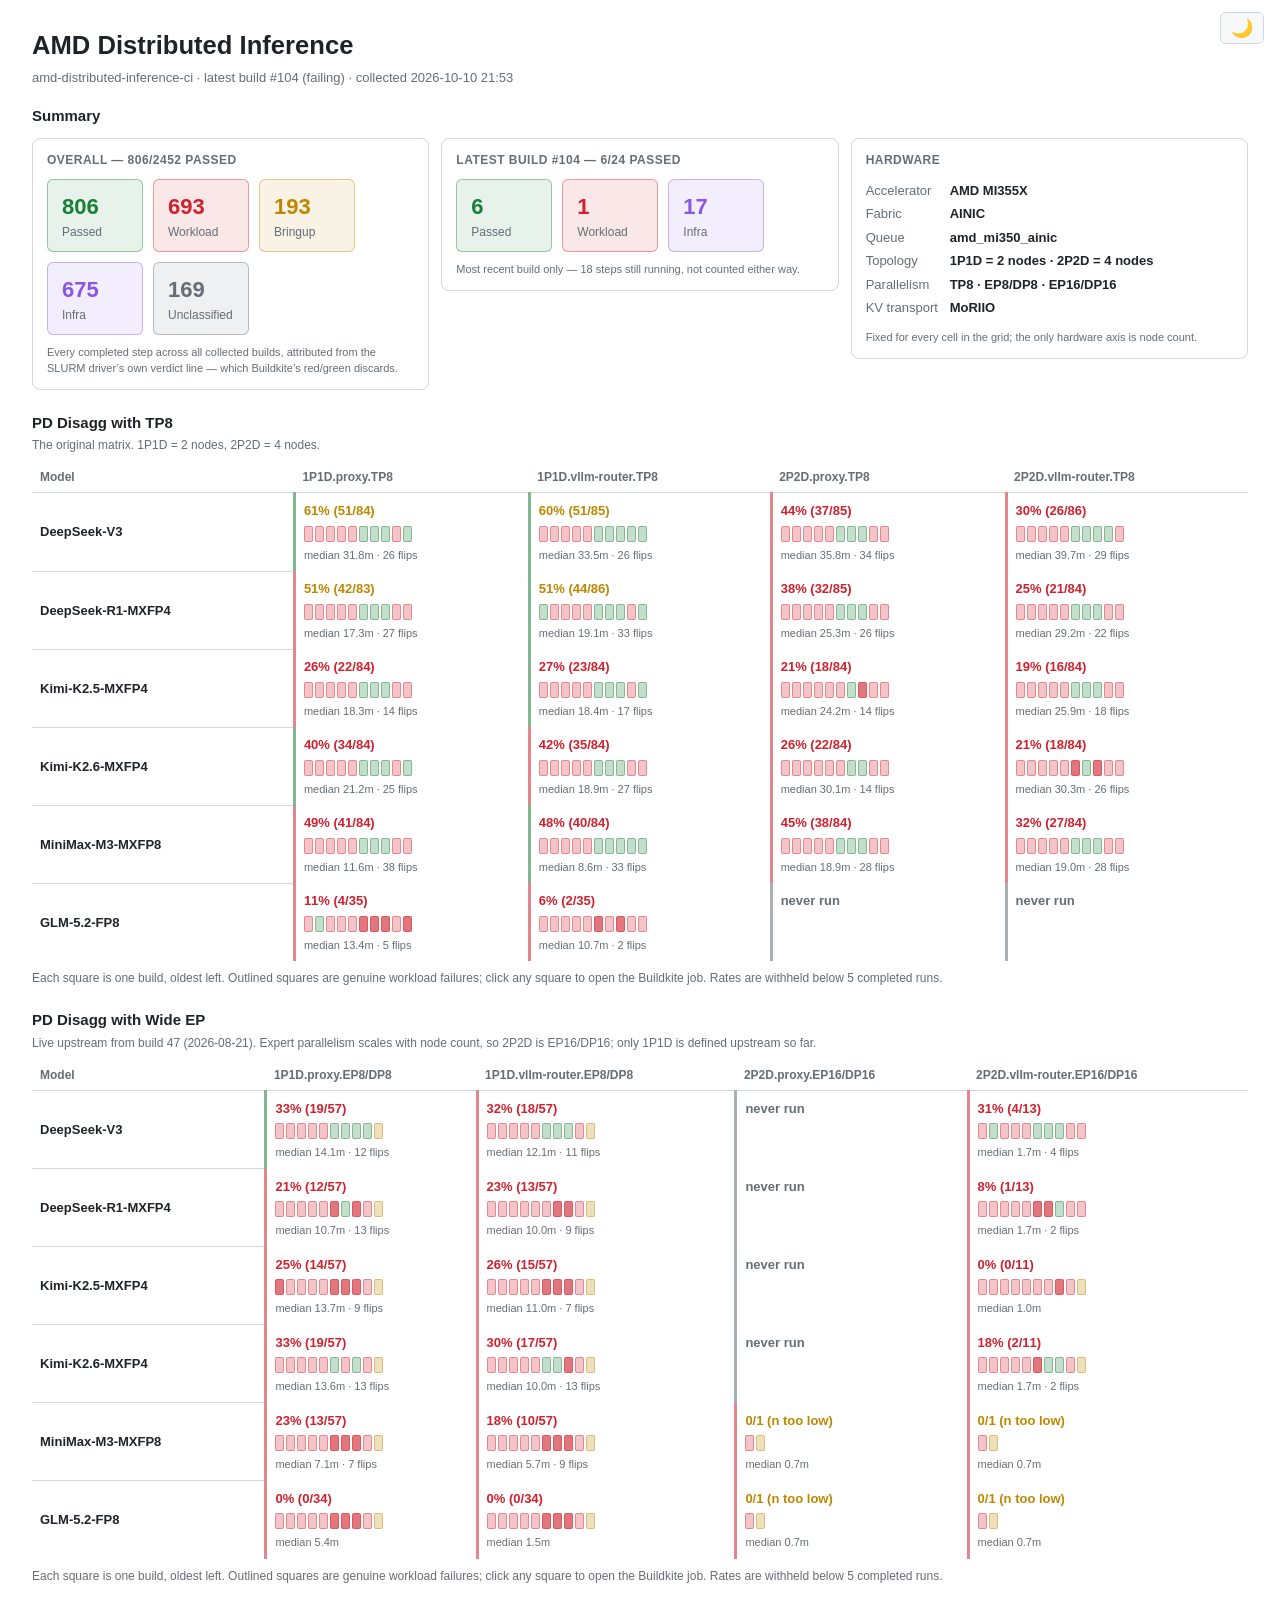
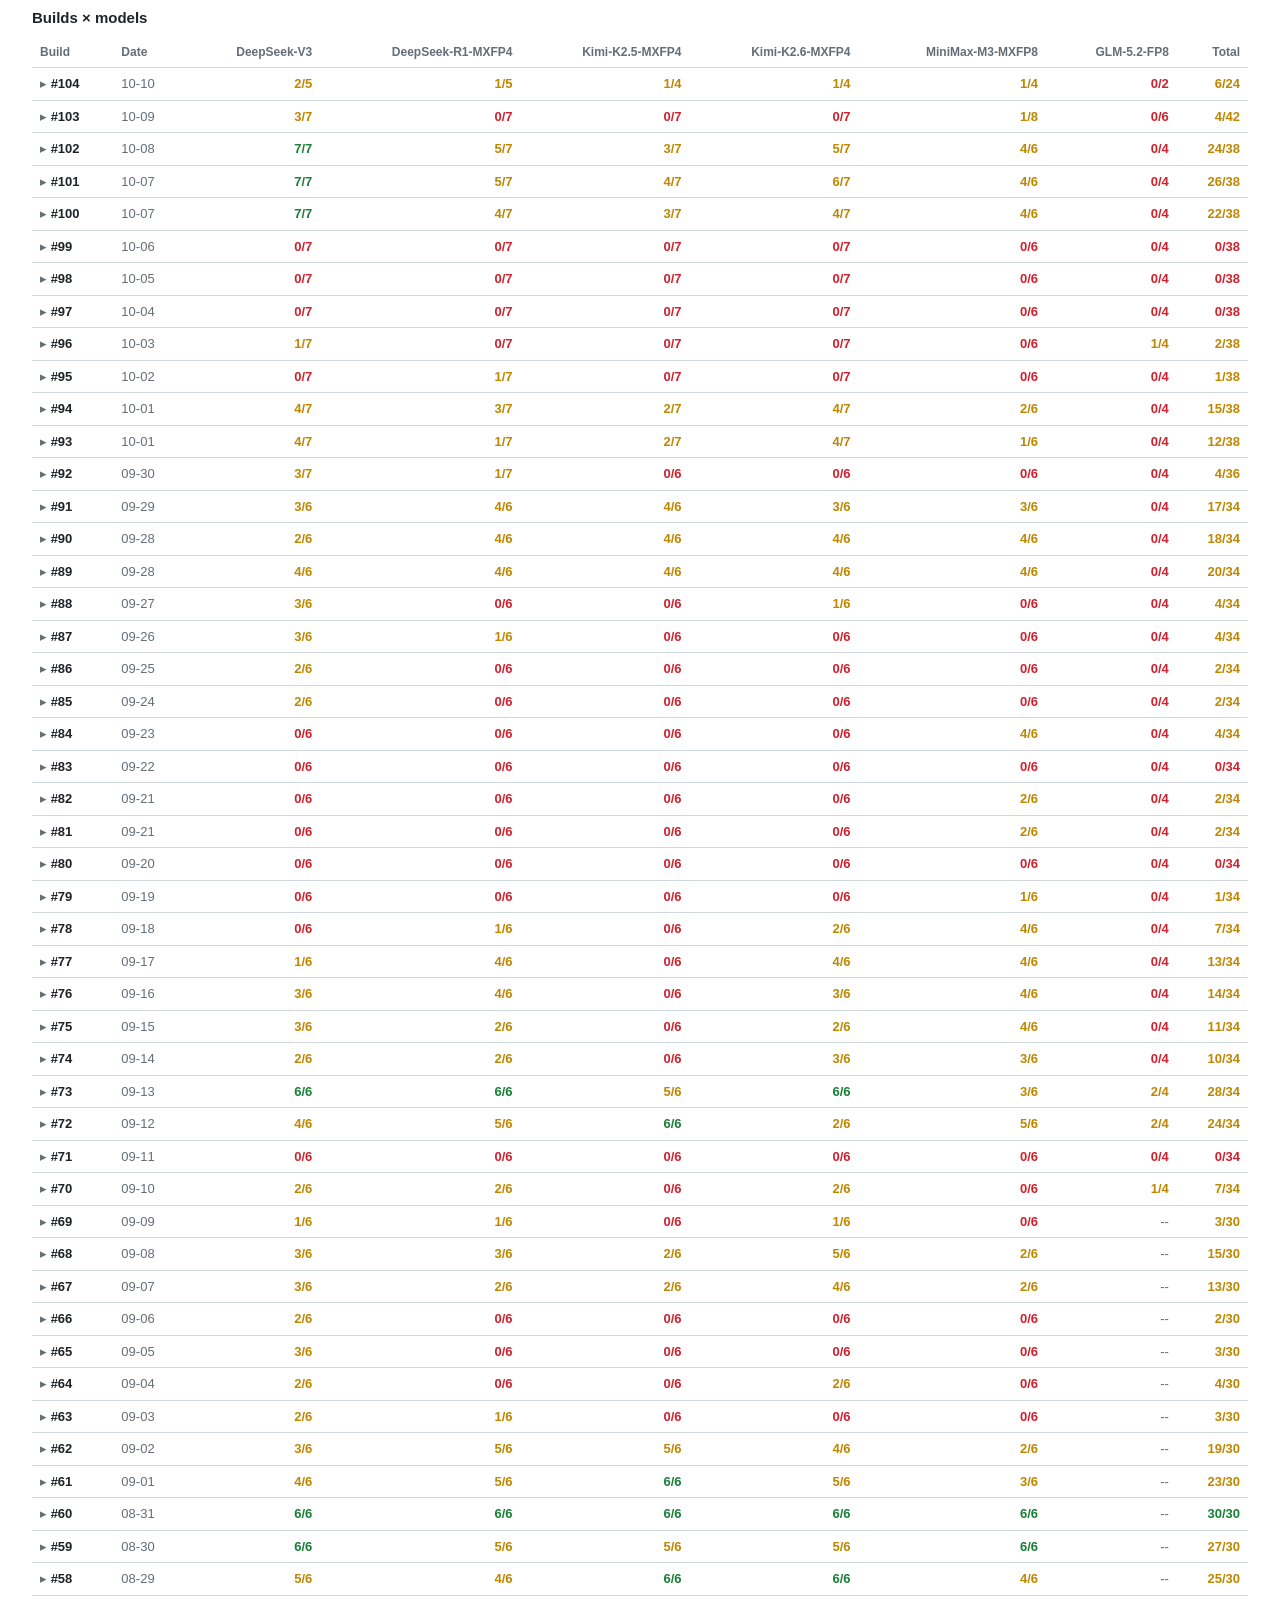
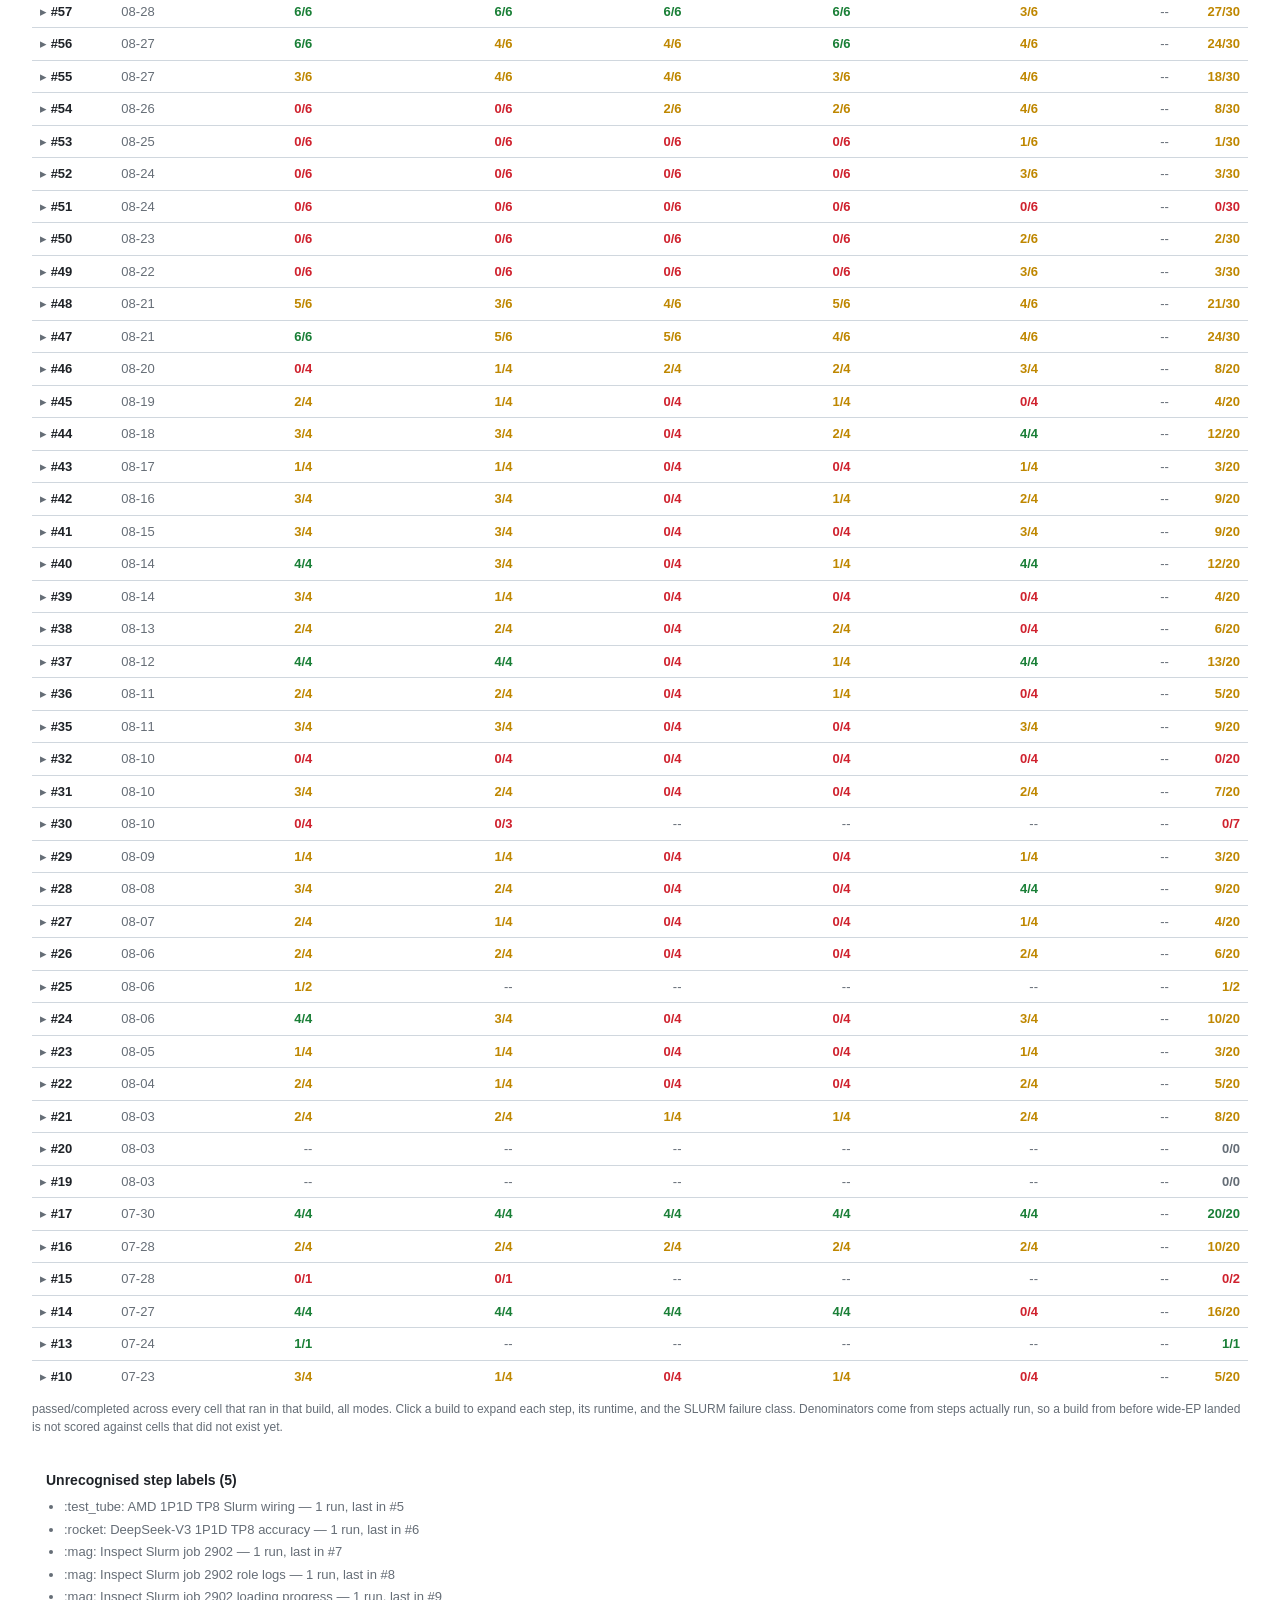
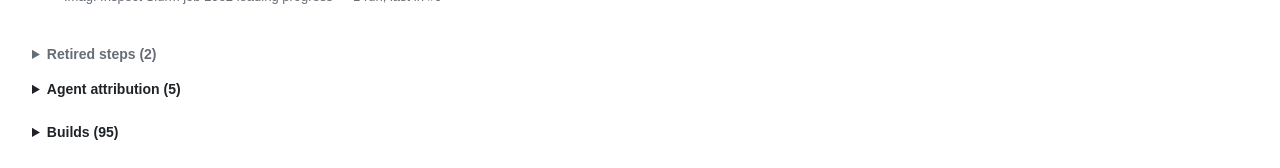
==== index.html @ 2185eb86 "deploy: b1a60593a9b54cf64a3bbcbd672cbff0cd4fc60c" ====
<!DOCTYPE html>
<html lang="en">
<head>
  <meta charset="UTF-8">
  <meta name="viewport" content="width=device-width, initial-scale=1.0">
  <title>AMD Distributed Inference CI</title>

  <!--
    Standalone page for the DI grid alone.

    index.html is the full operations dashboard and needs the whole
    data/vllm/ci/** corpus. This page needs exactly one file, grid.json, so it
    can be published on its own from a workflow that holds only a Buildkite
    token. ci-di.js is reused unmodified: it renders into #ci-di-view inside an
    active #tab-ci-di, which the markup below provides directly instead of
    having registerCISection() build it.

    connect-src is narrower than index.html's on purpose — this page makes no
    authenticated API calls, so it needs no token-bearing origin at all.
  -->
  <meta http-equiv="Content-Security-Policy" content="default-src 'self'; script-src 'self' 'unsafe-inline'; style-src 'self' 'unsafe-inline'; img-src 'self' data:; font-src 'self' data:; connect-src 'self'; base-uri 'self'; form-action 'self'">
  <meta http-equiv="Referrer-Policy" content="strict-origin-when-cross-origin">

  <link rel="stylesheet" href="assets/css/dashboard.css?v=1791669205">
  <style>
    /* No sidebar on this page, so reclaim the gutter it would occupy. */
    #main-content { margin-left: 0; }
  </style>
  <script>
    (function () {
      var saved = localStorage.getItem('theme');
      var theme = saved || (window.matchMedia('(prefers-color-scheme: light)').matches ? 'light' : 'dark');
      document.documentElement.setAttribute('data-theme', theme);
    })();
  </script>
</head>
<body>
  <button id="theme-toggle" title="Toggle light/dark mode" aria-label="Toggle theme"></button>

  <div id="main-content">
    <div id="tab-ci-di" class="tab-panel active">
      <section id="ci-di-view"></section>
    </div>
  </div>

  <script src="assets/js/utils.js?v=1791669205"></script>
  <script src="assets/js/ci-di.js?v=1791669205"></script>
  <script>
    (function () {
      var btn = document.getElementById('theme-toggle');
      function updateIcon() {
        btn.textContent = document.documentElement.getAttribute('data-theme') === 'dark' ? '☀️' : '🌙';
      }
      updateIcon();
      btn.onclick = function () {
        var next = document.documentElement.getAttribute('data-theme') === 'dark' ? 'light' : 'dark';
        localStorage.setItem('theme', next);
        location.reload();
      };
    })();
  </script>
</body>
</html>
---- assets/css/dashboard.css ----
/* Theme variables */
:root {
  --sidebar-width: 220px;
  --transition-speed: 0.25s;
}

/* Dark theme (default) */
[data-theme="dark"] {
  --bg: #0d1117;
  --card-bg: #161b22;
  --border: #30363d;
  --text: #e6edf3;
  --text-muted: #8b949e;
  --link: #58a6ff;
  --badge-open: #238636;
  --badge-merged: #8957e5;
  --badge-closed: #da3633;
  --badge-draft: #8b949e;
  --hover: #1c2128;
  --accent-green: #238636;
  --accent-purple: #8957e5;
  --accent-blue: #1f6feb;
  --accent-orange: #d29922;
}

/* Light theme */
[data-theme="light"] {
  --bg: #ffffff;
  --card-bg: #f6f8fa;
  --border: #d0d7de;
  --text: #1f2328;
  --text-muted: #656d76;
  --link: #0969da;
  --badge-open: #1a7f37;
  --badge-merged: #8250df;
  --badge-closed: #cf222e;
  --badge-draft: #656d76;
  --hover: #eaeef2;
  --accent-green: #1a7f37;
  --accent-purple: #8250df;
  --accent-blue: #0969da;
  --accent-orange: #bf8700;
}

* {
  margin: 0;
  padding: 0;
  box-sizing: border-box;
}

body {
  background: var(--bg);
  color: var(--text);
  font-family: -apple-system, BlinkMacSystemFont, "Segoe UI", Helvetica, Arial, sans-serif;
  line-height: 1.5;
  display: flex;
  min-height: 100vh;
}

a {
  color: var(--link);
  text-decoration: none;
}

a:hover {
  text-decoration: underline;
}

/* ═══════════════════════════════════════════════════════════
   SIDEBAR
   ═══════════════════════════════════════════════════════════ */

#sidebar {
  width: var(--sidebar-width);
  min-height: 100vh;
  background: var(--card-bg);
  border-right: 1px solid var(--border);
  position: fixed;
  top: 0;
  left: 0;
  z-index: 100;
  display: flex;
  flex-direction: column;
  overflow-y: auto;
  transition: transform var(--transition-speed) ease;
}

.sidebar-header {
  padding: 20px 16px 12px;
  border-bottom: 1px solid var(--border);
}

.sidebar-header h1 {
  font-size: 18px;
  font-weight: 700;
  letter-spacing: -0.2px;
}

#last-updated {
  color: var(--text-muted);
  font-size: 13px;
  margin-top: 4px;
}

#theme-toggle {
  position: fixed;
  top: 12px;
  right: 16px;
  z-index: 200;
  background: var(--card-bg);
  border: 1px solid var(--border);
  border-radius: 6px;
  color: var(--text);
  cursor: pointer;
  padding: 6px 10px;
  font-size: 18px;
  line-height: 1;
  transition: background var(--transition-speed), border-color var(--transition-speed);
}
#theme-toggle:hover {
  background: var(--hover);
}

#sidebar-nav {
  padding: 8px 8px 16px;
  display: flex;
  flex-direction: column;
  gap: 2px;
}

.nav-section-label {
  font-size: 12px;
  font-weight: 700;
  text-transform: uppercase;
  letter-spacing: 0.8px;
  color: var(--text-muted);
  padding: 16px 10px 4px;
  opacity: 0.7;
}

/* CI framework accordion headers */
.ci-framework-header {
  display: flex;
  align-items: center;
  justify-content: space-between;
  padding: 8px 10px;
  margin-top: 8px;
  cursor: pointer;
  border-radius: 6px;
  transition: all 0.2s ease;
  user-select: none;
}
.ci-framework-header:hover {
  background: var(--hover);
}
.ci-fw-name {
  font-size: 12px;
  font-weight: 700;
  text-transform: uppercase;
  letter-spacing: 0.8px;
  color: var(--text-muted);
  transition: color 0.2s ease;
}
.ci-framework-header:hover .ci-fw-name {
  color: var(--text);
}
.ci-fw-expanded .ci-fw-name {
  color: var(--accent-blue, #1f6feb);
}
.ci-fw-arrow {
  font-size: 12px;
  color: var(--text-muted);
  transition: transform 0.3s ease, color 0.2s ease;
  display: inline-block;
}
.ci-fw-expanded .ci-fw-arrow {
  transform: rotate(90deg);
  color: var(--accent-blue, #1f6feb);
}
.ci-fw-empty {
  font-size: 12px;
  color: var(--text-muted);
  opacity: 0.4;
}
.ci-tab-group {
  padding-left: 8px;
  border-left: 2px solid transparent;
  transition: border-color 0.3s ease;
  margin-left: 6px;
}
.ci-fw-expanded + .ci-tab-group {
  border-left-color: var(--accent-blue, #1f6feb);
}
.ci-sub-btn {
  font-size: 14px !important;
  padding: 7px 10px !important;
}

.nav-btn {
  display: flex;
  align-items: center;
  gap: 8px;
  width: 100%;
  background: none;
  border: none;
  border-radius: 6px;
  color: var(--text-muted);
  font-size: 15px;
  font-weight: 500;
  padding: 9px 10px;
  cursor: pointer;
  font-family: inherit;
  text-align: left;
  transition: all var(--transition-speed) ease;
  position: relative;
  overflow: hidden;
}

.nav-btn::before {
  content: '';
  position: absolute;
  left: 0;
  top: 0;
  bottom: 0;
  width: 3px;
  background: var(--accent-blue);
  border-radius: 0 3px 3px 0;
  transform: scaleY(0);
  transition: transform var(--transition-speed) ease;
}

.nav-btn:hover {
  color: var(--text);
  background: var(--hover);
}

.nav-btn.active {
  color: var(--text);
  background: rgba(31, 111, 235, 0.1);
  font-weight: 600;
}

.nav-btn.active::before {
  transform: scaleY(1);
}

.nav-btn svg {
  flex-shrink: 0;
  opacity: 0.6;
  transition: opacity var(--transition-speed) ease;
}

.nav-btn.active svg,
.nav-btn:hover svg {
  opacity: 1;
}

.nav-btn-protected {
  position: relative;
}

.nav-btn.__gate-locked {
  color: #c9d1d9;
  border: 1px dashed rgba(48, 54, 61, 0.9);
}

.nav-btn.__gate-locked:hover {
  background: rgba(31, 111, 235, 0.08);
}

.nav-lock-chip {
  display: none;
  margin-left: auto;
  align-items: center;
  justify-content: center;
  padding: 1px 6px;
  border-radius: 999px;
  border: 1px solid rgba(48, 54, 61, 0.9);
  font-size: 10px;
  letter-spacing: 0.04em;
  color: var(--text-muted);
  background: rgba(13, 17, 23, 0.8);
}

[data-theme="light"] .nav-lock-chip {
  background: rgba(255, 255, 255, 0.85);
}

.nav-btn.__gate-locked .nav-lock-chip {
  display: inline-flex;
}

/* ═══════════════════════════════════════════════════════════
   MAIN CONTENT
   ═══════════════════════════════════════════════════════════ */

#main-content {
  margin-left: var(--sidebar-width);
  flex: 1;
  padding: 2vw 2.5vw;
  min-height: 100vh;
  font-size: clamp(15px, 1.1vw, 20px);
}

#main-content h2 {
  font-size: clamp(22px, 2vw, 36px);
  margin-bottom: 10px;
}

#main-content h3 {
  font-size: clamp(17px, 1.4vw, 28px);
}

#main-content h4 {
  font-size: clamp(15px, 1.1vw, 22px);
}

#main-content table {
  font-size: clamp(14px, 1vw, 18px);
}

#main-content summary {
  font-size: clamp(15px, 1.1vw, 20px);
}

#main-content .pass-rate-row {
  font-size: clamp(14px, 1vw, 18px);
}

#main-content .pass-rate-label {
  font-size: clamp(14px, 1vw, 18px);
  width: clamp(140px, 12vw, 220px);
}

/* ═══════════════════════════════════════════════════════════
   OVERLAY / MODAL
   ═══════════════════════════════════════════════════════════ */

.overlay-backdrop {
  position: fixed;
  top: 0;
  left: 0;
  right: 0;
  bottom: 0;
  background: rgba(0, 0, 0, 0.7);
  z-index: 1000;
  display: flex;
  align-items: center;
  justify-content: center;
  animation: fadeIn 0.2s ease-out;
  backdrop-filter: blur(4px);
}

.overlay-panel {
  background: var(--card-bg);
  border: 1px solid var(--border);
  border-radius: 12px;
  width: 90%;
  max-width: clamp(700px, 60vw, 1200px);
  max-height: 80vh;
  display: flex;
  flex-direction: column;
  animation: scaleIn 0.2s ease-out;
  box-shadow: 0 20px 60px rgba(0, 0, 0, 0.5);
  font-size: clamp(14px, 1vw, 18px);
}

.overlay-header {
  display: flex;
  align-items: center;
  justify-content: space-between;
  padding: clamp(14px, 1.2vw, 24px) clamp(16px, 1.5vw, 30px);
  border-bottom: 1px solid var(--border);
  flex-shrink: 0;
}

.overlay-header h3 {
  font-size: clamp(18px, 1.4vw, 28px);
  font-weight: 700;
}

.overlay-close {
  background: none;
  border: none;
  color: var(--text-muted);
  font-size: clamp(24px, 2vw, 36px);
  cursor: pointer;
  width: clamp(32px, 2.5vw, 48px);
  height: clamp(32px, 2.5vw, 48px);
  display: flex;
  align-items: center;
  justify-content: center;
  border-radius: 6px;
  transition: all 0.15s;
  font-family: inherit;
  line-height: 1;
}

.overlay-close:hover {
  background: var(--hover);
  color: var(--text);
}

.overlay-body {
  padding: clamp(14px, 1.2vw, 24px) clamp(16px, 1.5vw, 30px);
  overflow-y: auto;
  flex: 1;
}

.overlay-body table {
  font-size: clamp(14px, 1vw, 18px);
}

.overlay-body td, .overlay-body th {
  padding: clamp(5px, 0.5vw, 10px) clamp(8px, 0.8vw, 16px);
}

.overlay-row-missing {
  opacity: 0.6;
}

.overlay-row-missing td:first-child {
  font-style: italic;
}

/* Tab panels with fade animation */
.tab-panel {
  display: none;
  animation: fadeIn 0.3s ease-out;
}

.tab-panel.active {
  display: block;
}

@keyframes fadeIn {
  from { opacity: 0; transform: translateY(8px); }
  to { opacity: 1; transform: translateY(0); }
}

@keyframes slideUp {
  from { opacity: 0; transform: translateY(16px); }
  to { opacity: 1; transform: translateY(0); }
}

@keyframes scaleIn {
  from { opacity: 0; transform: scale(0.95); }
  to { opacity: 1; transform: scale(1); }
}

/* ═══════════════════════════════════════════════════════════
   PARITY VIEW
   ═══════════════════════════════════════════════════════════ */

.parity-section-heading {
  margin: 24px 0 14px;
  padding-top: 18px;
  border-top: 1px solid var(--border);
}

.parity-section-heading h2 {
  margin: 0;
  color: var(--text);
  font-size: 20px;
  font-weight: 700;
}

.parity-section-heading p {
  margin: 4px 0 0;
  color: var(--text-muted);
  font-size: 13px;
}

.parity-grid {
  display: grid;
  grid-template-columns: 1fr;
  gap: 16px;
}

.parity-card {
  background: var(--card-bg);
  border: 1px solid var(--border);
  border-radius: 8px;
  padding: 16px;
  animation: slideUp 0.4s ease-out;
}

.parity-card-header {
  display: flex;
  align-items: center;
  justify-content: space-between;
  margin-bottom: 12px;
}

.parity-card-header a {
  font-size: 16px;
  font-weight: 600;
}

.parity-card-header .parity-conclusion {
  font-size: 14px;
}

.parity-bars {
  margin-bottom: 8px;
}

.parity-stats {
  display: flex;
  gap: 24px;
  font-size: 15px;
  color: var(--text-muted);
  margin-bottom: 8px;
}

.parity-stats span {
  white-space: nowrap;
}

.parity-stats .stat-num {
  color: var(--text);
  font-weight: 600;
}

.parity-no-data {
  color: var(--text-muted);
  font-style: italic;
  font-size: 14px;
  padding: 24px 0;
  text-align: center;
}

/* Weekly Summary Bar */
#weekly-summary {
  margin-bottom: 24px;
}

#weekly-summary h2 {
  font-size: 16px;
  font-weight: 600;
  margin-bottom: 12px;
  color: var(--text-muted);
}

.weekly-boxes {
  display: flex;
  gap: 12px;
}

.weekly-box {
  flex: 1;
  background: var(--card-bg);
  border: 1px solid var(--border);
  border-top: 3px solid var(--border);
  border-radius: 8px;
  padding: 12px 16px;
  text-align: center;
  transition: transform var(--transition-speed) ease, box-shadow var(--transition-speed) ease;
}

.weekly-box:hover {
  transform: translateY(-2px);
  box-shadow: 0 4px 12px rgba(0,0,0,0.3);
}

.weekly-box-opened {
  border-top-color: var(--accent-green);
}

.weekly-box-merged {
  border-top-color: var(--accent-purple);
}

.weekly-box-issues {
  border-top-color: var(--accent-blue);
}

.weekly-box-rocm {
  border-top-color: var(--badge-closed);
}

.weekly-box-releases {
  border-top-color: var(--accent-orange);
}

.weekly-num {
  font-size: 28px;
  font-weight: 700;
  line-height: 1.2;
}

.weekly-label {
  font-size: 13px;
  color: var(--text-muted);
  margin-top: 2px;
}

@media (max-width: 768px) {
  .weekly-boxes {
    flex-wrap: wrap;
  }
  .weekly-box {
    flex: 1 1 45%;
  }
}

/* Contributor ranking (inside cards) */
.contrib-rank {
  color: var(--text-muted);
  font-weight: 600;
  width: 30px;
}

.contrib-count {
  font-weight: 600;
  width: 60px;
  text-align: center;
}

/* Dashboard grid.
 * Single card currently (vllm). Span full width so we get the horizontal
 * real estate for the internal 2-column layout instead of wasting half the
 * viewport. If we ever track >1 project again, bump back to
 * ``repeat(auto-fit, minmax(640px, 1fr))``. */
#dashboard {
  display: grid;
  grid-template-columns: 1fr;
  gap: 16px;
}

.home-workbench {
  display: grid;
  grid-template-columns: 1fr;
  gap: 16px;
  margin-top: 8px;
}

/* Header stats inline on the right (replaces the old Issues/Release row) */
.card-header-stats {
  font-size: 13px;
  color: var(--text-muted);
  font-weight: 400;
}

/* Section count (N) next to the <summary> label */
.section-count {
  color: var(--text-muted);
  font-weight: 400;
  margin-left: 4px;
}

.muted {
  color: var(--text-muted);
}

/* "Fixes #NNN" cell in the linked-PR table */
.td-fixes {
  white-space: nowrap;
  font-size: 13px;
}

.td-title-wide {
  max-width: 460px;
}

.table-sort {
  display: inline-flex;
  align-items: center;
  gap: 4px;
  border: 0;
  padding: 0;
  background: transparent;
  color: inherit;
  font: inherit;
  cursor: pointer;
}

.table-sort:hover {
  color: var(--text);
}

.workbench-section {
  border-top: 1px solid var(--border);
}

.workbench-controls {
  display: grid;
  grid-template-columns: minmax(0, 1.3fr) minmax(220px, 0.7fr) minmax(0, 1fr);
  gap: 10px;
  align-items: center;
  margin: 8px 0 10px;
}

.control-group {
  display: flex;
  flex-wrap: wrap;
  align-items: center;
  gap: 6px;
  min-width: 0;
}

.sort-group {
  justify-content: flex-end;
  color: var(--text-muted);
  font-size: 13px;
}

.control-chip {
  display: inline-flex;
  align-items: center;
  gap: 5px;
  min-height: 28px;
  border: 1px solid var(--border);
  background: var(--bg);
  color: var(--text-muted);
  border-radius: 6px;
  padding: 4px 9px;
  font-size: 13px;
  font-weight: 600;
  cursor: pointer;
  white-space: nowrap;
}

.control-chip:hover,
.control-chip.active {
  color: var(--text);
  border-color: var(--accent-blue);
  background: rgba(31,111,235,0.12);
}

.control-chip span {
  color: var(--text-muted);
  font-weight: 500;
}

.control-search input,
.page-size-label select {
  width: 100%;
  border: 1px solid var(--border);
  background: var(--bg);
  color: var(--text);
  border-radius: 6px;
  padding: 6px 9px;
  font: inherit;
  font-size: 13px;
}

.page-size-label {
  display: inline-flex;
  align-items: center;
  gap: 6px;
  color: var(--text-muted);
  font-size: 13px;
  white-space: nowrap;
}

.page-size-label select {
  width: auto;
  padding: 4px 24px 4px 7px;
}

.table-pager {
  display: flex;
  align-items: center;
  justify-content: flex-end;
  gap: 8px;
  margin: 8px 0;
  color: var(--text-muted);
  font-size: 13px;
}

.table-pager button {
  border: 1px solid var(--border);
  background: var(--bg);
  color: var(--text);
  border-radius: 6px;
  padding: 4px 10px;
  cursor: pointer;
}

.table-pager button:disabled {
  opacity: 0.45;
  cursor: default;
}

.tag-cell {
  min-width: 150px;
}

.workbench-list {
  display: grid;
  gap: 8px;
}

.workbench-row {
  display: grid;
  grid-template-columns: minmax(0, 1fr) minmax(180px, auto);
  gap: 12px;
  align-items: center;
  padding: 10px 12px;
  border: 1px solid var(--border);
  border-radius: 8px;
  background: var(--bg);
}

.workbench-row:hover {
  background: var(--hover);
}

.row-main {
  min-width: 0;
}

.row-title-line {
  display: flex;
  align-items: baseline;
  gap: 10px;
  min-width: 0;
}

.row-number {
  flex: 0 0 auto;
  font-weight: 600;
}

.row-title {
  min-width: 0;
  overflow: hidden;
  color: var(--text);
  font-weight: 600;
  text-overflow: ellipsis;
  white-space: nowrap;
}

.row-meta {
  display: flex;
  flex-wrap: wrap;
  gap: 6px 12px;
  margin-top: 5px;
  color: var(--text-muted);
  font-size: 13px;
}

.row-tags {
  display: flex;
  flex-wrap: wrap;
  justify-content: flex-end;
  gap: 4px;
}

.tag-chip {
  display: inline-block;
  margin: 1px 3px 1px 0;
  padding: 2px 7px;
  border-radius: 10px;
  border: 1px solid var(--border);
  font-size: 12px;
  font-weight: 600;
  white-space: nowrap;
}

.row-tags .tag-chip,
.row-tags .col-chip,
.row-tags .streak-chip,
.row-tags .breaks-chip {
  margin: 0;
}

@media (max-width: 900px) {
  #main-content {
    max-width: 100vw;
    overflow-x: hidden;
  }

  .weekly-boxes {
    display: grid;
    grid-template-columns: repeat(2, minmax(0, 1fr));
  }

  .weekly-box {
    min-width: 0;
  }

  .card {
    min-width: 0;
    padding: 12px;
    overflow: hidden;
  }

  .card-header {
    flex-direction: column;
    align-items: flex-start;
    gap: 4px;
  }

  .card-header-stats {
    overflow-wrap: anywhere;
  }

  .workbench-controls {
    grid-template-columns: 1fr;
  }

  .sort-group {
    justify-content: flex-start;
  }

  .table-pager {
    justify-content: flex-start;
    flex-wrap: wrap;
  }

  .workbench-row {
    grid-template-columns: 1fr;
  }

  .row-title-line {
    align-items: flex-start;
  }

  .row-title {
    white-space: normal;
  }

  .row-meta span {
    overflow-wrap: anywhere;
  }

  .row-tags {
    justify-content: flex-start;
  }
}

.tag-ci {
  background: rgba(137,87,229,0.22);
  color: #d2a8ff;
  border-color: rgba(137,87,229,0.35);
}

.tag-rocm {
  background: rgba(218,54,51,0.18);
  color: #ff7b72;
  border-color: rgba(218,54,51,0.32);
}

.tag-label {
  background: rgba(139,148,158,0.14);
  color: var(--text-muted);
}

/* Streak / break-frequency chips for CI-issue rows */
.streak-chip,
.breaks-chip {
  display: inline-block;
  padding: 2px 8px;
  border-radius: 10px;
  font-size: 12px;
  font-weight: 600;
}

.streak-fresh { background: rgba(35,134,54,0.18); color: #56d364; }
.streak-warm  { background: rgba(210,153,34,0.18); color: #e3b341; }
.streak-hot   { background: rgba(218,54,51,0.18); color: #ff7b72; }

.breaks-chip {
  background: rgba(139,148,158,0.18);
  color: var(--text-muted);
}

/* Project #39 column chip — mirrors the board's column colors so the
   reader can tell at a glance which items are in Backlog vs In Progress
   vs Done. Rendered as an anchor so the chip itself links to the board. */
.col-chip {
  display: inline-block;
  padding: 2px 8px;
  border-radius: 10px;
  font-size: 12px;
  font-weight: 600;
  text-decoration: none;
}
.col-chip:hover { text-decoration: none; filter: brightness(1.15); }
.col-backlog     { background: rgba(139,148,158,0.22); color: #c9d1d9; }
.col-ready       { background: rgba(31,111,235,0.22);  color: #79c0ff; }
.col-in-progress { background: rgba(210,153,34,0.22);  color: #e3b341; }
.col-in-review   { background: rgba(137,87,229,0.22);  color: #d2a8ff; }
.col-done        { background: rgba(35,134,54,0.22);   color: #56d364; }
.col-unknown     { background: rgba(139,148,158,0.14); color: var(--text-muted); }

.clickable-row {
  cursor: pointer;
}

.num-good {
  color: var(--accent-green);
  font-weight: 600;
}

.num-bad {
  color: var(--badge-closed);
  font-weight: 600;
}

.mini-bar {
  display: inline-block;
  width: 90px;
  height: 7px;
  margin-right: 8px;
  overflow: hidden;
  vertical-align: middle;
  background: var(--border);
  border-radius: 4px;
}

.mini-bar-wide {
  width: clamp(220px, 34vw, 560px);
}

.mini-bar span {
  display: block;
  height: 100%;
  border-radius: 4px;
}

.parity-hw-breakdown {
  margin-top: 14px;
}

.parity-hw-overall {
  display: block;
  padding: 10px 0 16px;
  color: var(--text-muted);
  font-size: 13px;
}

.parity-hw-overall-head {
  display: flex;
  align-items: baseline;
  gap: 10px;
  margin-bottom: 9px;
}

.parity-hw-overall strong {
  font-size: 20px;
  line-height: 1;
}

.parity-score-bar {
  display: block;
  width: 100%;
  height: 11px;
  overflow: hidden;
  background: var(--border);
  border-radius: 999px;
}

.parity-score-bar span {
  display: block;
  height: 100%;
  border-radius: inherit;
}

.parity-hw-table {
  table-layout: fixed;
}

.parity-hw-table th:nth-child(2),
.parity-hw-table td:nth-child(2) {
  width: 58%;
}

.parity-hw-table td:nth-child(2) {
  padding-right: 18px;
}

.parity-rate-wrap {
  display: flex;
  align-items: center;
  gap: 10px;
  white-space: nowrap;
  width: 100%;
}

.parity-hw-table .mini-bar-wide {
  flex: 1 1 280px;
  width: auto;
  max-width: 760px;
  height: 8px;
  margin-right: 0;
}

.parity-rate-wrap strong {
  flex: 0 0 52px;
}

.parity-hw-table th,
.parity-hw-table td {
  text-align: left;
}

/* Project cards */
.card {
  background: var(--card-bg);
  border: 1px solid var(--border);
  border-radius: 8px;
  padding: 16px;
  transition: transform var(--transition-speed) ease, box-shadow var(--transition-speed) ease;
  animation: slideUp 0.4s ease-out both;
}

.card:hover {
  transform: translateY(-2px);
  box-shadow: 0 4px 16px rgba(0,0,0,0.3);
}

.card:nth-child(1) { animation-delay: 0.05s; }
.card:nth-child(2) { animation-delay: 0.1s; }
.card:nth-child(3) { animation-delay: 0.15s; }
.card:nth-child(4) { animation-delay: 0.2s; }
.card:nth-child(5) { animation-delay: 0.25s; }
.card:nth-child(6) { animation-delay: 0.3s; }

.card-header {
  display: flex;
  align-items: center;
  justify-content: space-between;
  margin-bottom: 12px;
}

.card-header a {
  font-size: 18px;
  font-weight: 600;
}

/* Badges */
.badge {
  display: inline-block;
  padding: 3px 10px;
  border-radius: 12px;
  font-size: 13px;
  font-weight: 500;
  color: #fff;
}

.badge-open {
  background: var(--badge-open);
}

.badge-merged {
  background: var(--badge-merged);
}

.badge-closed {
  background: var(--badge-closed);
}

.badge-draft {
  background: var(--badge-draft);
}

/* Stats row */
.stats {
  display: flex;
  gap: 16px;
  margin-bottom: 12px;
  font-size: 14px;
  color: var(--text-muted);
}

.stat-value {
  color: var(--text);
  font-weight: 600;
}

/* Week Activity section inside cards */
.week-activity {
  border-top: 1px solid var(--border);
}

.week-activity summary {
  padding: 8px 0;
  cursor: pointer;
  font-size: 14px;
  font-weight: 500;
  color: var(--text-muted);
  list-style: none;
  transition: color 0.15s;
}

.week-activity summary::before {
  content: "\25B6 ";
  font-size: 12px;
  margin-right: 6px;
  transition: transform 0.2s ease;
  display: inline-block;
}

.week-activity[open] summary::before {
  transform: rotate(90deg);
}

.week-activity summary:hover {
  color: var(--text);
}

.week-summary-inline {
  font-weight: 400;
  font-size: 14px;
  color: var(--text-muted);
  margin-left: 8px;
}

/* Expandable details sections */
.card details,
.parity-card details {
  margin-top: 8px;
  border-top: 1px solid var(--border);
}

.card details summary,
.parity-card details summary {
  padding: 8px 0;
  cursor: pointer;
  font-size: 14px;
  font-weight: 500;
  color: var(--text-muted);
  list-style: none;
  transition: color 0.15s;
}

.card details summary::before,
.parity-card details summary::before {
  content: "\25B6 ";
  font-size: 12px;
  margin-right: 6px;
  transition: transform 0.2s ease;
  display: inline-block;
}

.card details[open] summary::before,
.parity-card details[open] summary::before {
  transform: rotate(90deg);
}

.card details summary:hover,
.parity-card details summary:hover {
  color: var(--text);
}

/* Tables inside details */
.card table,
.parity-card table {
  width: 100%;
  border-collapse: collapse;
  font-size: 14px;
  margin-top: 4px;
}

.card th,
.parity-card th {
  text-align: left;
  padding: 6px 8px;
  border-bottom: 1px solid var(--border);
  color: var(--text-muted);
  font-weight: 500;
  font-size: 13px;
}

.card td,
.parity-card td {
  padding: 6px 8px;
  border-bottom: 1px solid var(--border);
  vertical-align: top;
}

.card tr:last-child td,
.parity-card tr:last-child td {
  border-bottom: none;
}

.card tr:hover td,
.parity-card tr:hover td {
  background: var(--hover);
}

.td-title {
  max-width: 300px;
  overflow: hidden;
  text-overflow: ellipsis;
  white-space: nowrap;
}

/* Footer */
body > footer {
  position: fixed;
  bottom: 0;
  left: 0;
  width: var(--sidebar-width);
  padding: 12px 16px;
  border-top: 1px solid var(--border);
  text-align: center;
  color: var(--text-muted);
  font-size: 13px;
  background: var(--card-bg);
  z-index: 100;
}

/* Test Results: Pass Rate Bars */
.pass-rate-row {
  display: flex;
  align-items: center;
  gap: 8px;
  margin: 6px 0;
  font-size: 15px;
}

.pass-rate-label {
  width: 160px;
  font-weight: 600;
  flex-shrink: 0;
  font-size: 15px;
}

.pass-rate-bar-bg {
  flex: 1;
  height: 20px;
  background: var(--border);
  border-radius: 4px;
  overflow: hidden;
  position: relative;
  display: flex;
}

.pass-rate-bar-fill {
  height: 100%;
  border-radius: 4px;
  transition: width 0.6s cubic-bezier(0.4, 0, 0.2, 1);
}

.pass-rate-pct {
  width: 64px;
  text-align: right;
  font-weight: 600;
  flex-shrink: 0;
}

.parity-detail {
  font-size: 13px;
  color: var(--text-muted);
  margin-left: 4px;
  flex-shrink: 0;
}

.rate-good {
  background: var(--accent-green);
}

.rate-warn {
  background: var(--accent-orange);
}

.rate-bad {
  background: var(--badge-closed);
}

/* Test Results: Suite Table */
.suite-table {
  margin-top: 8px;
}

.suite-platform-header {
  font-weight: 600;
  color: var(--text-muted);
  font-size: 13px;
  text-transform: uppercase;
  letter-spacing: 0.5px;
  padding-top: 8px;
}

.suite-conclusion {
  display: inline-block;
  padding: 2px 8px;
  border-radius: 8px;
  font-size: 13px;
  font-weight: 500;
  color: #fff;
}

.suite-conclusion-success {
  background: var(--accent-green);
}

.suite-conclusion-failure {
  background: var(--badge-closed);
}

.suite-conclusion-skipped {
  background: var(--badge-draft);
}

/* Test Results: Metadata */
.test-meta {
  font-size: 14px;
  color: var(--text-muted);
  margin-top: 6px;
}

.test-summary-inline {
  font-weight: 400;
  font-size: 14px;
  color: var(--text-muted);
  margin-left: 8px;
}

/* ---------------------------------------------------------------------------
   Activity View
   --------------------------------------------------------------------------- */

#activity-view h2 {
  font-size: 16px;
  font-weight: 600;
  margin-bottom: 16px;
  color: var(--text-muted);
}

/* Activity summary boxes */
.activity-boxes {
  display: flex;
  gap: 12px;
  margin-bottom: 24px;
  flex-wrap: wrap;
}

.activity-box {
  flex: 1;
  min-width: 140px;
  background: var(--card-bg);
  border: 1px solid var(--border);
  border-top: 3px solid var(--border);
  border-radius: 8px;
  padding: 12px 16px;
  text-align: center;
  transition: transform var(--transition-speed) ease, box-shadow var(--transition-speed) ease;
}

.activity-box:hover {
  transform: translateY(-2px);
  box-shadow: 0 4px 12px rgba(0,0,0,0.3);
}

.activity-box-opened { border-top-color: var(--accent-green); }
.activity-box-merged { border-top-color: var(--accent-purple); }
.activity-box-ttm { border-top-color: var(--accent-blue); }
.activity-box-contributors { border-top-color: var(--accent-orange); }
.activity-box-stale { border-top-color: var(--badge-closed); }

.activity-num {
  font-size: 28px;
  font-weight: 700;
  line-height: 1.2;
}

.activity-label {
  font-size: 14px;
  color: var(--text-muted);
  margin-top: 2px;
}

/* Activity sections */
.activity-sections {
  display: flex;
  flex-direction: column;
  gap: 24px;
}

.activity-section {
  background: var(--card-bg);
  border: 1px solid var(--border);
  border-radius: 8px;
  padding: 16px;
  animation: slideUp 0.3s ease-out both;
}

.activity-section h3 {
  font-size: 15px;
  font-weight: 600;
  margin-bottom: 12px;
}

.section-desc {
  font-size: 14px;
  color: var(--text-muted);
  margin-bottom: 12px;
}

/* Activity tables */
.activity-table {
  width: 100%;
  border-collapse: collapse;
  font-size: 14px;
}

.activity-table th {
  text-align: left;
  padding: 6px 10px;
  border-bottom: 1px solid var(--border);
  color: var(--text-muted);
  font-weight: 500;
  font-size: 13px;
  white-space: nowrap;
}

.activity-table td {
  padding: 6px 10px;
  border-bottom: 1px solid var(--border);
  vertical-align: middle;
}

.activity-table tr:last-child td {
  border-bottom: none;
}

.activity-table tr:hover td {
  background: var(--hover);
}

.project-name {
  font-weight: 600;
  white-space: nowrap;
}

/* Delta arrows */
.delta {
  font-size: 13px;
  font-weight: 500;
  margin-left: 2px;
}

.delta-up { color: var(--accent-green); }
.delta-down { color: var(--badge-closed); }
.delta-flat { color: var(--text-muted); }

/* Stale / unanswered counts */
.stale-count,
.unanswered-count {
  color: var(--badge-closed);
  font-weight: 600;
}

/* Platform labels */
.platform-label {
  display: inline-block;
  padding: 2px 8px;
  border-radius: 8px;
  font-size: 13px;
  font-weight: 500;
  color: #fff;
}

.platform-rocm { background: #1f6feb; }
.platform-cuda { background: #76b900; }

/* CI health badges */
.ci-badge {
  display: inline-block;
  padding: 3px 10px;
  border-radius: 12px;
  font-size: 13px;
  font-weight: 600;
  color: #fff;
}

.ci-badge-good { background: var(--accent-green); }
.ci-badge-warn { background: var(--accent-orange); }
.ci-badge-bad { background: var(--badge-closed); }
.ci-badge-unknown { background: var(--badge-draft); }

.ci-detail {
  font-size: 14px;
  color: var(--text-muted);
}

/* CI Signal time bars */
.ci-signal-val {
  font-weight: 600;
  font-size: 14px;
}

.ci-signal-bar-cell {
  width: 120px;
}

.ci-signal-bar-bg {
  height: 14px;
  background: var(--border);
  border-radius: 3px;
  overflow: hidden;
}

.ci-signal-bar-fill {
  height: 100%;
  border-radius: 3px;
}

/* Bus factor */
.bus-factor {
  font-weight: 600;
}

.bus-factor-warn {
  color: var(--badge-closed);
}

/* Release cadence */
.release-stale {
  color: var(--badge-closed);
  font-weight: 600;
}

.release-aging {
  color: var(--accent-orange);
  font-weight: 600;
}

.text-muted {
  color: var(--text-muted);
}

/* ---------------------------------------------------------------------------
   Trends View
   --------------------------------------------------------------------------- */

#trends-view h2 {
  font-size: 16px;
  font-weight: 600;
  margin-bottom: 8px;
  color: var(--text-muted);
}

#trends-view .section-desc {
  margin-bottom: 20px;
}

.trends-grid {
  display: grid;
  grid-template-columns: repeat(2, 1fr);
  gap: 16px;
}

@media (max-width: 768px) {
  .trends-grid {
    grid-template-columns: 1fr;
  }
}

.trend-card {
  background: var(--card-bg);
  border: 1px solid var(--border);
  border-radius: 8px;
  padding: 16px;
  transition: transform var(--transition-speed) ease;
}

.trend-card:hover {
  transform: translateY(-1px);
}

.trend-card h4 {
  font-size: 15px;
  font-weight: 600;
  color: var(--text-muted);
  margin-bottom: 12px;
}

.trend-card canvas {
  width: 100% !important;
}

/* Mini bar (used in various places) */
.mini-bar-bg {
  height: 8px;
  background: var(--border);
  border-radius: 2px;
  overflow: hidden;
  width: 60px;
  display: inline-block;
  vertical-align: middle;
}

.mini-bar-fill {
  height: 100%;
  border-radius: 2px;
}

/* ---------------------------------------------------------------------------
   PyTorch Enhanced Parity Card
   --------------------------------------------------------------------------- */
.parity-arch-badge { padding: 3px 10px; border-radius: 12px; font-size: 13px; font-weight: 600; color: #fff; background: #1f6feb; }
.parity-primary { text-align: center; margin: 12px 0; }
.parity-big-num { font-size: 48px; font-weight: 700; line-height: 1.1; }
.parity-big-label { font-size: 15px; color: var(--text-muted); margin-top: 4px; }
.rate-good-text { color: var(--accent-green); }
.rate-warn-text { color: var(--accent-orange); }
.rate-bad-text { color: var(--badge-closed); }
.parity-gap-breakdown { display: flex; gap: 16px; justify-content: center; margin: 12px 0; font-size: 15px; color: var(--text-muted); flex-wrap: wrap; }
.gap-item strong { color: var(--text); }
.parity-workflow-table { width: 100%; border-collapse: collapse; font-size: 14px; margin: 12px 0; }
.parity-workflow-table th { text-align: left; padding: 6px 8px; border-bottom: 1px solid var(--border); color: var(--text-muted); font-weight: 500; font-size: 13px; }
.parity-workflow-table td { padding: 6px 8px; border-bottom: 1px solid var(--border); }
.parity-workflow-table tr:last-child td { border-bottom: none; }
.parity-workflow-table tr:hover td { background: var(--hover); }
.skip-reasons-list { display: flex; flex-direction: column; gap: 4px; padding: 8px 0; }
.skip-reason-item { display: flex; justify-content: space-between; font-size: 14px; }
.skip-reason-name { color: var(--text-muted); }
.skip-reason-count { font-weight: 600; }
.parity-trend { margin-top: 12px; border-top: 1px solid var(--border); padding-top: 12px; }
.parity-trend h4 { font-size: 15px; font-weight: 600; color: var(--text-muted); margin-bottom: 8px; }
.parity-meta { font-size: 14px; color: var(--text-muted); margin-top: 8px; }

/* ---------------------------------------------------------------------------
   Builds View
   --------------------------------------------------------------------------- */

#builds-view h2 {
  font-size: 16px;
  font-weight: 600;
  margin-bottom: 16px;
  color: var(--text-muted);
}

/* Dependency Graph */
.dep-graph {
  background: var(--card-bg);
  border: 1px solid var(--border);
  border-radius: 8px;
  padding: 24px;
  margin-bottom: 24px;
}

.dep-graph h3 {
  font-size: 15px;
  font-weight: 600;
  margin-bottom: 16px;
}

.dep-graph-svg-wrap {
  overflow-x: auto;
  display: flex;
  justify-content: center;
}

/* Dagre SVG node styles */
.dep-svg-rect {
  fill: #0d1117;
  stroke: #30363d;
  stroke-width: 1;
}
.dep-svg-core .dep-svg-rect {
  stroke: #1f6feb;
  stroke-width: 1.5;
}
.dep-svg-upstream .dep-svg-rect {
  stroke: #30363d;
}
.dep-svg-name {
  fill: #e6edf3;
  font-size: 14px;
  font-weight: 600;
  font-family: -apple-system, BlinkMacSystemFont, "Segoe UI", Helvetica, Arial, sans-serif;
}
.dep-svg-badge {
  font-size: 12px;
  font-weight: 500;
  font-family: -apple-system, BlinkMacSystemFont, "Segoe UI", Helvetica, Arial, sans-serif;
}
.dep-svg-node:hover .dep-svg-rect {
  stroke: #58a6ff;
  stroke-width: 2;
}

/* Standalone projects (not in the DAG) */
.dep-standalone {
  margin-top: 16px;
  padding-top: 12px;
  border-top: 1px solid var(--border);
  display: flex;
  align-items: center;
  gap: 10px;
  flex-wrap: wrap;
}
.dep-standalone-label {
  font-size: 13px;
  color: var(--text-muted);
  text-transform: uppercase;
  letter-spacing: 0.5px;
  font-weight: 600;
}
.dep-standalone-node {
  display: inline-flex;
  align-items: center;
  gap: 6px;
  padding: 4px 12px;
  border-radius: 6px;
  border: 1px solid var(--border);
  background: var(--bg);
  font-size: 13px;
  font-weight: 600;
  color: var(--text);
  text-decoration: none;
}
.dep-standalone-node:hover {
  border-color: #58a6ff;
}
.dep-standalone-core {
  border-color: #1f6feb;
}
.dep-node-badge {
  font-size: 12px;
  padding: 2px 7px;
  border-radius: 6px;
  font-weight: 500;
  color: #fff;
}
.dep-badge-good { background: var(--accent-green); }
.dep-badge-warn { background: var(--accent-orange); }
.dep-badge-bad { background: var(--badge-closed); }
.dep-badge-none { background: var(--badge-draft); }

/* Build summary boxes */
.build-summary-boxes {
  display: flex;
  gap: 12px;
  margin-bottom: 24px;
  flex-wrap: wrap;
}

.build-summary-box {
  flex: 1;
  min-width: 140px;
  background: var(--card-bg);
  border: 1px solid var(--border);
  border-top: 3px solid var(--border);
  border-radius: 8px;
  padding: 12px 16px;
  text-align: center;
}

.build-summary-box-total { border-top-color: var(--accent-blue); }
.build-summary-box-met { border-top-color: var(--accent-green); }
.build-summary-box-missed { border-top-color: var(--badge-closed); }
.build-summary-box-avg { border-top-color: var(--accent-orange); }

.build-summary-num {
  font-size: 28px;
  font-weight: 700;
  line-height: 1.2;
}

.build-summary-label {
  font-size: 14px;
  color: var(--text-muted);
  margin-top: 2px;
}

/* Build time details */
.build-details {
  background: var(--card-bg);
  border: 1px solid var(--border);
  border-radius: 8px;
  padding: 16px;
  margin-bottom: 24px;
}

.build-details h3 {
  font-size: 15px;
  font-weight: 600;
  margin-bottom: 12px;
}

.build-target-met {
  color: var(--accent-green);
  font-weight: 600;
}

.build-target-warn {
  color: var(--accent-orange);
  font-weight: 600;
}

.build-target-missed {
  color: var(--badge-closed);
  font-weight: 600;
}

.build-bar-cell {
  width: 100px;
}

.build-bar-bg {
  height: 14px;
  background: var(--border);
  border-radius: 3px;
  overflow: hidden;
}

.build-bar-fill {
  height: 100%;
  border-radius: 3px;
}

@media (max-width: 768px) {
  .build-summary-boxes {
    flex-wrap: wrap;
  }
  .build-summary-box {
    flex: 1 1 45%;
  }
  .dep-standalone {
    flex-direction: column;
    align-items: flex-start;
  }
}

/* Empty state */
.empty {
  color: var(--text-muted);
  font-style: italic;
  font-size: 14px;
  padding: 8px 0;
}

/* ---------------------------------------------------------------------------
   Op Coverage View
   --------------------------------------------------------------------------- */

#op-coverage-view h2 {
  font-size: 16px;
  font-weight: 600;
  margin-bottom: 16px;
  color: var(--text-muted);
}

.oc-summary {
  display: flex;
  gap: 12px;
  margin-bottom: 24px;
  flex-wrap: wrap;
}

.oc-summary-box {
  flex: 1;
  min-width: 140px;
  background: var(--card-bg);
  border: 1px solid var(--border);
  border-top: 3px solid var(--accent-blue);
  border-radius: 8px;
  padding: 12px 16px;
  text-align: center;
}

.oc-summary-num {
  font-size: 28px;
  font-weight: 700;
  line-height: 1.2;
}

.oc-summary-label {
  font-size: 14px;
  color: var(--text-muted);
  margin-top: 2px;
}

.oc-categories {
  display: flex;
  flex-direction: column;
  gap: 12px;
}

.oc-category {
  background: var(--card-bg);
  border: 1px solid var(--border);
  border-radius: 8px;
  overflow: hidden;
}

.oc-category summary {
  padding: 14px 16px;
  cursor: pointer;
  font-size: 15px;
  font-weight: 600;
  list-style: none;
  display: flex;
  align-items: center;
  gap: 12px;
  transition: background var(--transition-speed) ease;
}

.oc-category summary::before {
  content: "\25B6";
  font-size: 12px;
  flex-shrink: 0;
  transition: transform 0.2s ease;
}

.oc-category[open] summary::before {
  transform: rotate(90deg);
}

.oc-category summary:hover {
  background: var(--hover);
}

.oc-cat-name {
  flex: 1;
}

.oc-cat-count {
  font-size: 14px;
  font-weight: 400;
  color: var(--text-muted);
}

.oc-cat-badges {
  display: flex;
  gap: 6px;
}

.oc-badge-amd,
.oc-badge-nv {
  display: inline-block;
  padding: 3px 10px;
  border-radius: 12px;
  font-size: 12px;
  font-weight: 500;
  color: #fff;
}

.oc-badge-amd {
  background: #1f6feb;
}

.oc-badge-nv {
  background: #76b900;
}

.oc-table-wrap {
  padding: 0 16px 16px;
}

.oc-table {
  width: 100%;
  border-collapse: collapse;
  font-size: 14px;
}

.oc-table th {
  text-align: center;
  padding: 8px 12px;
  border-bottom: 2px solid var(--border);
  color: var(--text-muted);
  font-weight: 600;
  font-size: 13px;
  white-space: nowrap;
}

.oc-table th:first-child {
  text-align: left;
}

.oc-table th.oc-th-sep {
  border-left: 2px solid var(--border);
}

.oc-table td {
  padding: 8px 12px;
  border-bottom: 1px solid var(--border);
  text-align: center;
}

.oc-table td:first-child {
  text-align: left;
  font-weight: 500;
}

.oc-table td.oc-td-sep {
  border-left: 2px solid var(--border);
}

.oc-table tr:last-child td {
  border-bottom: none;
}

.oc-table tr:hover td {
  background: var(--hover);
}

.oc-yes {
  color: var(--accent-green);
  font-weight: 700;
}

.oc-no {
  color: var(--text-muted);
}

.oc-partial {
  color: var(--accent-orange);
}

/* Backend badges */
.oc-be {
  display: inline-block;
  padding: 3px 8px;
  border-radius: 4px;
  font-size: 13px;
  font-weight: 600;
  color: #fff;
  margin: 1px 2px;
  white-space: nowrap;
}

.oc-be-alt {
  opacity: 0.5;
  font-weight: 400;
}

.oc-be-triton { background: #8957e5; }
.oc-be-ck { background: #1f6feb; }
.oc-be-asm { background: #da3633; }
.oc-be-hip { background: #636e7b; }
.oc-be-flydsl { background: #d29922; }
.oc-be-other { background: #30363d; }

a.oc-be-link { text-decoration: none; }
a.oc-be-link .oc-be { cursor: pointer; }
a.oc-be-link .oc-be:hover { filter: brightness(1.3); }

.oc-link {
  text-decoration: none;
  position: relative;
  cursor: pointer;
}

.oc-link .oc-yes {
  color: #58a6ff;
}

.oc-link::after {
  content: "\2197";
  font-size: 11px;
  position: absolute;
  top: -2px;
  right: -8px;
  color: var(--text-muted);
  opacity: 0.7;
}

.oc-link:hover {
  text-decoration: underline;
}

.oc-link:hover .oc-yes {
  color: #79c0ff;
}

.oc-link:hover::after {
  opacity: 1;
}

.oc-updated {
  font-size: 14px;
  color: var(--text-muted);
  margin-top: 16px;
  text-align: right;
}

/* ---------------------------------------------------------------------------
   Responsive: collapse sidebar on mobile
   --------------------------------------------------------------------------- */

@media (max-width: 900px) {
  body {
    display: block;
  }

  #sidebar {
    transform: translateX(-100%);
    width: 240px;
  }
  #sidebar.open {
    transform: translateX(0);
  }
  #main-content {
    margin-left: 0;
    width: 100%;
    max-width: 100vw;
    overflow-x: hidden;
    padding: 16px;
  }
  .weekly-boxes {
    display: grid;
    grid-template-columns: repeat(2, minmax(0, 1fr));
  }
  .weekly-box {
    min-width: 0;
  }
  .card {
    min-width: 0;
    overflow: hidden;
  }
  .card-header {
    flex-direction: column;
    align-items: flex-start;
    gap: 4px;
  }
  .card-header-stats {
    overflow-wrap: anywhere;
  }
  body > footer {
    display: none;
  }
}

@media (max-width: 520px) {
  .weekly-boxes {
    grid-template-columns: 1fr;
  }
}

/* ═══════════════════════════════════════════════════════════
   OP PERF — Operator Performance (MI355X vs B300)
   ═══════════════════════════════════════════════════════════ */

.op-exec-summary {
  background: var(--card-bg);
  border: 1px solid var(--border);
  border-left: 4px solid var(--accent-blue);
  border-radius: 6px;
  padding: 10px 16px;
  margin-bottom: 16px;
  font-size: 13px;
  color: var(--text);
  font-weight: 500;
}

.op-model-group-header {
  margin: 20px 0 8px 0;
  font-size: 16px;
  padding: 8px 12px;
  border-radius: 6px;
  background: #21262d;
  border-left: 3px solid #8b949e;
}
.op-model-group-header.op-group-amd { border-left-color: #1f6feb; }
.op-model-group-header.op-group-nv { border-left-color: #76b900; }
.op-group-geo {
  font-size: 13px;
  font-weight: normal;
  color: #8b949e;
}

.op-perf-subtitle {
  color: var(--text-muted);
  margin-bottom: 16px;
  font-size: 13px;
}

.op-badge-amd, .op-badge-nv, .op-badge-ratio {
  display: inline-block;
  padding: 2px 8px;
  border-radius: 12px;
  font-size: 11px;
  font-weight: 600;
}
.op-badge-amd { background: rgba(31,111,235,0.2); color: #58a6ff; }
.op-badge-nv { background: rgba(118,185,0,0.2); color: #7ee787; }
.op-badge-ratio { background: rgba(139,148,158,0.15); color: var(--text-muted); }

/* Summary boxes (shared with op-coverage) */
.oc-summary {
  display: grid;
  grid-template-columns: repeat(auto-fit, minmax(130px, 1fr));
  gap: 10px;
  margin-bottom: 20px;
}
.oc-summary-box {
  background: var(--card-bg);
  border: 1px solid var(--border);
  border-top: 3px solid var(--accent-blue);
  border-radius: 8px;
  padding: 10px 12px;
  text-align: center;
}
.oc-summary-num { font-size: 22px; font-weight: 700; line-height: 1.2; }
.oc-summary-label { font-size: 11px; color: var(--text-muted); margin-top: 2px; }

/* Model cards */
.op-perf-models { margin: 16px 0; }
.op-perf-models h3 { font-size: 14px; margin-bottom: 10px; }
/* (op-model-group-header defined above with origin's background style) */
.op-model-grid {
  display: grid;
  grid-template-columns: repeat(auto-fill, minmax(150px, 1fr));
  gap: 8px;
}
.op-model-card {
  background: var(--card-bg);
  border: 1px solid var(--border);
  border-radius: 6px;
  padding: 10px;
  text-align: center;
  border-top: 3px solid var(--border);
  cursor: pointer;
  position: relative;
  transition: border-color 0.15s;
}
.op-model-card:hover { border-color: var(--link); }
.op-model-amd { border-top-color: #1f6feb; }
.op-model-nv { border-top-color: #238636; }
.op-model-tie { border-top-color: #8b949e; }
.op-model-name { font-size: 12px; font-weight: 600; color: var(--text); }
.op-model-type { font-size: 10px; color: var(--text-muted); margin: 2px 0 4px; }
.op-model-geo { font-size: 18px; font-weight: 700; font-family: "SFMono-Regular", Consolas, monospace; }
.op-model-amd .op-model-geo { color: #58a6ff; }
.op-model-nv .op-model-geo { color: #7ee787; }
.op-model-tie .op-model-geo { color: var(--text); }
.op-model-tooltip {
  display: none;
  position: absolute;
  bottom: 100%;
  left: 50%;
  transform: translateX(-50%);
  background: var(--card-bg);
  border: 1px solid var(--border);
  border-radius: 6px;
  padding: 8px 12px;
  font-size: 10px;
  color: var(--text);
  white-space: pre-line;
  z-index: 100;
  box-shadow: 0 4px 16px rgba(0,0,0,0.5);
  min-width: 200px;
  pointer-events: none;
  margin-bottom: 6px;
  font-family: "SFMono-Regular", Consolas, monospace;
  line-height: 1.5;
}
.op-model-card:hover .op-model-tooltip { display: block; }

/* Chart grid */
.op-perf-charts-grid {
  display: grid;
  grid-template-columns: 1fr 1fr;
  gap: 12px;
  margin: 16px 0;
}
.op-chart-card {
  background: var(--card-bg);
  border: 1px solid var(--border);
  border-radius: 6px;
  padding: 14px;
}
.op-chart-card h3 { font-size: 13px; color: var(--text); margin-bottom: 8px; }
.op-chart-full { margin: 12px 0; }
.op-chart-wrap { position: relative; height: 260px; }
.op-chart-tall { height: 420px; }

/* Chart filters */
.op-perf-chart-filters {
  display: flex;
  gap: 10px;
  margin-bottom: 6px;
}
.op-perf-filters {
  display: flex;
  flex-wrap: wrap;
  gap: 10px;
  margin: 10px 0;
  padding: 10px;
  background: var(--card-bg);
  border: 1px solid var(--border);
  border-radius: 6px;
}
.op-perf-filter {
  display: flex;
  align-items: center;
  gap: 4px;
  font-size: 12px;
  color: var(--text-muted);
}
.op-filter-select, .op-chart-filter {
  background: var(--bg);
  color: var(--text);
  border: 1px solid var(--border);
  border-radius: 4px;
  padding: 3px 6px;
  font-size: 12px;
  cursor: pointer;
}
.op-filter-select:hover, .op-chart-filter:hover { border-color: var(--accent-blue); }

/* Notes section */
.op-perf-notes {
  margin-top: 20px;
  padding: 14px;
  background: var(--card-bg);
  border: 1px solid var(--border);
  border-radius: 6px;
  font-size: 12px;
}
.op-perf-notes h3 { font-size: 13px; margin-bottom: 6px; }
.op-perf-notes ul { padding-left: 18px; color: var(--text-muted); }
.op-perf-notes li { margin-bottom: 3px; }
.op-perf-notes code { background: var(--bg); padding: 1px 5px; border-radius: 3px; font-size: 11px; }
.op-perf-links {
  display: flex;
  gap: 8px;
  margin-bottom: 10px;
  flex-wrap: wrap;
}
.op-doc-link {
  display: inline-block;
  padding: 4px 12px;
  background: var(--bg);
  border: 1px solid var(--border);
  border-radius: 6px;
  color: var(--link);
  font-size: 12px;
  text-decoration: none;
  transition: border-color 0.15s;
}
.op-doc-link:hover { border-color: var(--accent-blue); }

.oc-updated { font-size: 11px; color: var(--text-muted); margin-top: 12px; text-align: right; }

/* Heatmap grid (replaces SVG) */
.d3-heatmap-container { padding: 12px 16px; overflow-x: auto; position: relative; }
.hm-grid { display: grid; gap: 2px; width: 100%; min-width: 400px; }
.hm-corner { background: transparent; }
.hm-col-hdr {
  text-align: center; font-size: 12px; font-weight: 600;
  font-family: 'SFMono-Regular', Consolas, monospace;
  color: var(--text-muted); padding: 6px 0;
  border-bottom: 1px solid var(--border);
}
.hm-row-label {
  display: flex; flex-direction: column; justify-content: center;
  padding: 4px 8px 4px 0; min-width: 0;
  border-right: 1px solid var(--border);
  border-bottom: 1px solid rgba(48,54,61,0.5);
}
.hm-label-model {
  font-size: 13px; font-weight: 600; color: var(--text);
  white-space: nowrap; overflow: hidden; text-overflow: ellipsis;
}
.hm-label-detail {
  font-size: 11px; color: var(--text-muted);
  white-space: nowrap; overflow: hidden; text-overflow: ellipsis;
}
.hm-cell {
  display: flex; flex-direction: column; align-items: center; justify-content: center;
  padding: 4px 2px; border-radius: 4px; cursor: pointer;
  transition: outline 0.1s ease; min-height: 38px;
  border-bottom: 1px solid rgba(48,54,61,0.3);
}
.hm-cell:hover { outline: 2px solid var(--accent-blue); outline-offset: -1px; z-index: 1; }
.hm-ratio {
  font-size: 13px; font-weight: 600;
  font-family: 'SFMono-Regular', Consolas, monospace; color: #e6edf3;
}
.hm-abs {
  font-size: 10px; color: rgba(230,237,243,0.6);
  font-family: 'SFMono-Regular', Consolas, monospace; white-space: nowrap;
}
.hm-cell[data-empty="true"] { background: #21262d; cursor: default; }
.hm-cell[data-empty="true"] .hm-ratio { color: var(--text-muted); font-weight: 400; }

/* Tooltip */
.d3-tooltip {
  position: absolute; z-index: 100; background: var(--card-bg);
  border: 1px solid var(--border); border-radius: 8px;
  padding: 10px 14px; font-size: 12px; line-height: 1.5;
  color: var(--text); max-width: 360px;
  box-shadow: 0 8px 24px rgba(0,0,0,0.4); pointer-events: none;
}

/* Compact mode for narrow containers */
.hm-grid--compact .hm-abs { display: none; }
.hm-grid--compact .hm-label-detail { display: none; }
.hm-grid--compact .hm-cell { min-height: 32px; }

@media (max-width: 768px) {
  .op-perf-charts-grid { grid-template-columns: 1fr; }
  .op-model-grid { grid-template-columns: repeat(auto-fill, minmax(120px, 1fr)); }
  .oc-summary { grid-template-columns: repeat(3, 1fr); }
}
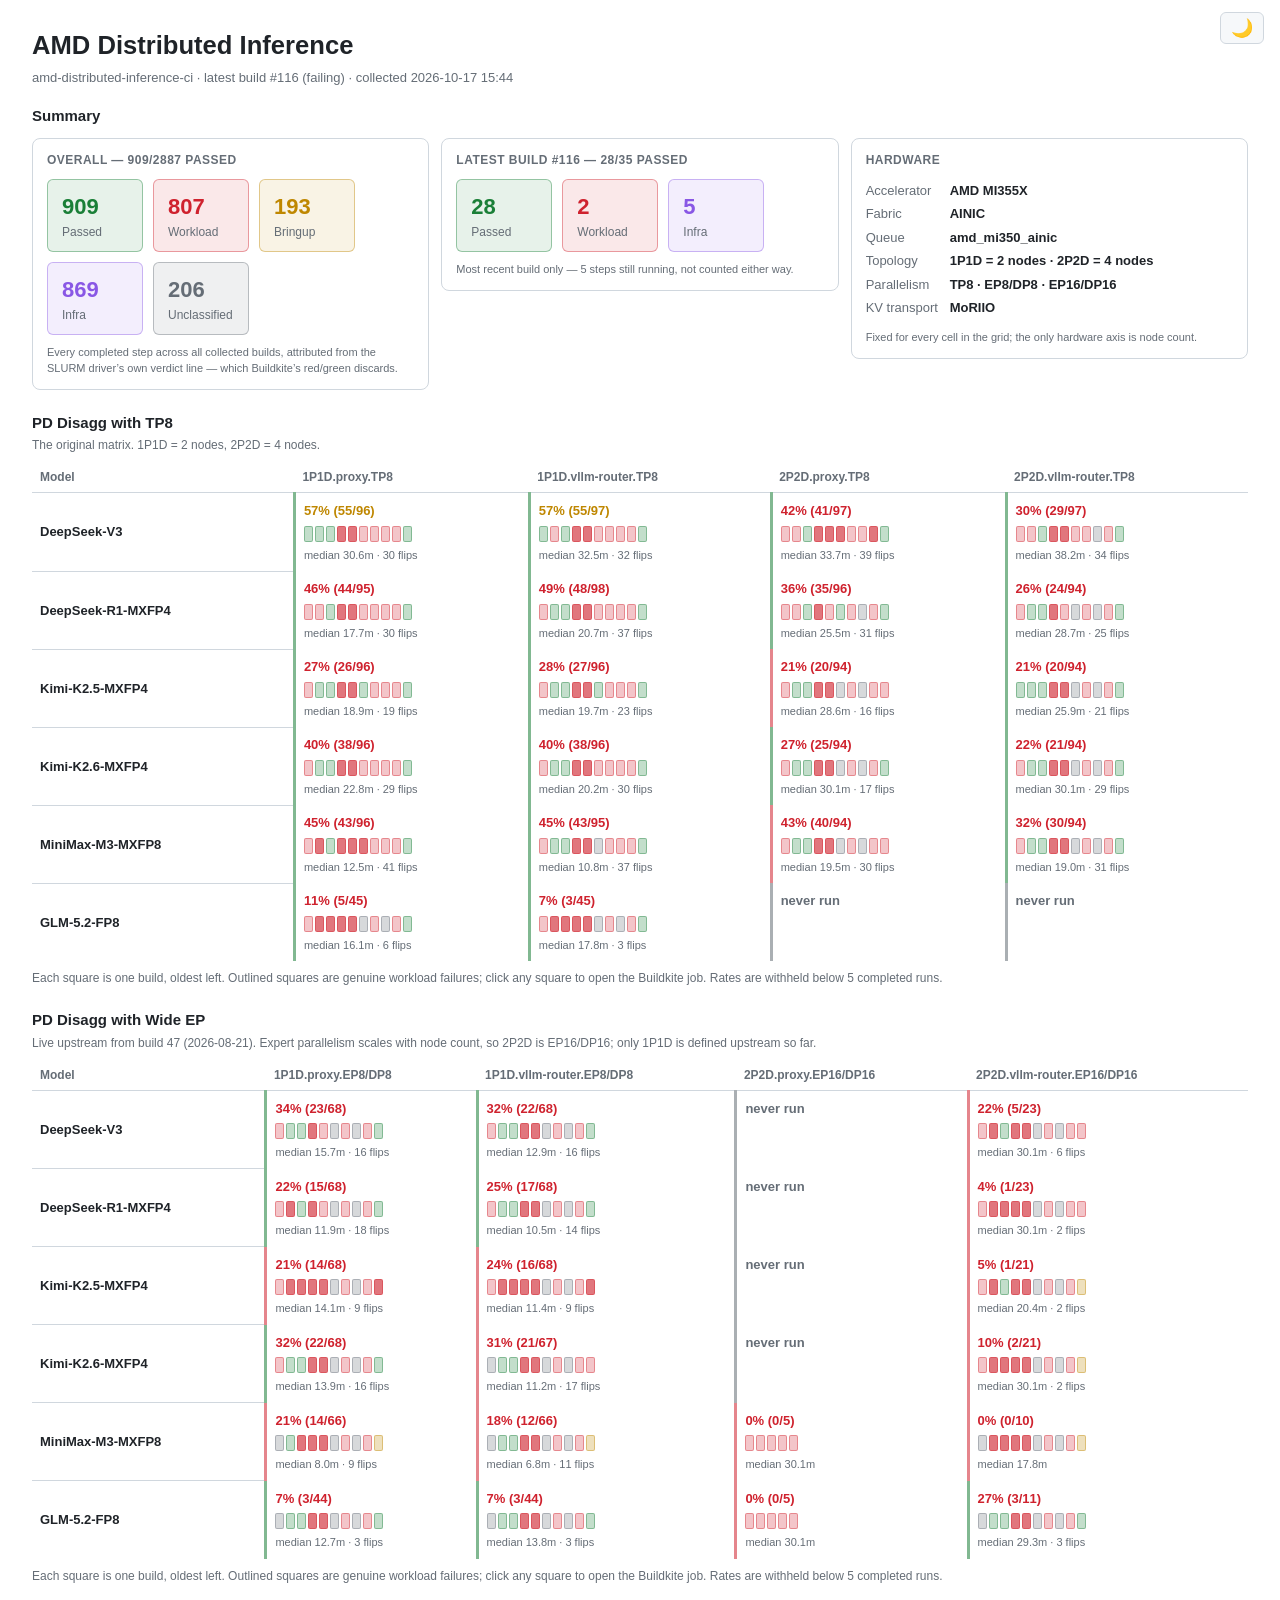
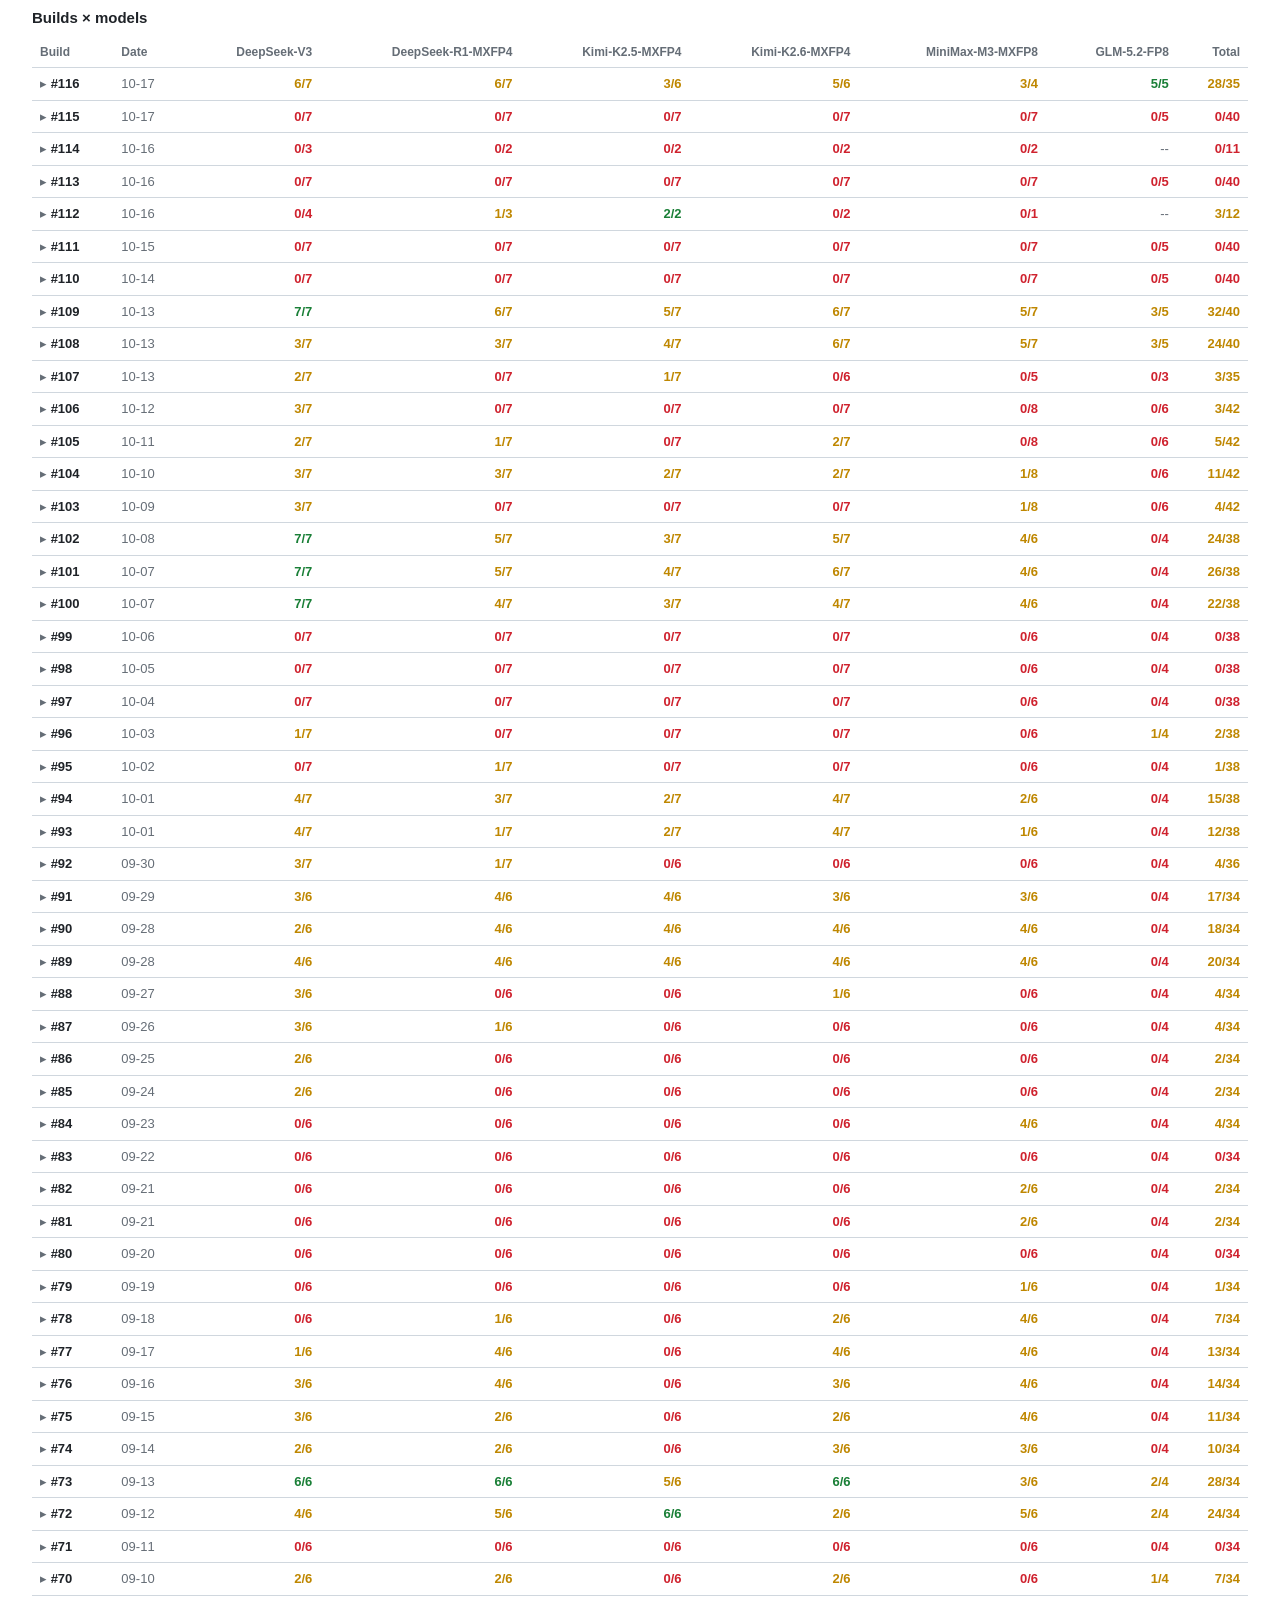
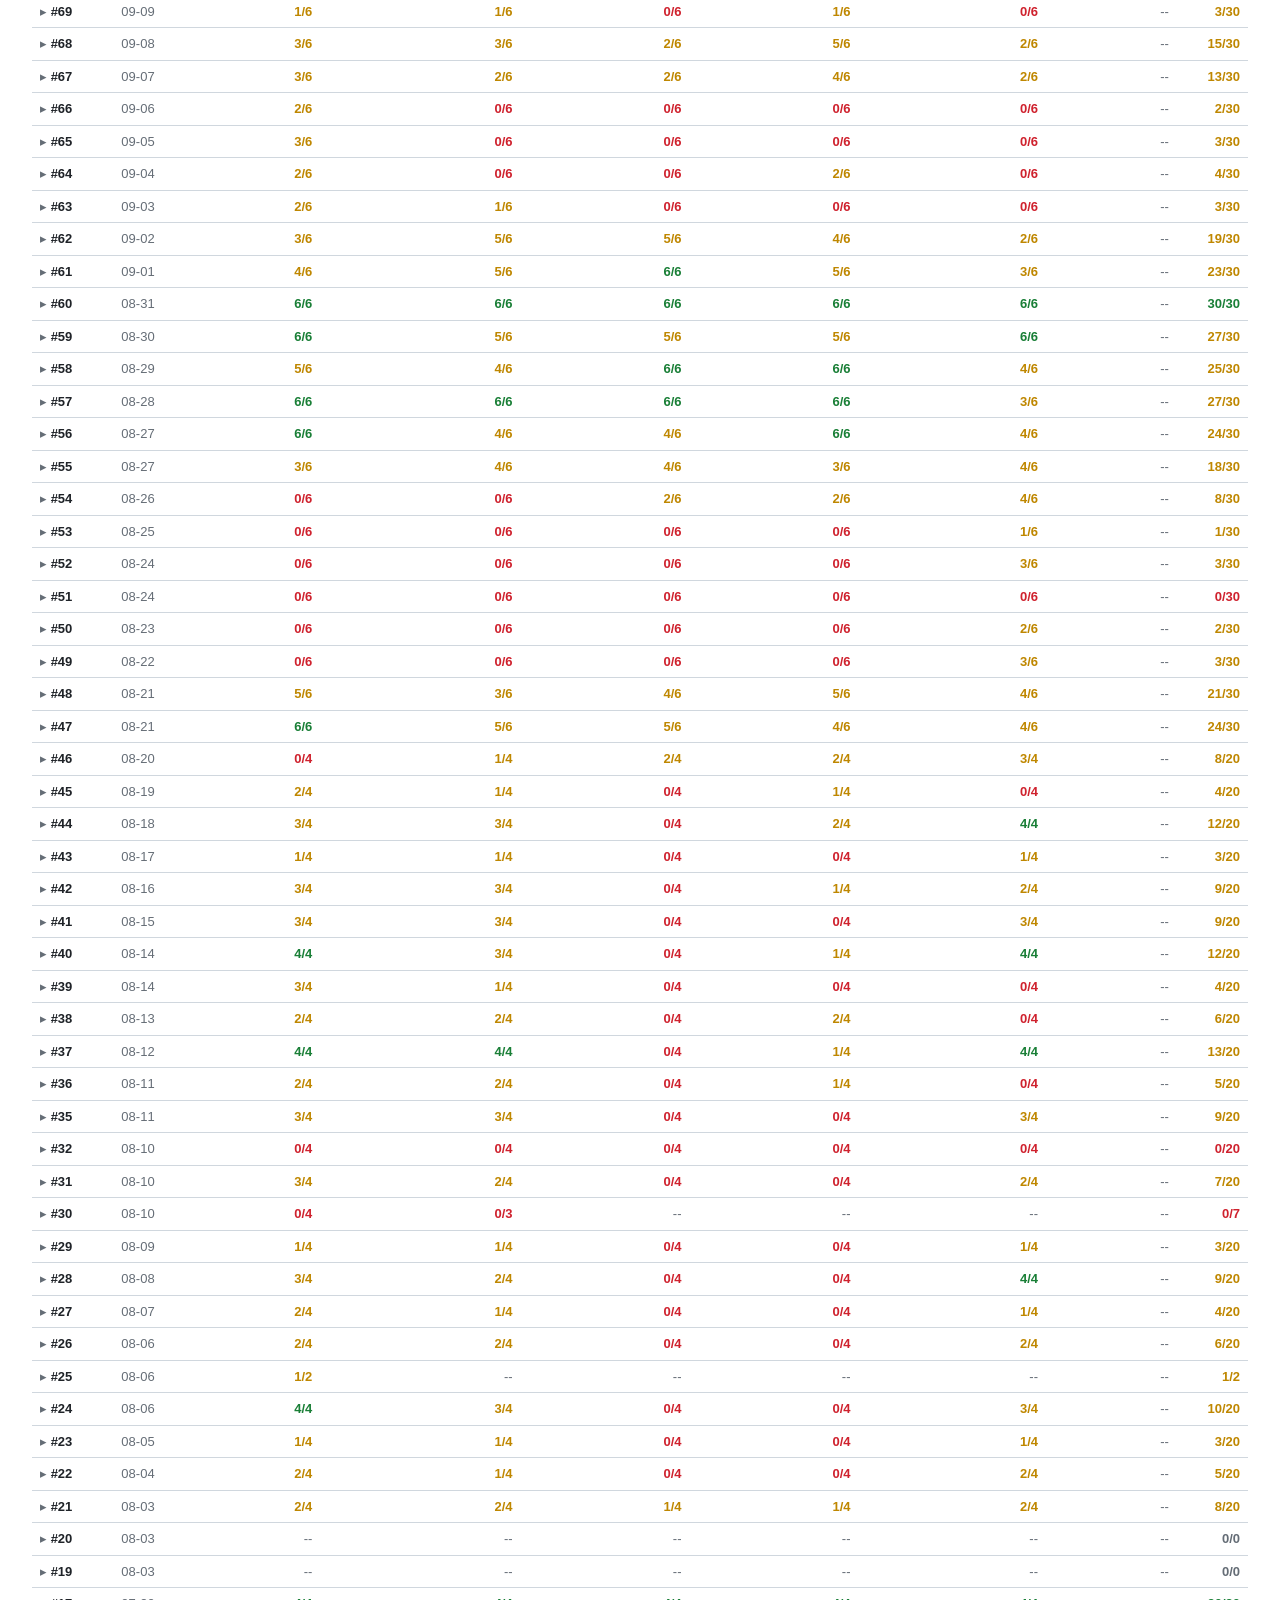
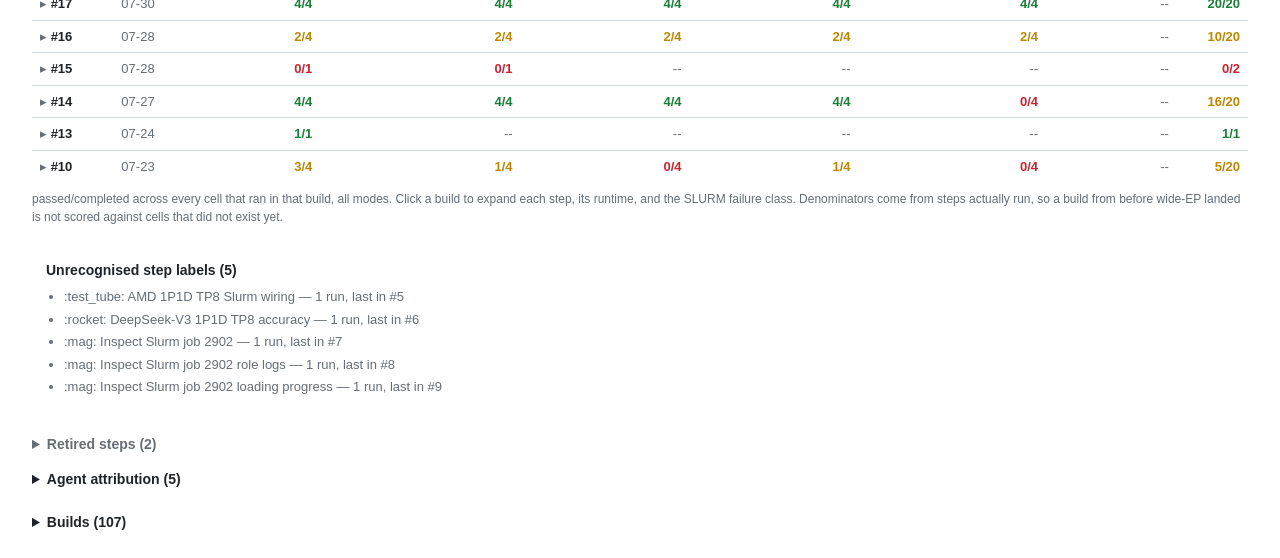
==== commit 7bfc677d: "deploy: 33d1eeffa9a522929cec7783b615caa255ecf54f" ====
--- a/index.html
+++ b/index.html
@@ -21,7 +21,7 @@
   <meta http-equiv="Content-Security-Policy" content="default-src 'self'; script-src 'self' 'unsafe-inline'; style-src 'self' 'unsafe-inline'; img-src 'self' data:; font-src 'self' data:; connect-src 'self'; base-uri 'self'; form-action 'self'">
   <meta http-equiv="Referrer-Policy" content="strict-origin-when-cross-origin">
 
-  <link rel="stylesheet" href="assets/css/dashboard.css?v=1791669205">
+  <link rel="stylesheet" href="assets/css/dashboard.css?v=1792251853">
   <style>
     /* No sidebar on this page, so reclaim the gutter it would occupy. */
     #main-content { margin-left: 0; }
@@ -43,8 +43,8 @@
     </div>
   </div>
 
-  <script src="assets/js/utils.js?v=1791669205"></script>
-  <script src="assets/js/ci-di.js?v=1791669205"></script>
+  <script src="assets/js/utils.js?v=1792251853"></script>
+  <script src="assets/js/ci-di.js?v=1792251853"></script>
   <script>
     (function () {
       var btn = document.getElementById('theme-toggle');
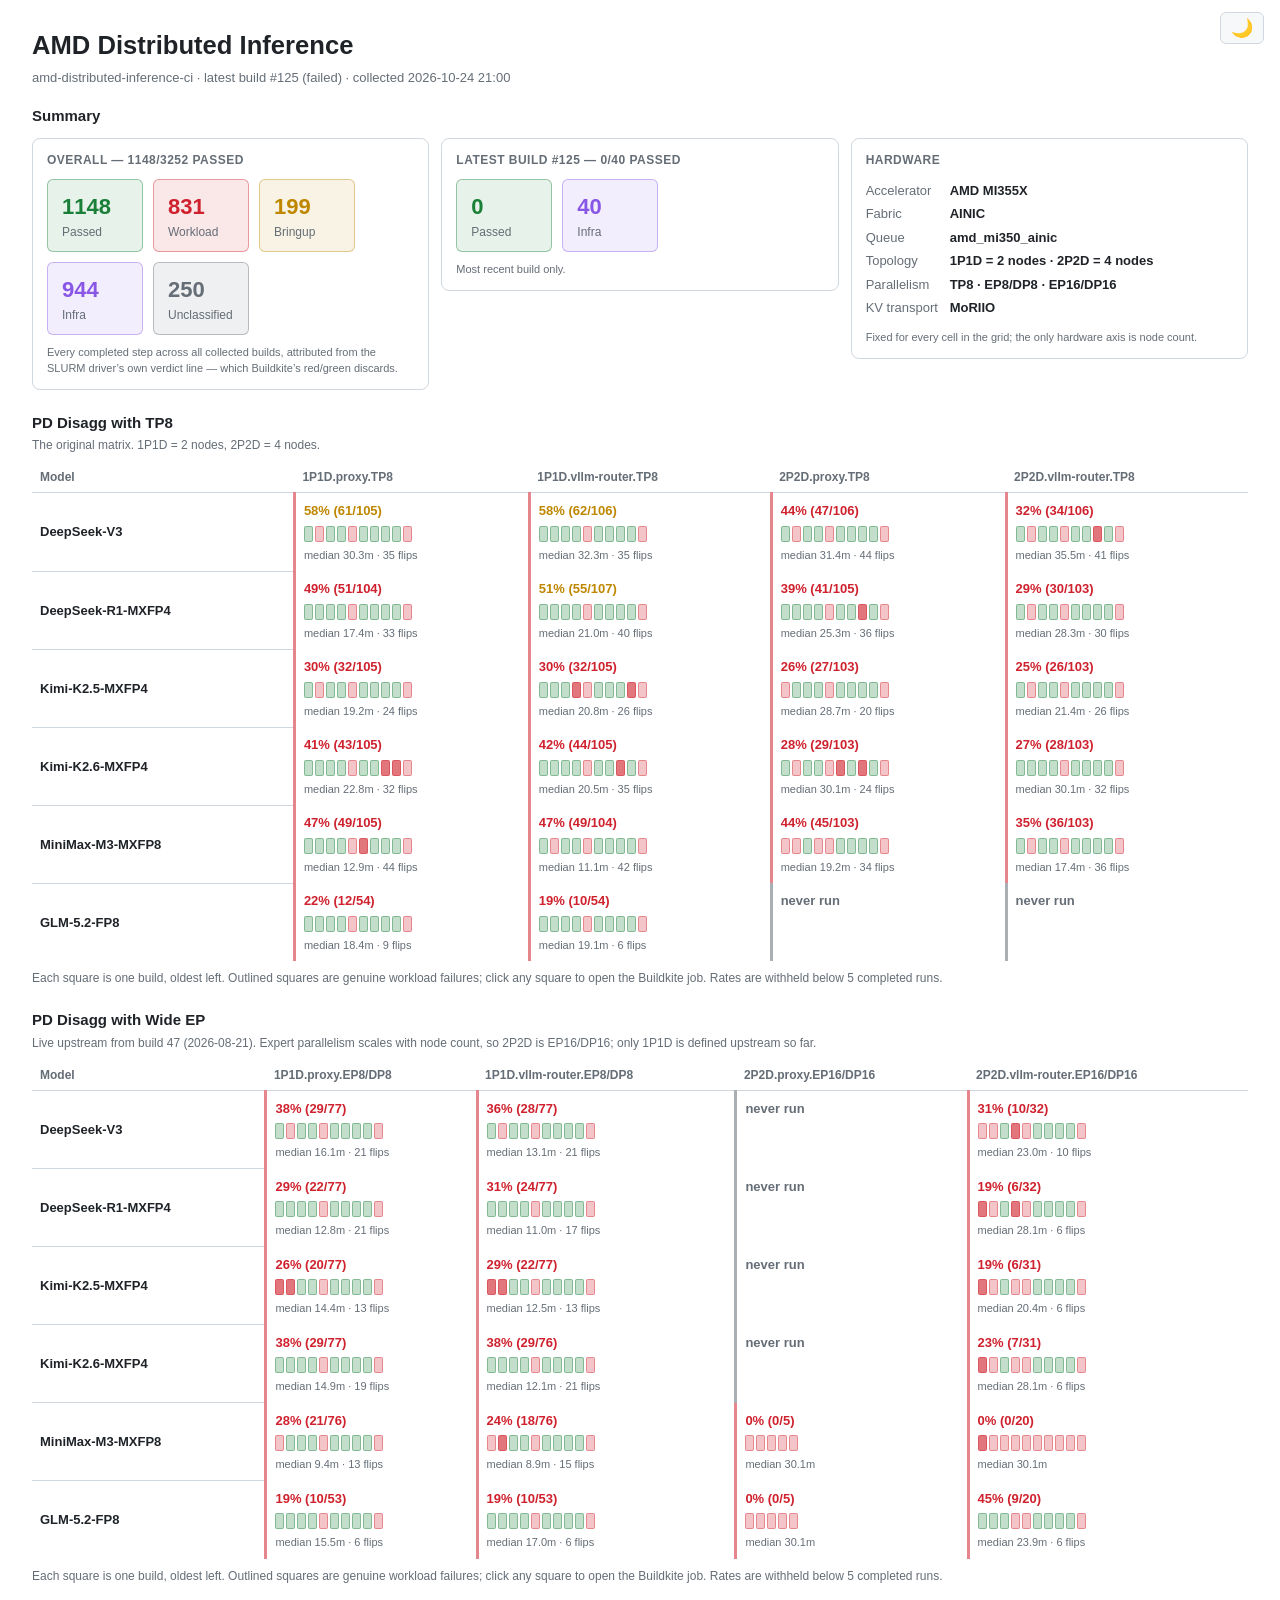
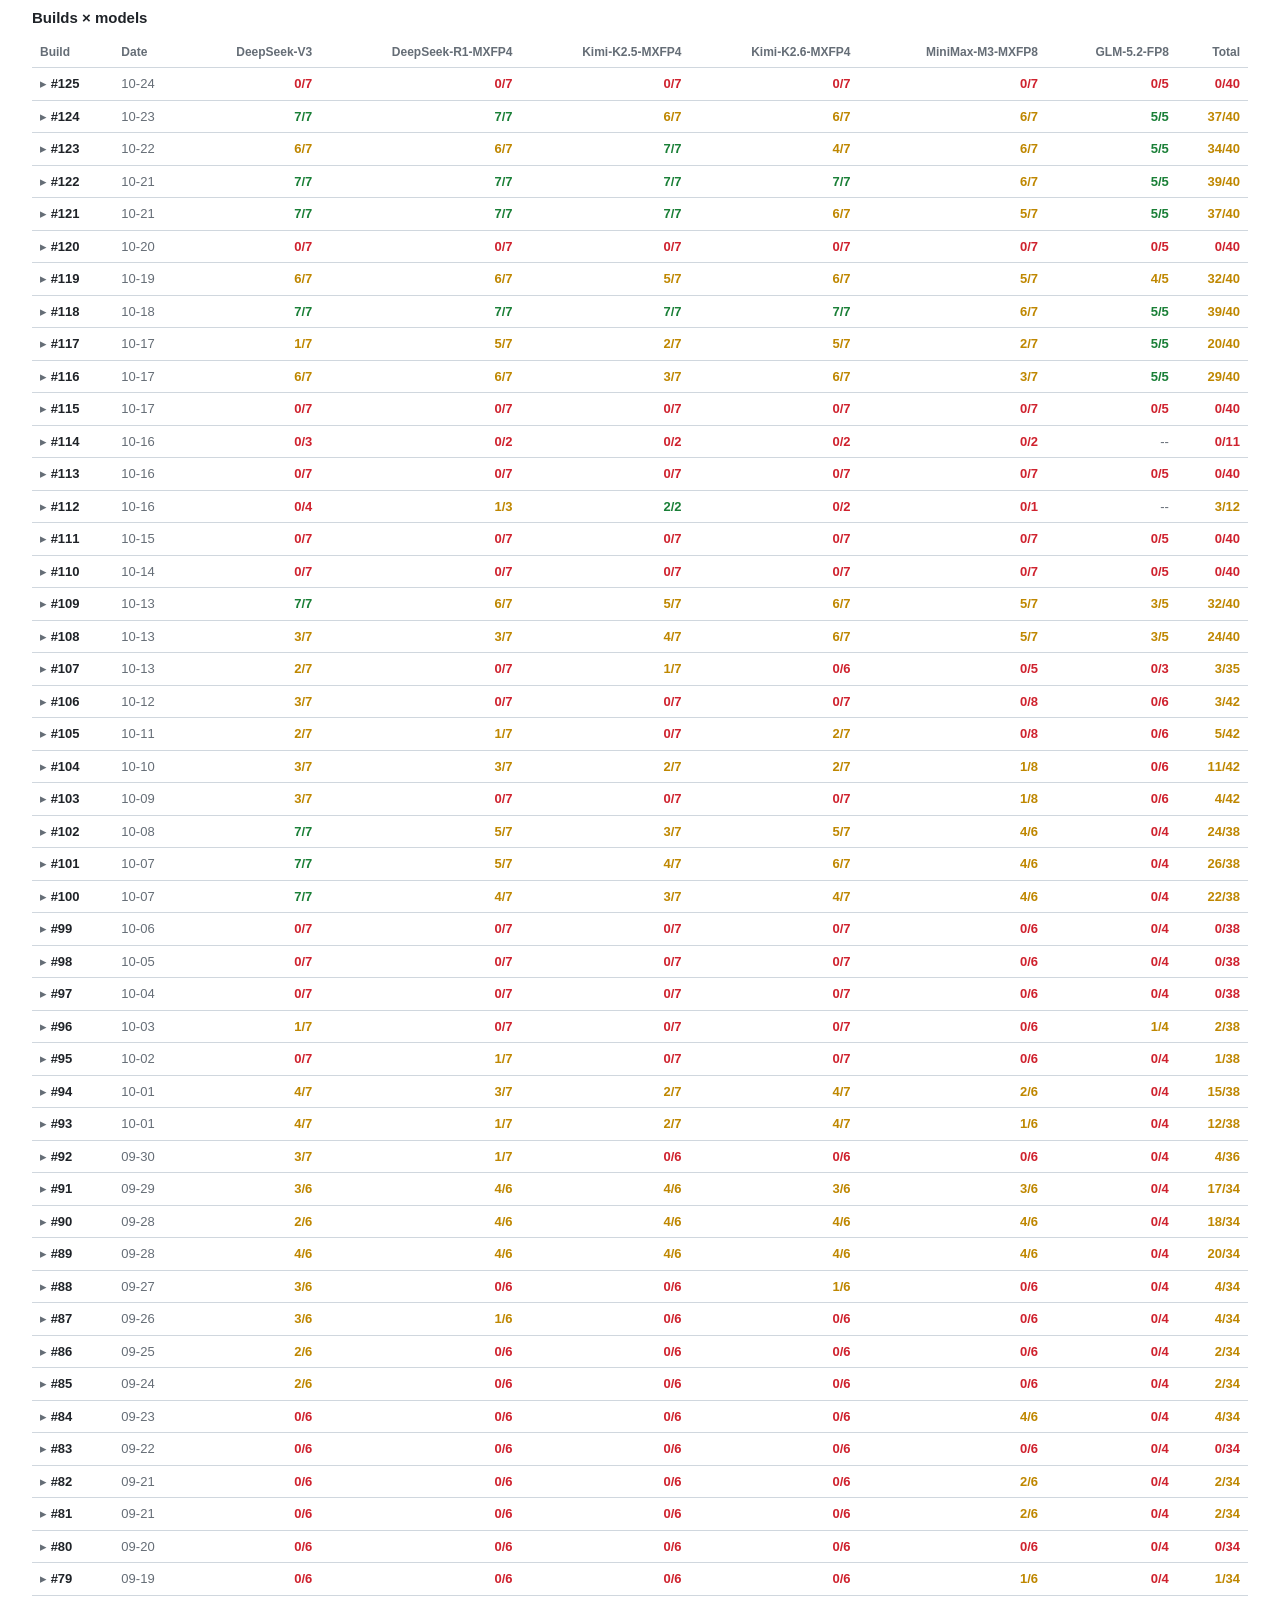
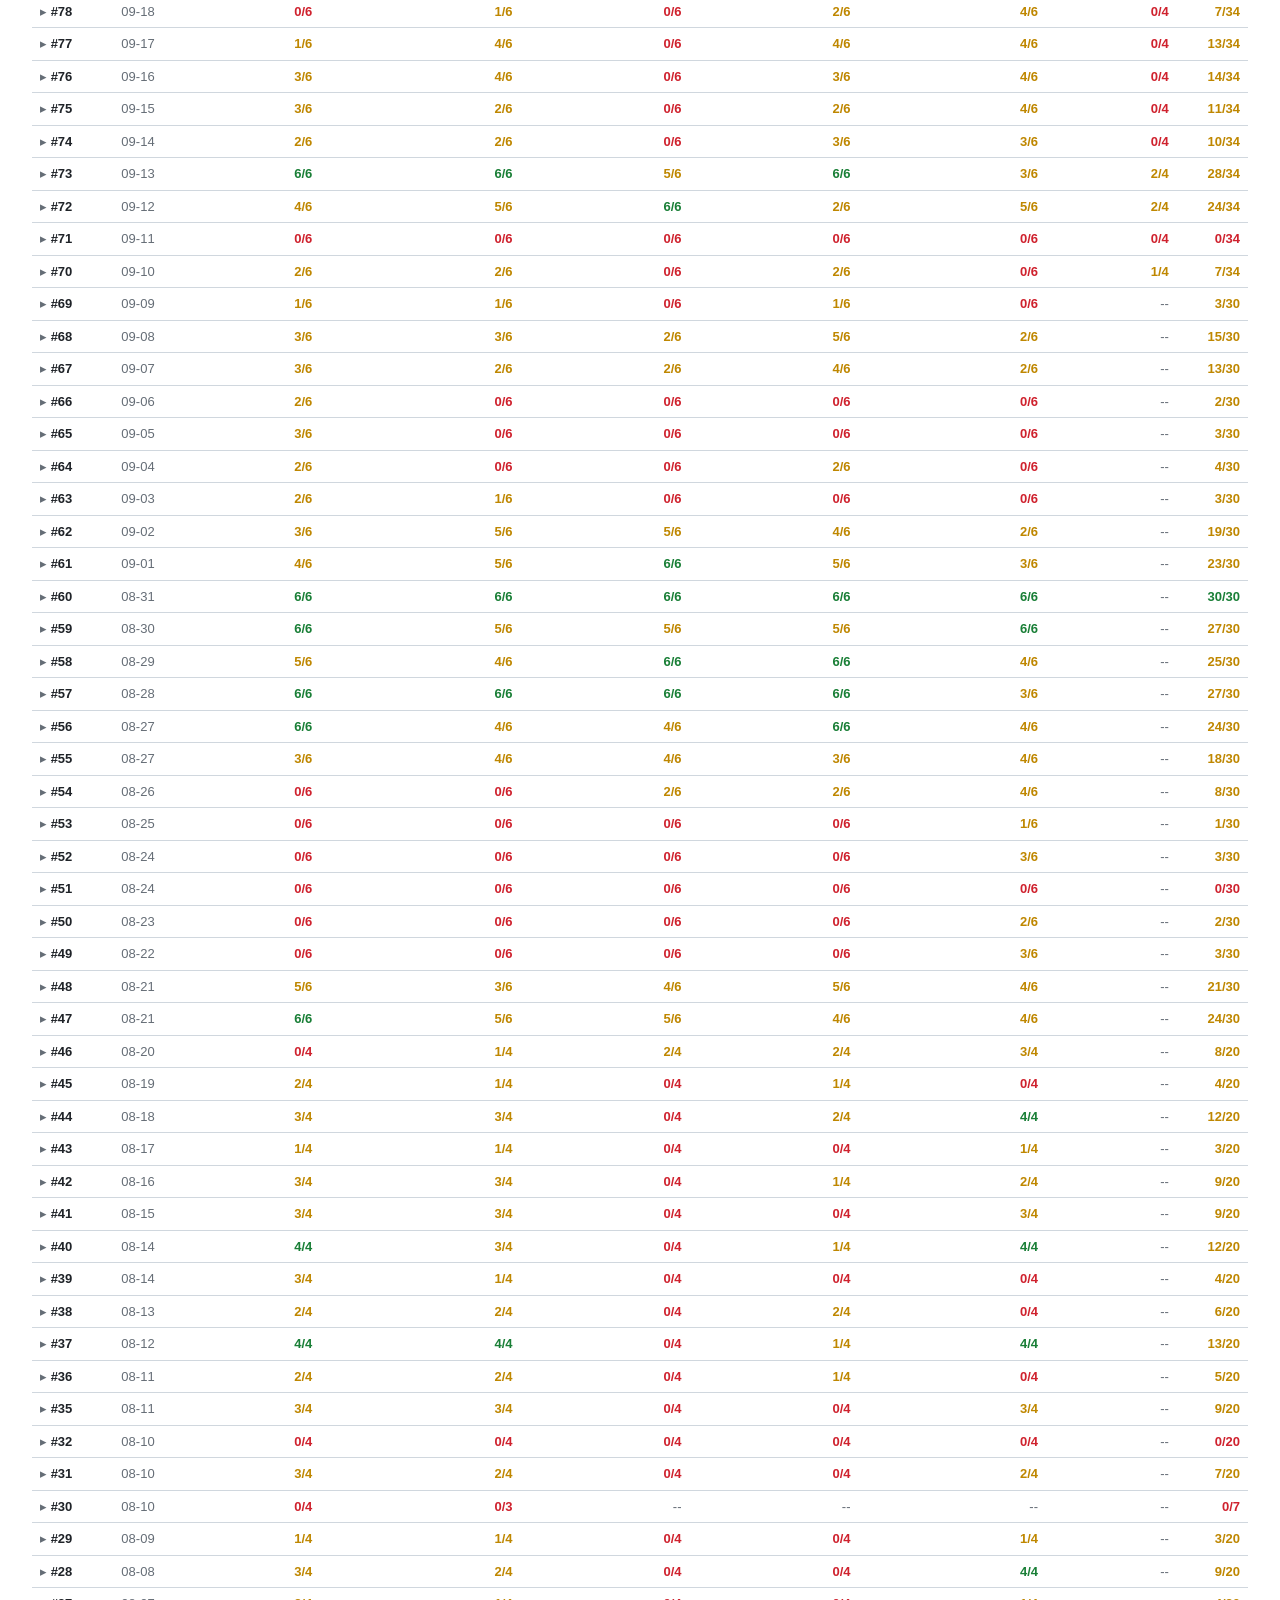
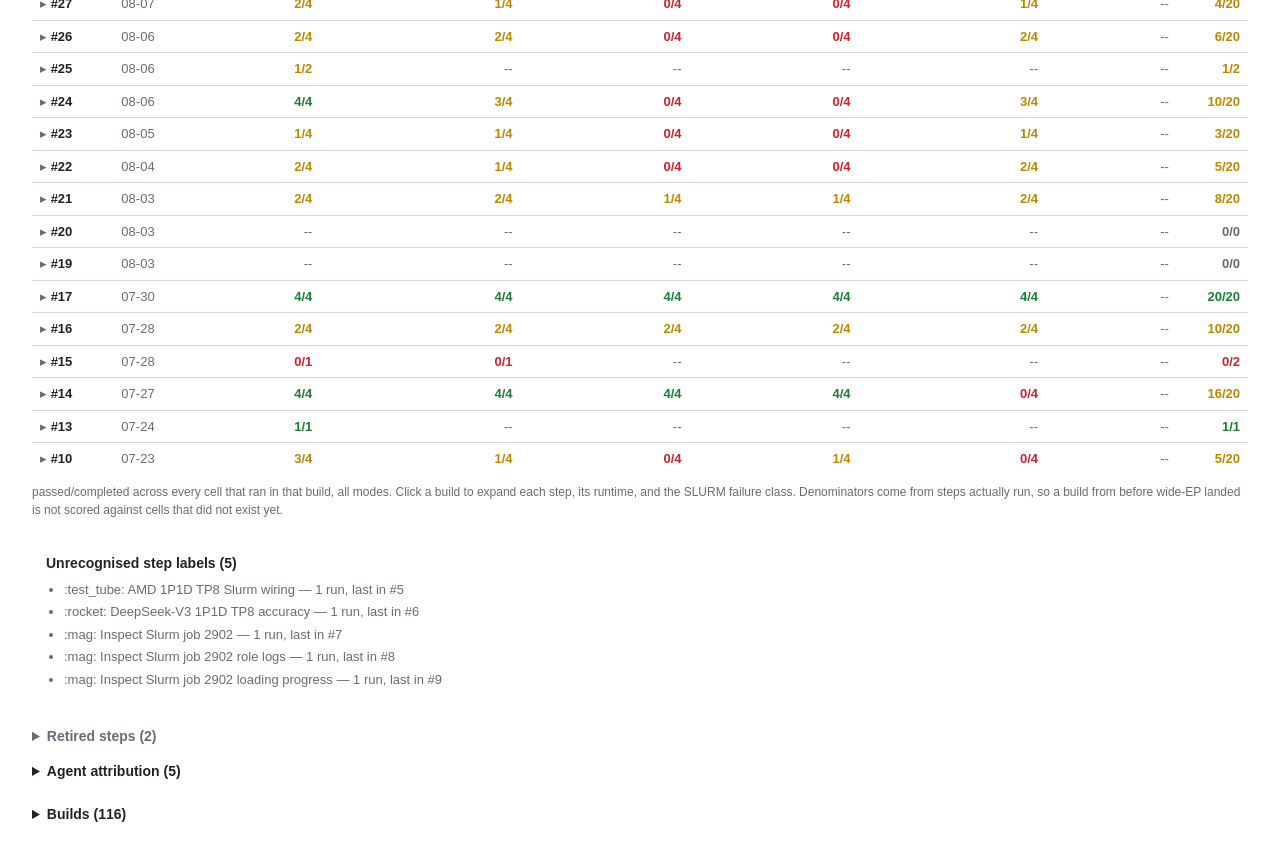
==== commit 26f3c1e1: "deploy: 36195c8cbff88361aa6ac639126185cc25956a9f" ====
--- a/index.html
+++ b/index.html
@@ -21,7 +21,7 @@
   <meta http-equiv="Content-Security-Policy" content="default-src 'self'; script-src 'self' 'unsafe-inline'; style-src 'self' 'unsafe-inline'; img-src 'self' data:; font-src 'self' data:; connect-src 'self'; base-uri 'self'; form-action 'self'">
   <meta http-equiv="Referrer-Policy" content="strict-origin-when-cross-origin">
 
-  <link rel="stylesheet" href="assets/css/dashboard.css?v=1792251853">
+  <link rel="stylesheet" href="assets/css/dashboard.css?v=1792875660">
   <style>
     /* No sidebar on this page, so reclaim the gutter it would occupy. */
     #main-content { margin-left: 0; }
@@ -43,8 +43,8 @@
     </div>
   </div>
 
-  <script src="assets/js/utils.js?v=1792251853"></script>
-  <script src="assets/js/ci-di.js?v=1792251853"></script>
+  <script src="assets/js/utils.js?v=1792875660"></script>
+  <script src="assets/js/ci-di.js?v=1792875660"></script>
   <script>
     (function () {
       var btn = document.getElementById('theme-toggle');
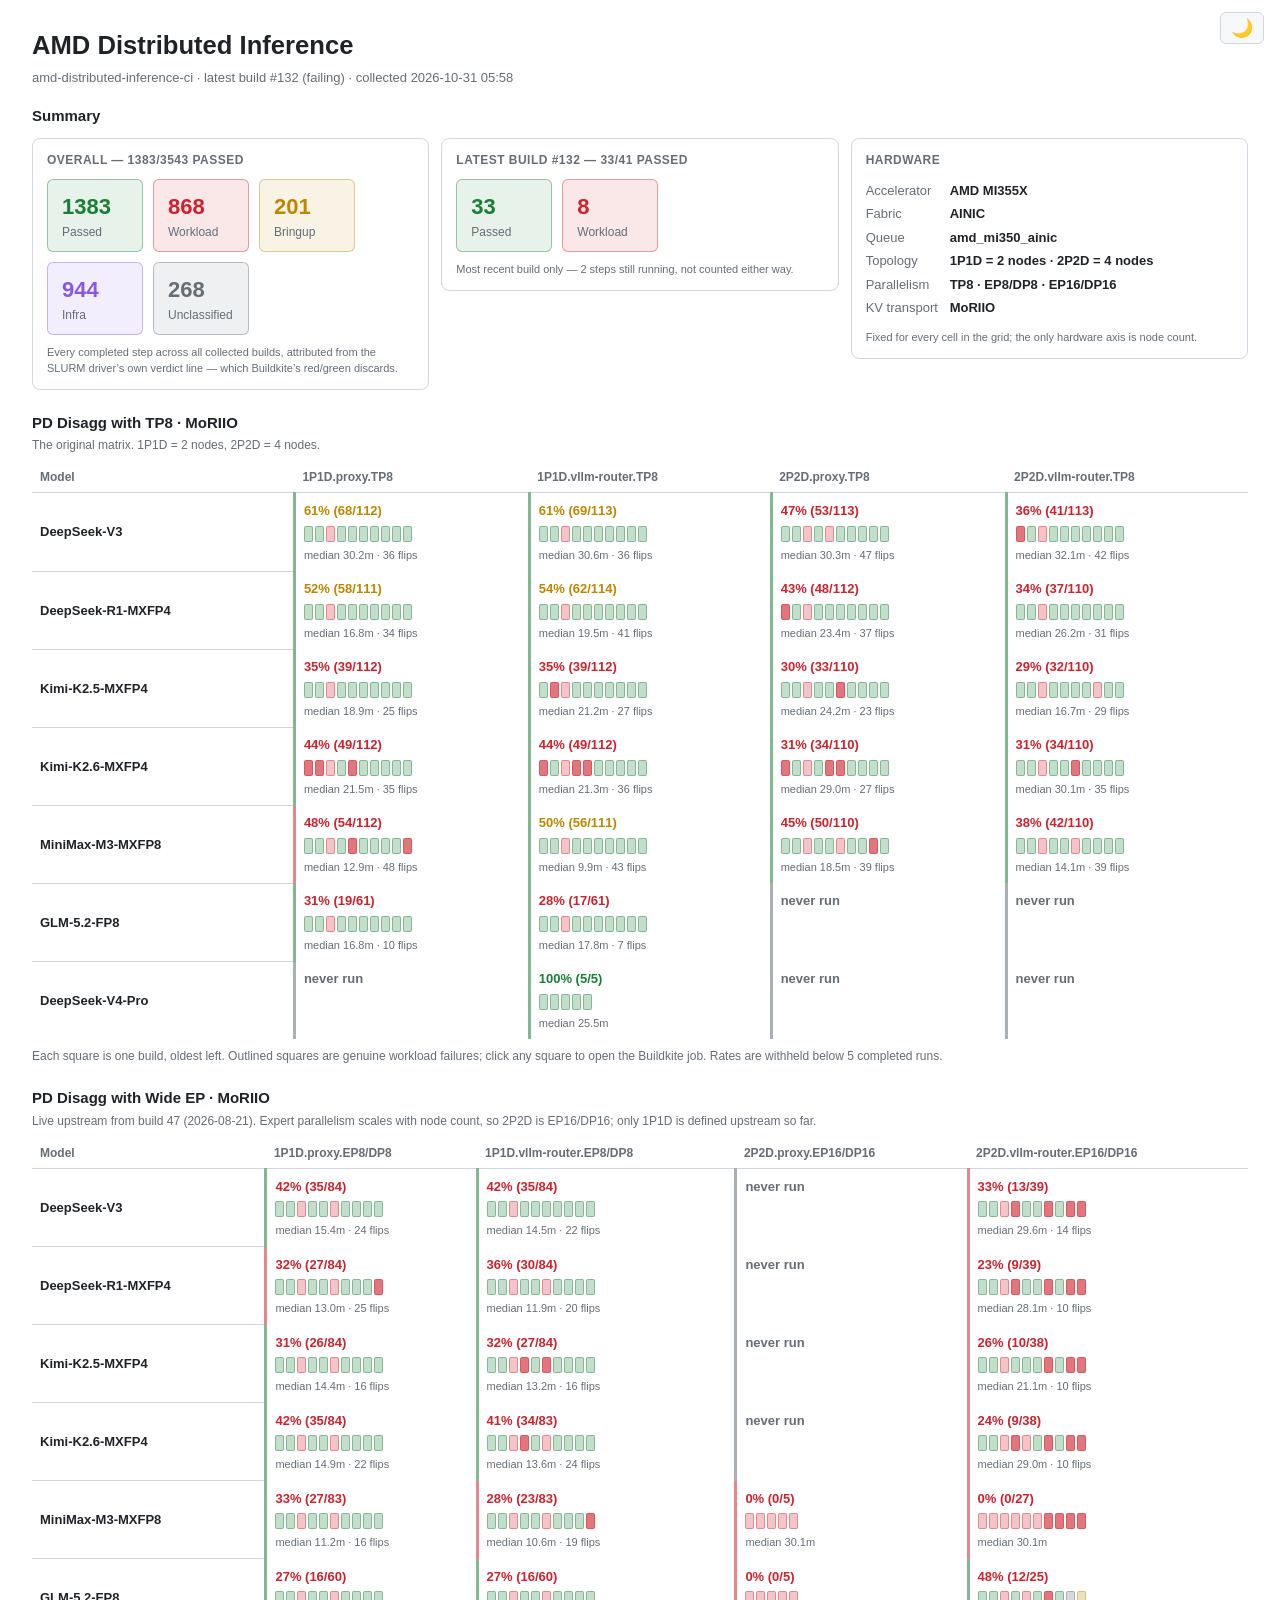
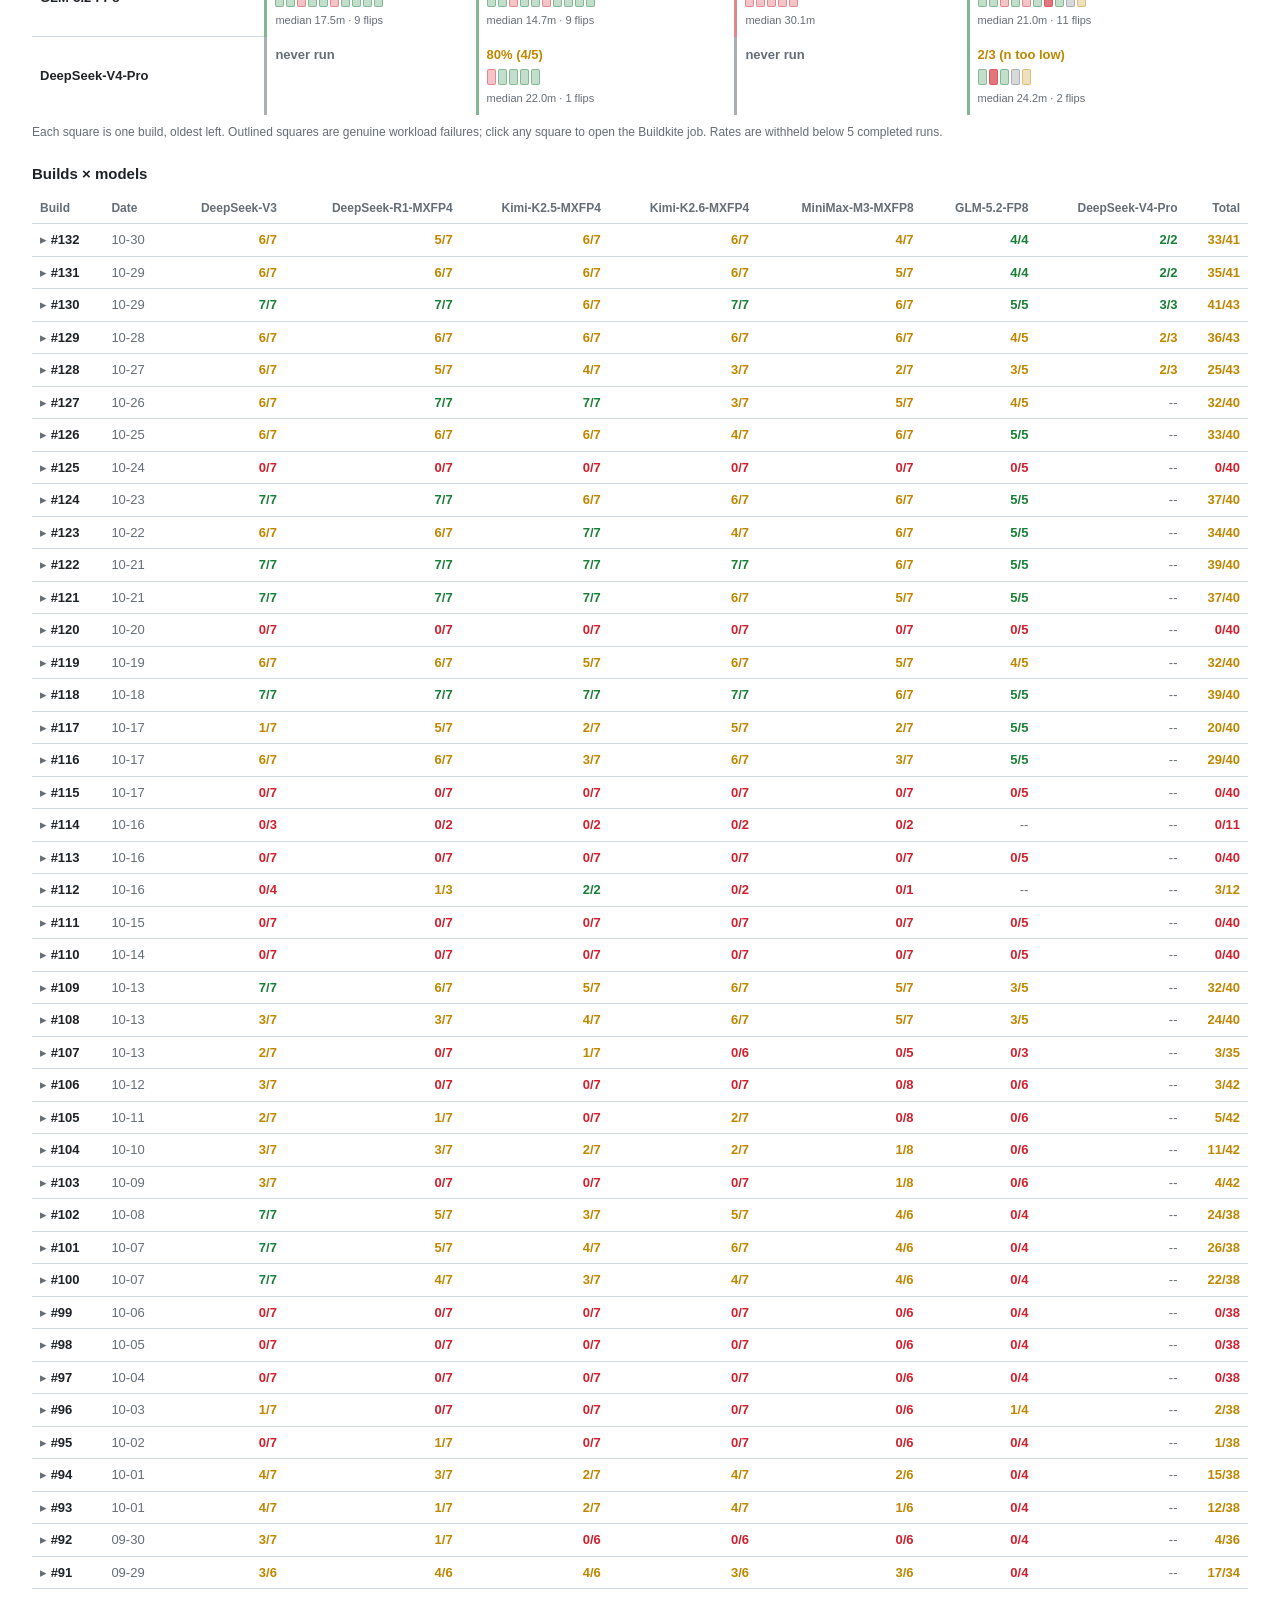
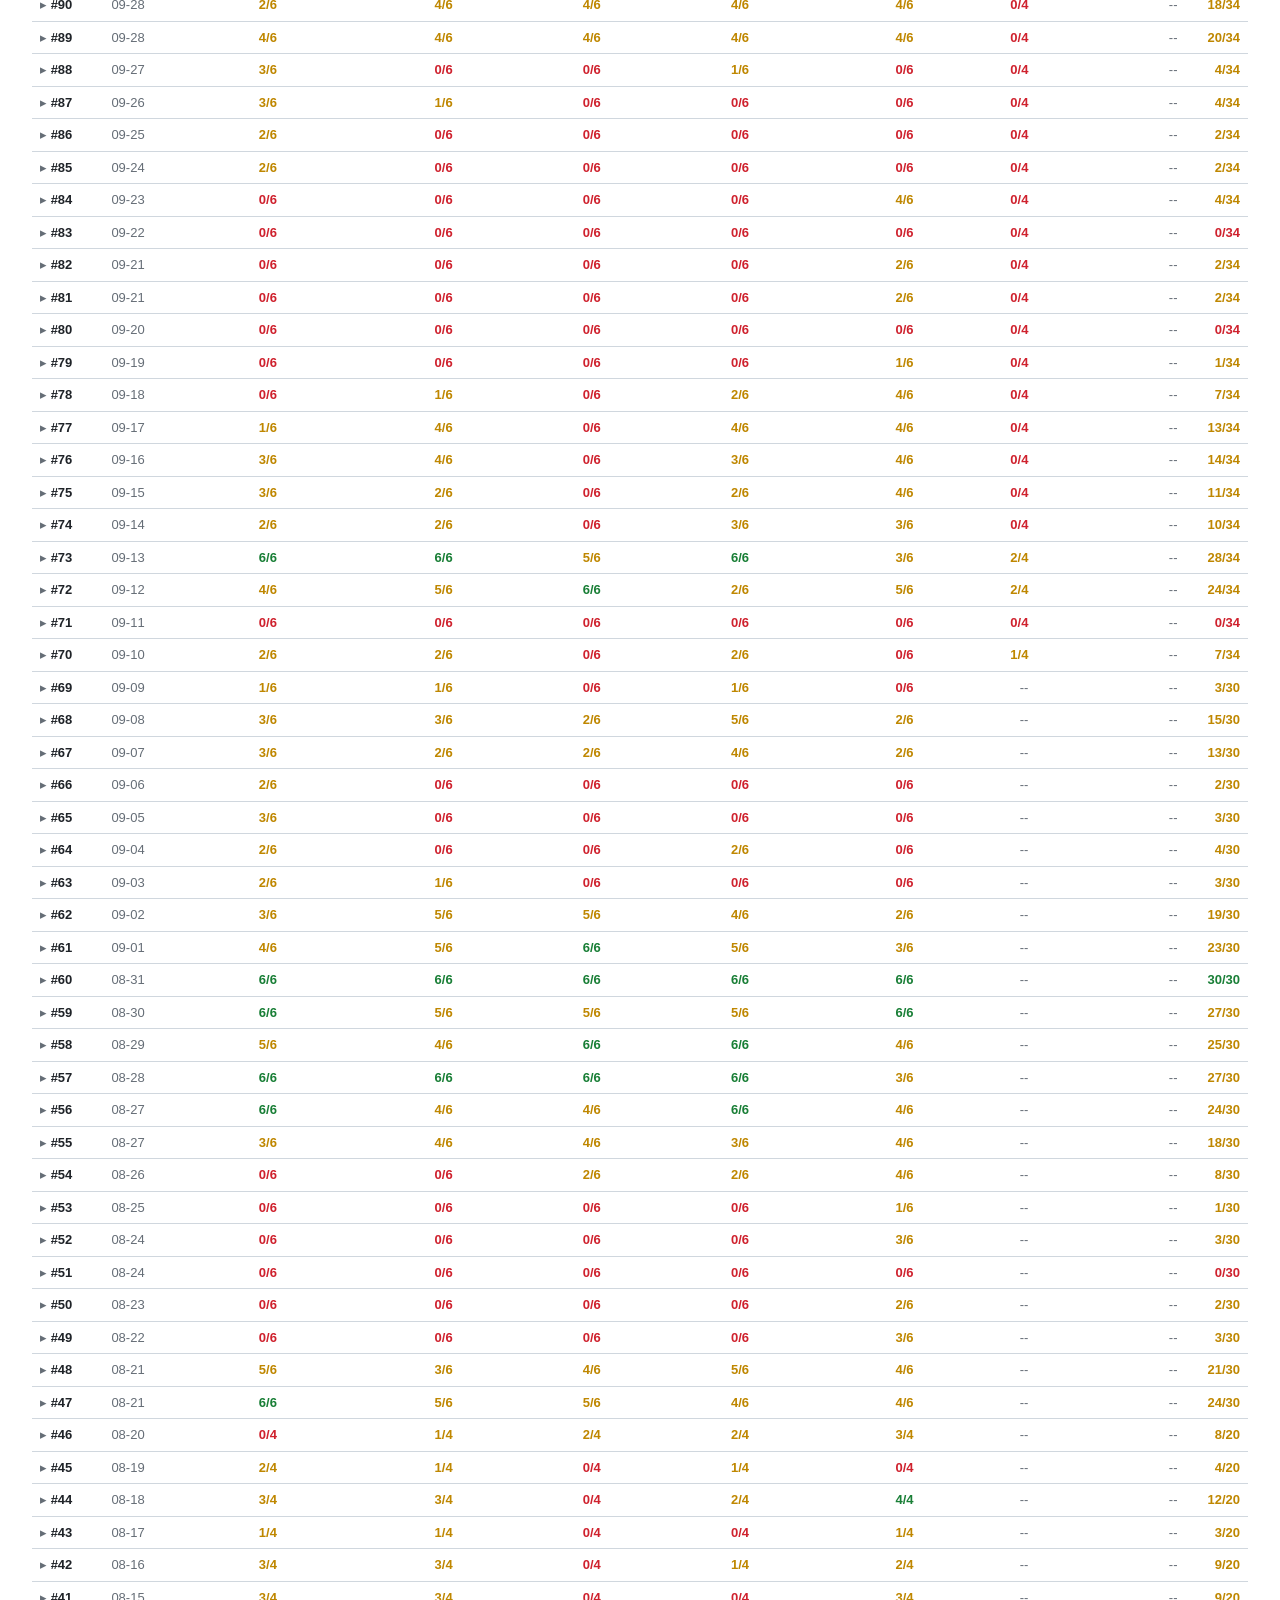
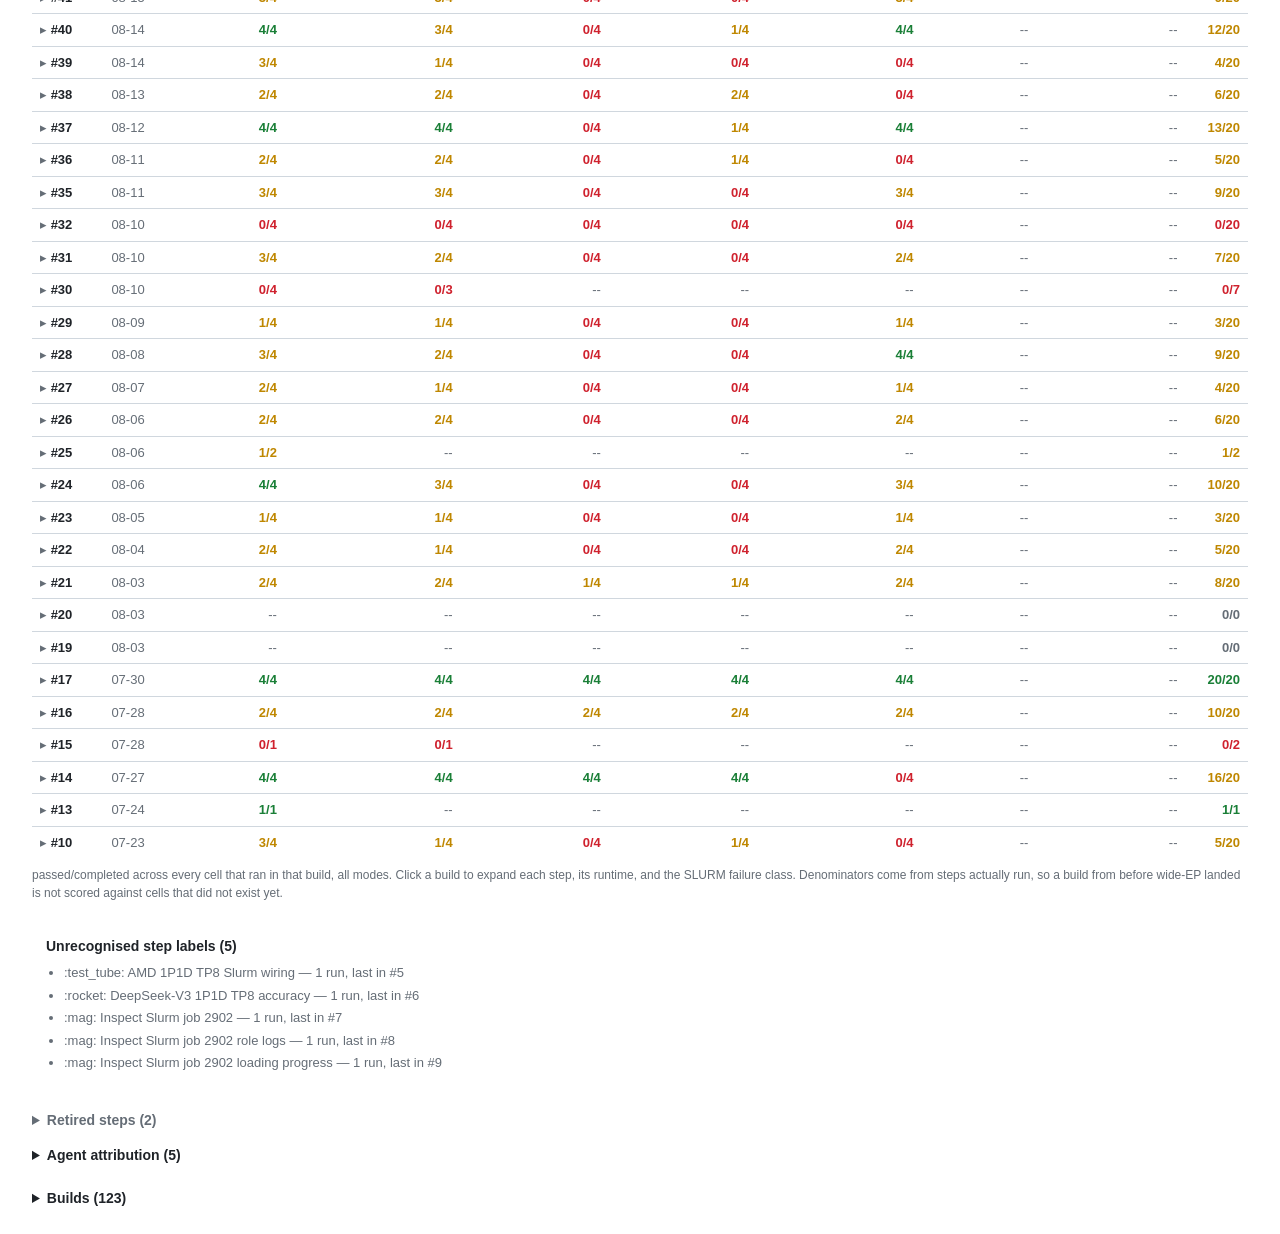
==== commit a37913e4: "deploy: 1cb7affa5c77d27209d67235c6e2c5b131644b7d" ====
--- a/index.html
+++ b/index.html
@@ -21,7 +21,7 @@
   <meta http-equiv="Content-Security-Policy" content="default-src 'self'; script-src 'self' 'unsafe-inline'; style-src 'self' 'unsafe-inline'; img-src 'self' data:; font-src 'self' data:; connect-src 'self'; base-uri 'self'; form-action 'self'">
   <meta http-equiv="Referrer-Policy" content="strict-origin-when-cross-origin">
 
-  <link rel="stylesheet" href="assets/css/dashboard.css?v=1792875660">
+  <link rel="stylesheet" href="assets/css/dashboard.css?v=1793426312">
   <style>
     /* No sidebar on this page, so reclaim the gutter it would occupy. */
     #main-content { margin-left: 0; }
@@ -43,8 +43,8 @@
     </div>
   </div>
 
-  <script src="assets/js/utils.js?v=1792875660"></script>
-  <script src="assets/js/ci-di.js?v=1792875660"></script>
+  <script src="assets/js/utils.js?v=1793426312"></script>
+  <script src="assets/js/ci-di.js?v=1793426312"></script>
   <script>
     (function () {
       var btn = document.getElementById('theme-toggle');
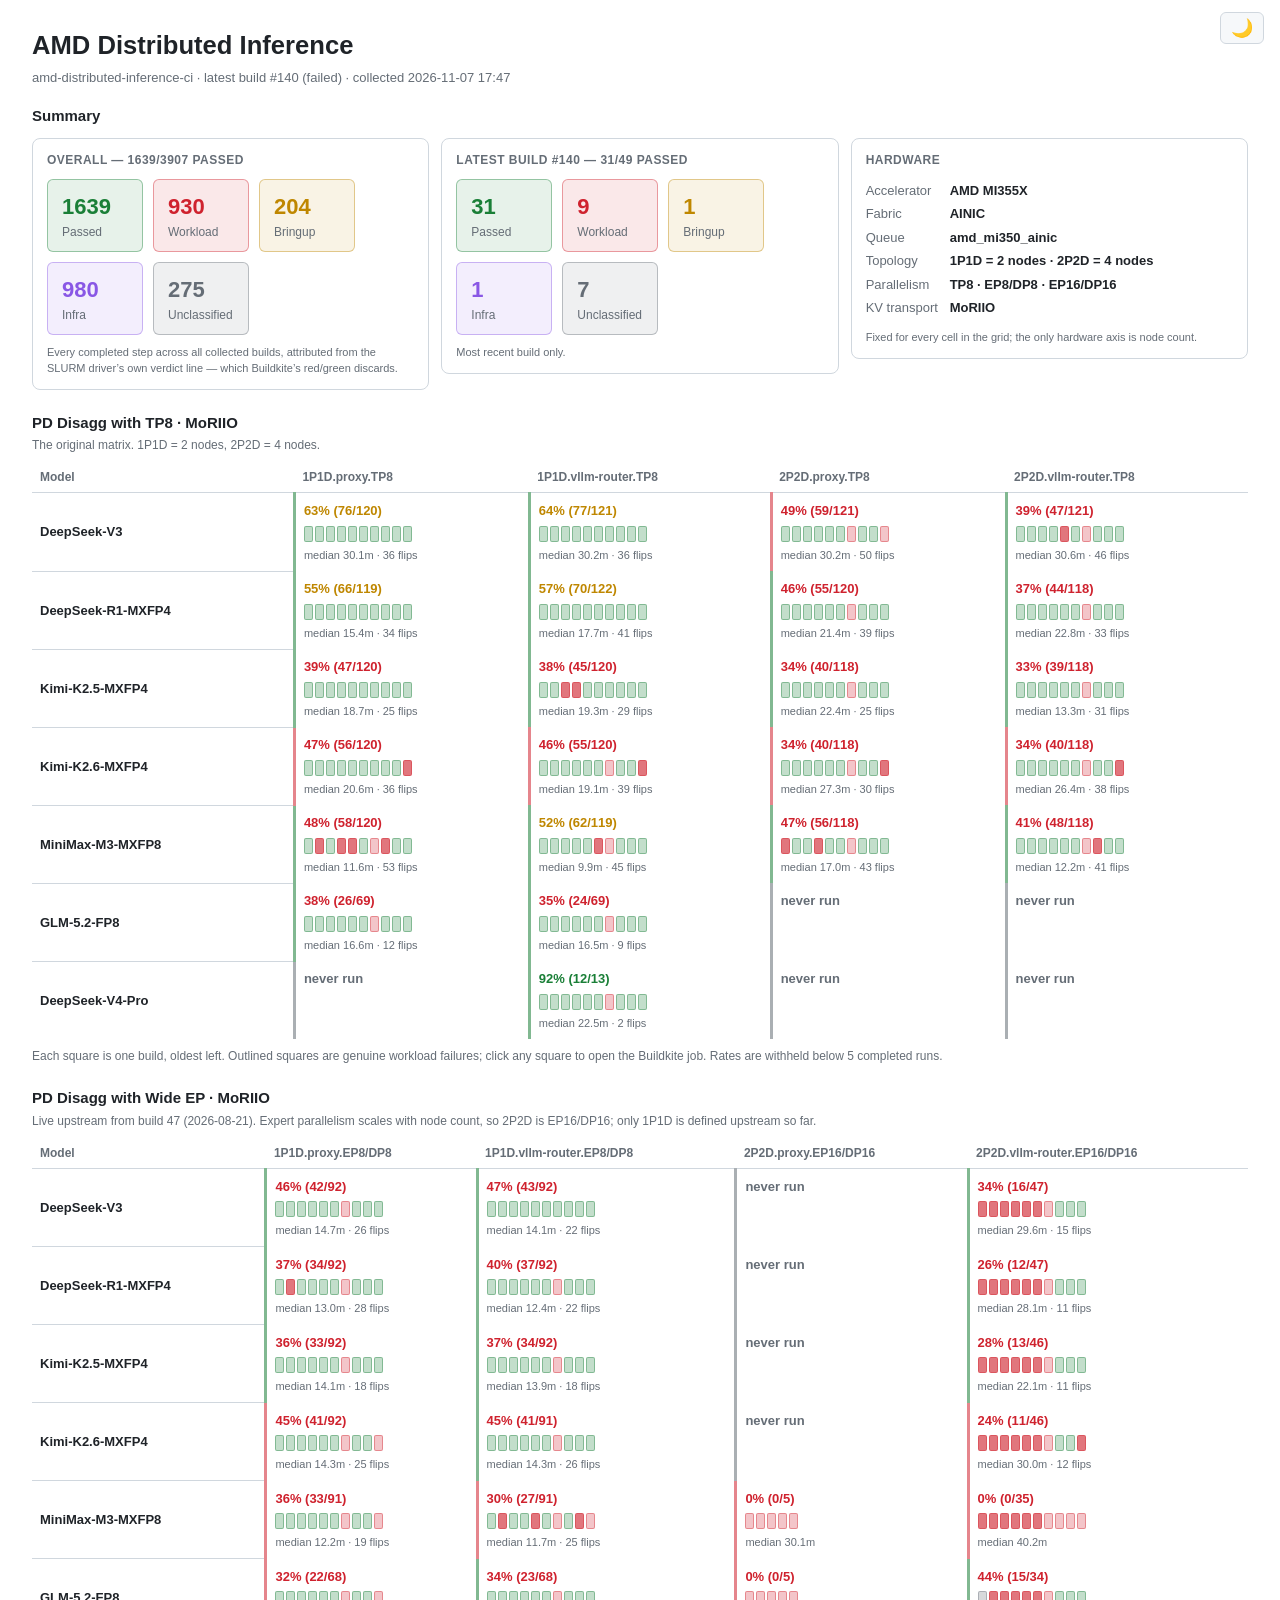
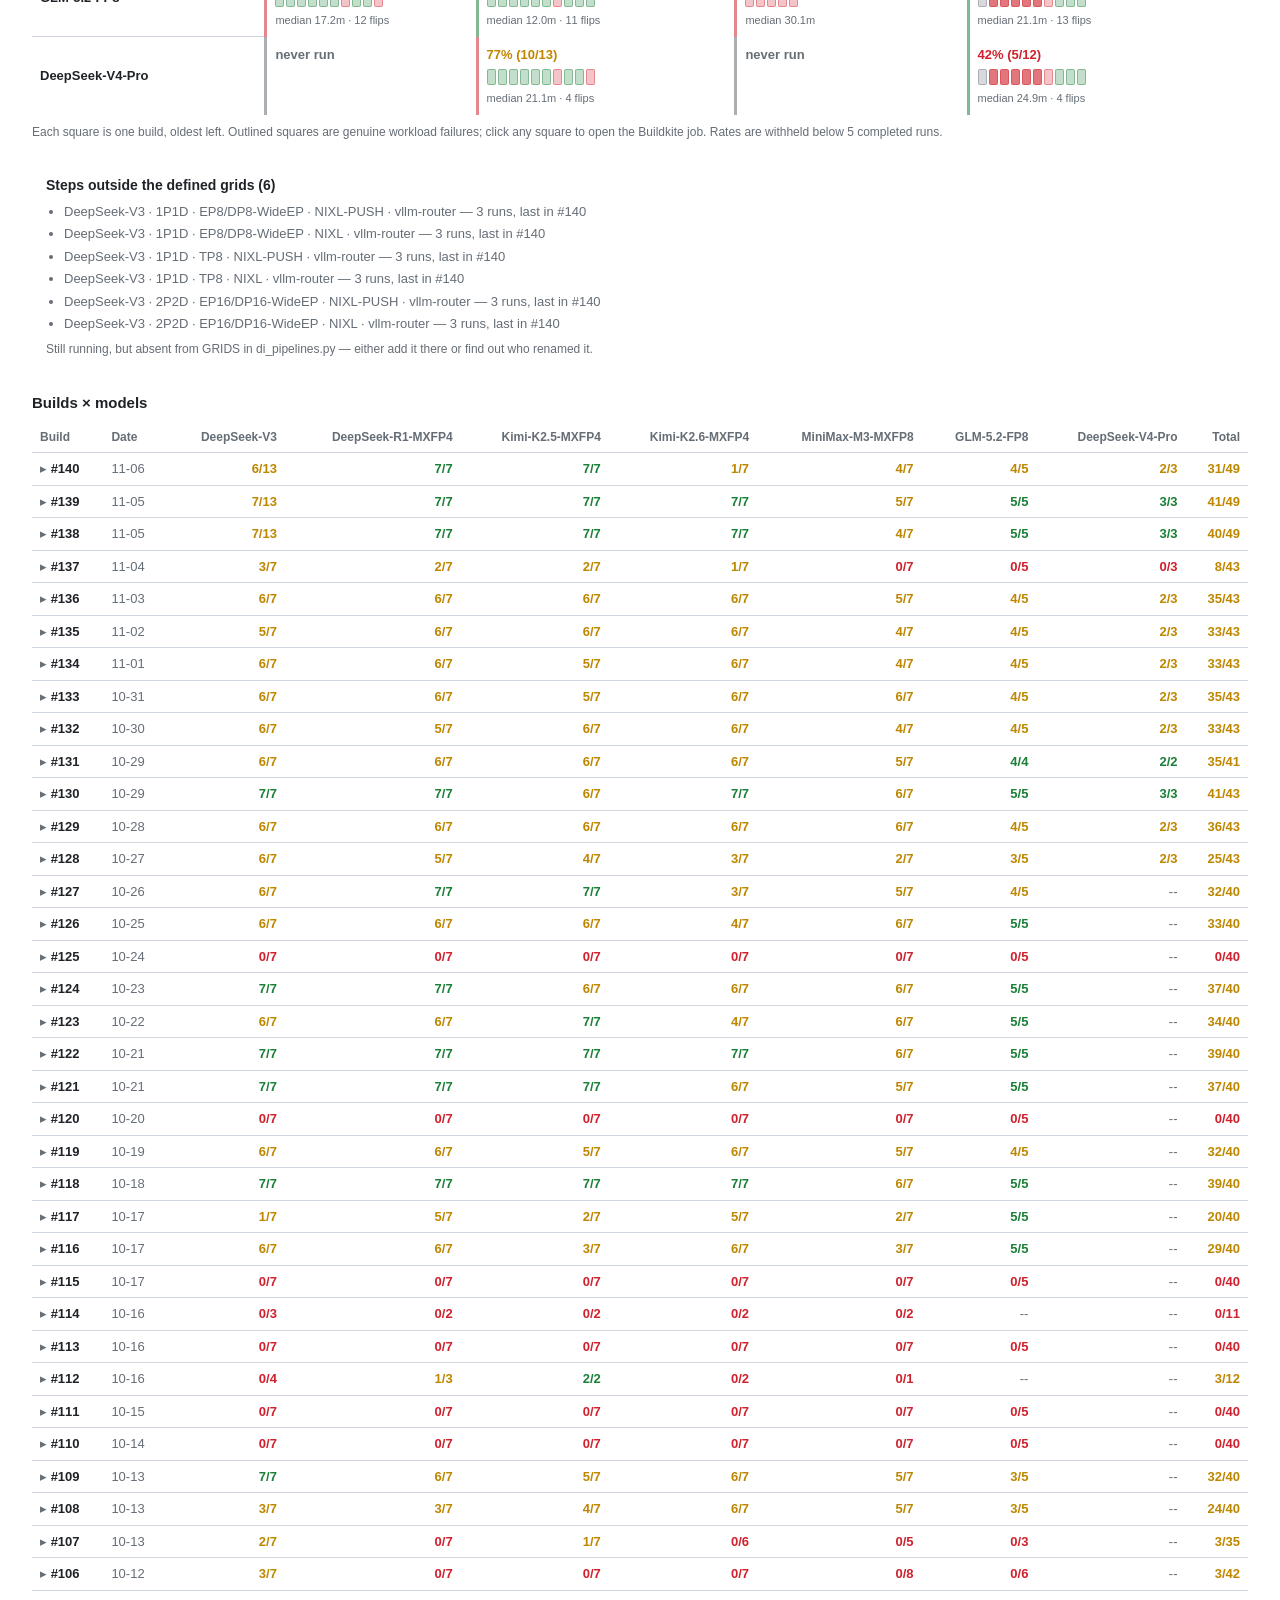
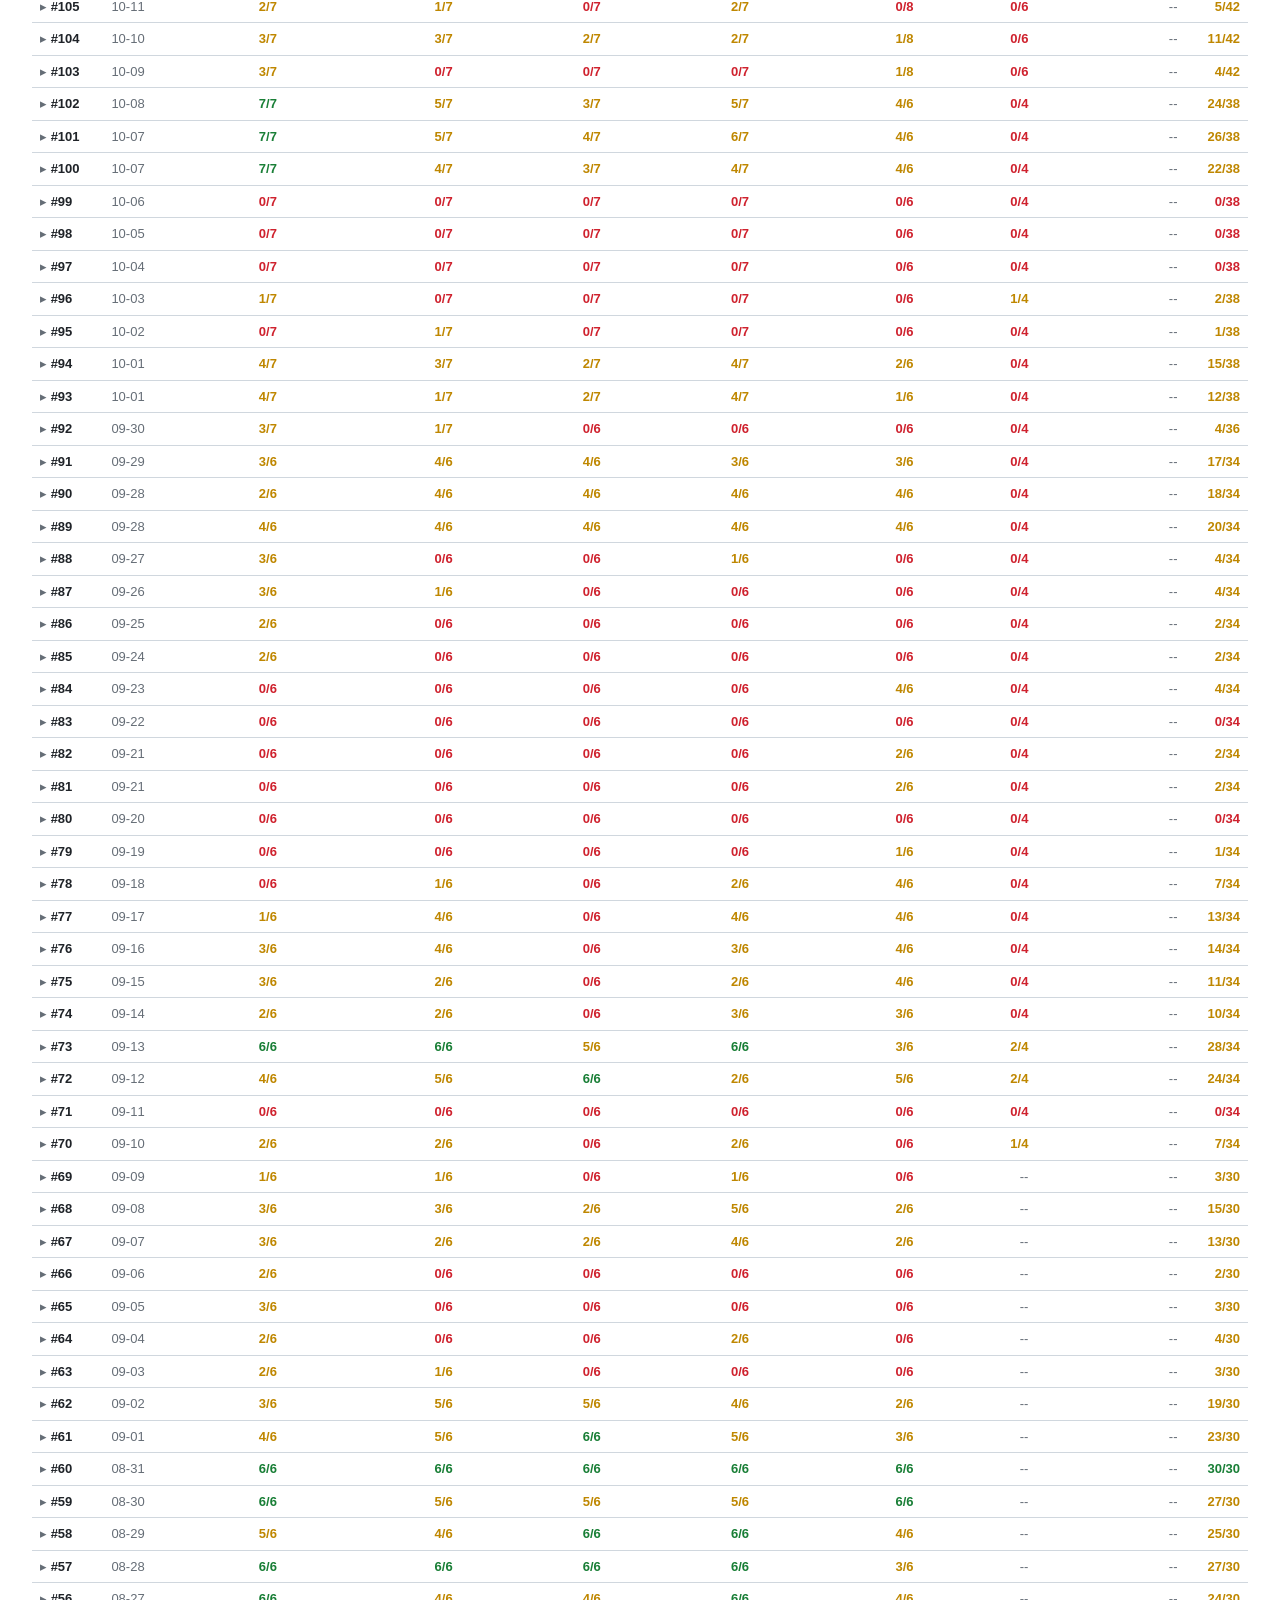
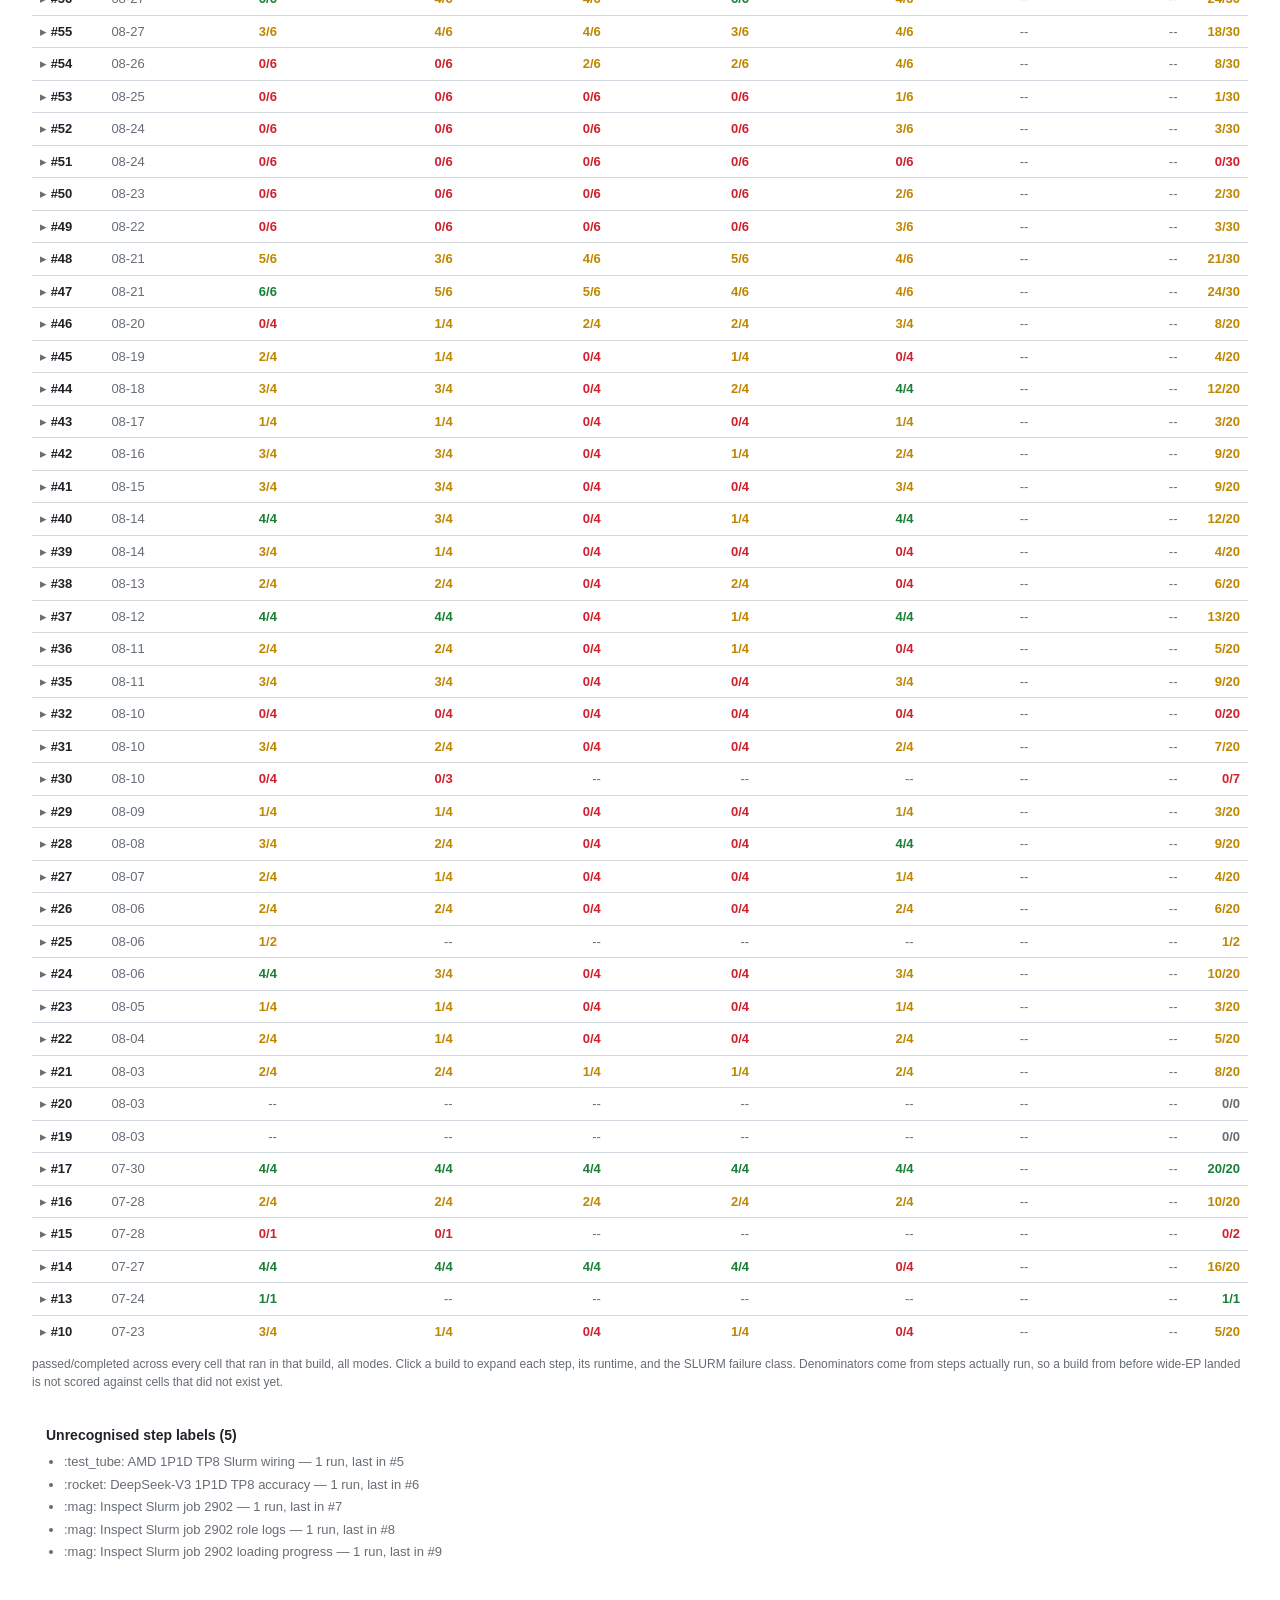
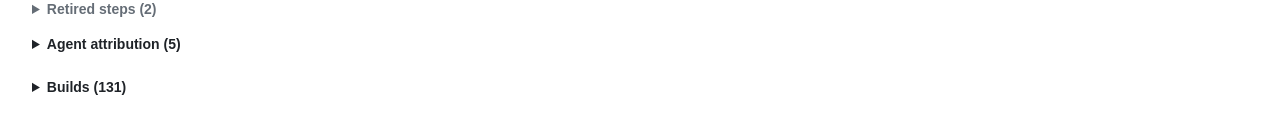
==== commit 274c3450: "deploy: 88ab673a7f07d8872d06b39c85fd51680eb7124c" ====
--- a/index.html
+++ b/index.html
@@ -21,7 +21,7 @@
   <meta http-equiv="Content-Security-Policy" content="default-src 'self'; script-src 'self' 'unsafe-inline'; style-src 'self' 'unsafe-inline'; img-src 'self' data:; font-src 'self' data:; connect-src 'self'; base-uri 'self'; form-action 'self'">
   <meta http-equiv="Referrer-Policy" content="strict-origin-when-cross-origin">
 
-  <link rel="stylesheet" href="assets/css/dashboard.css?v=1793426312">
+  <link rel="stylesheet" href="assets/css/dashboard.css?v=1794073654">
   <style>
     /* No sidebar on this page, so reclaim the gutter it would occupy. */
     #main-content { margin-left: 0; }
@@ -43,8 +43,8 @@
     </div>
   </div>
 
-  <script src="assets/js/utils.js?v=1793426312"></script>
-  <script src="assets/js/ci-di.js?v=1793426312"></script>
+  <script src="assets/js/utils.js?v=1794073654"></script>
+  <script src="assets/js/ci-di.js?v=1794073654"></script>
   <script>
     (function () {
       var btn = document.getElementById('theme-toggle');
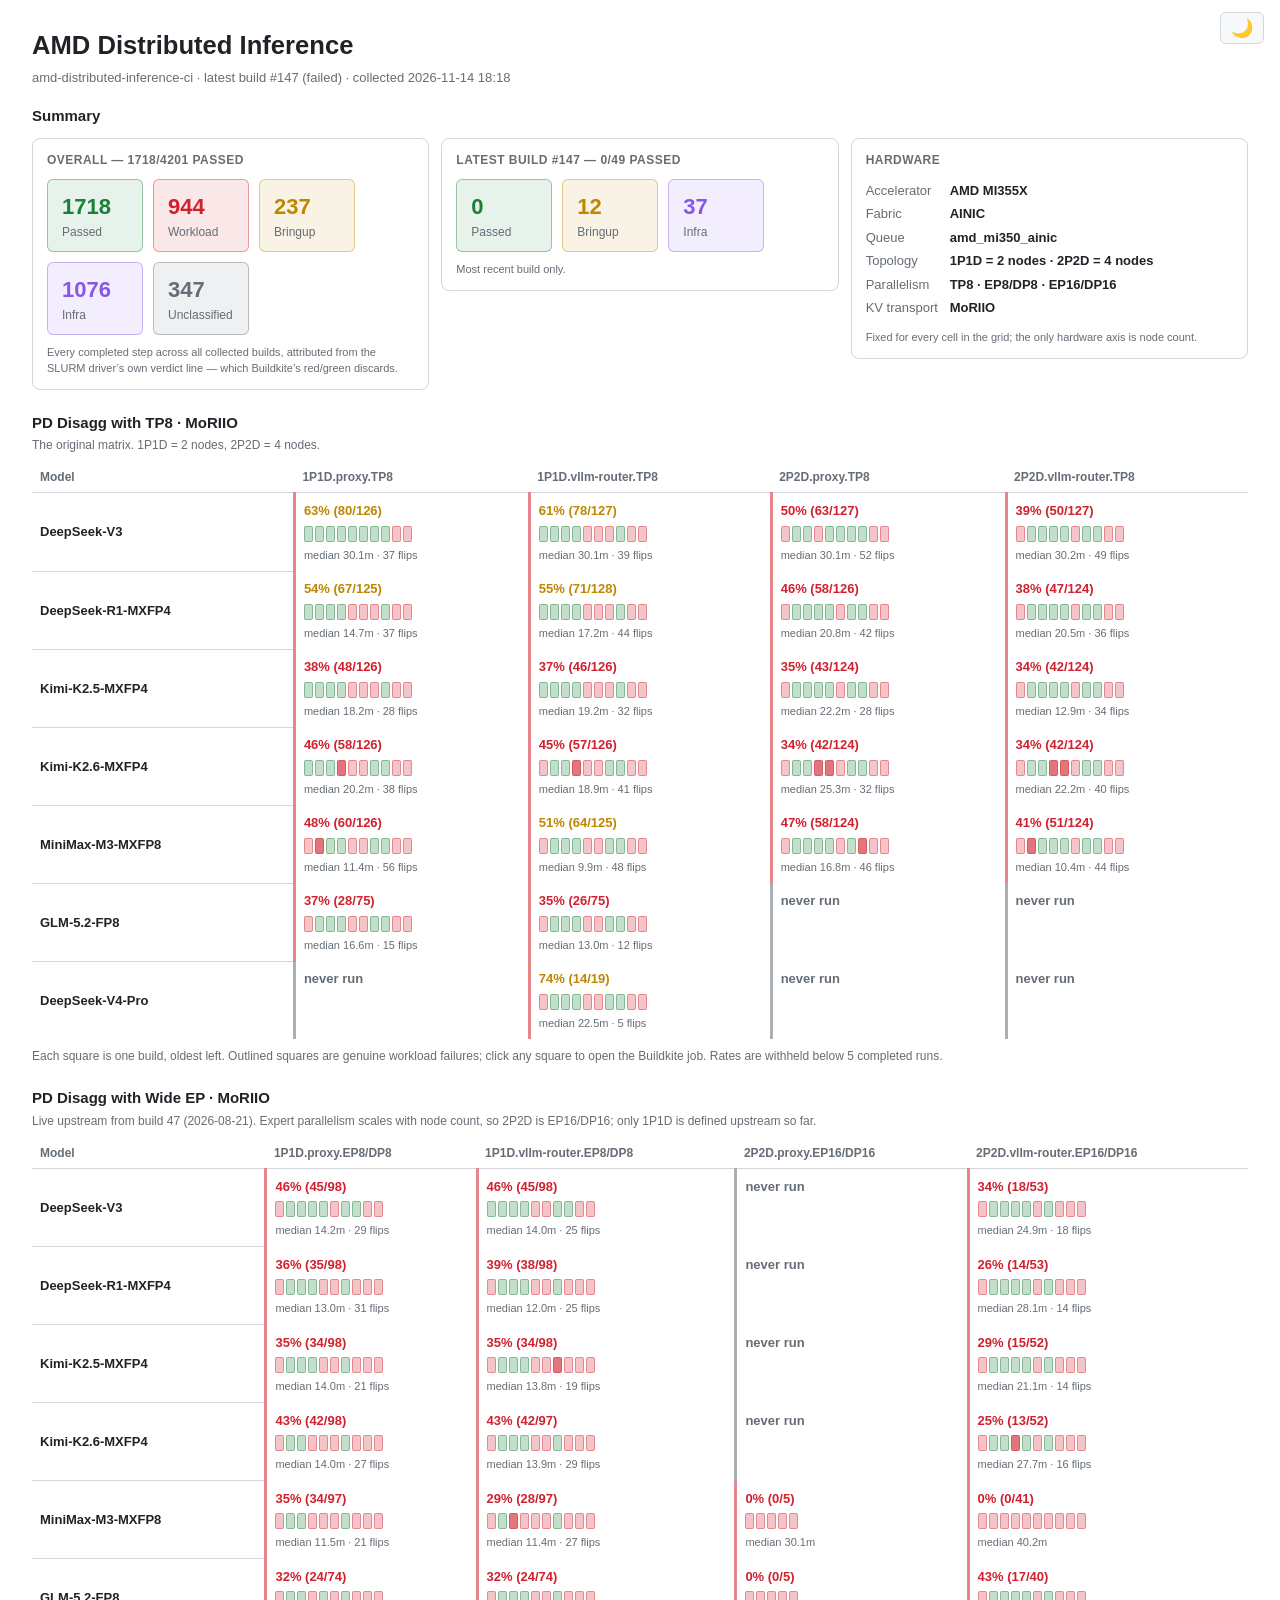
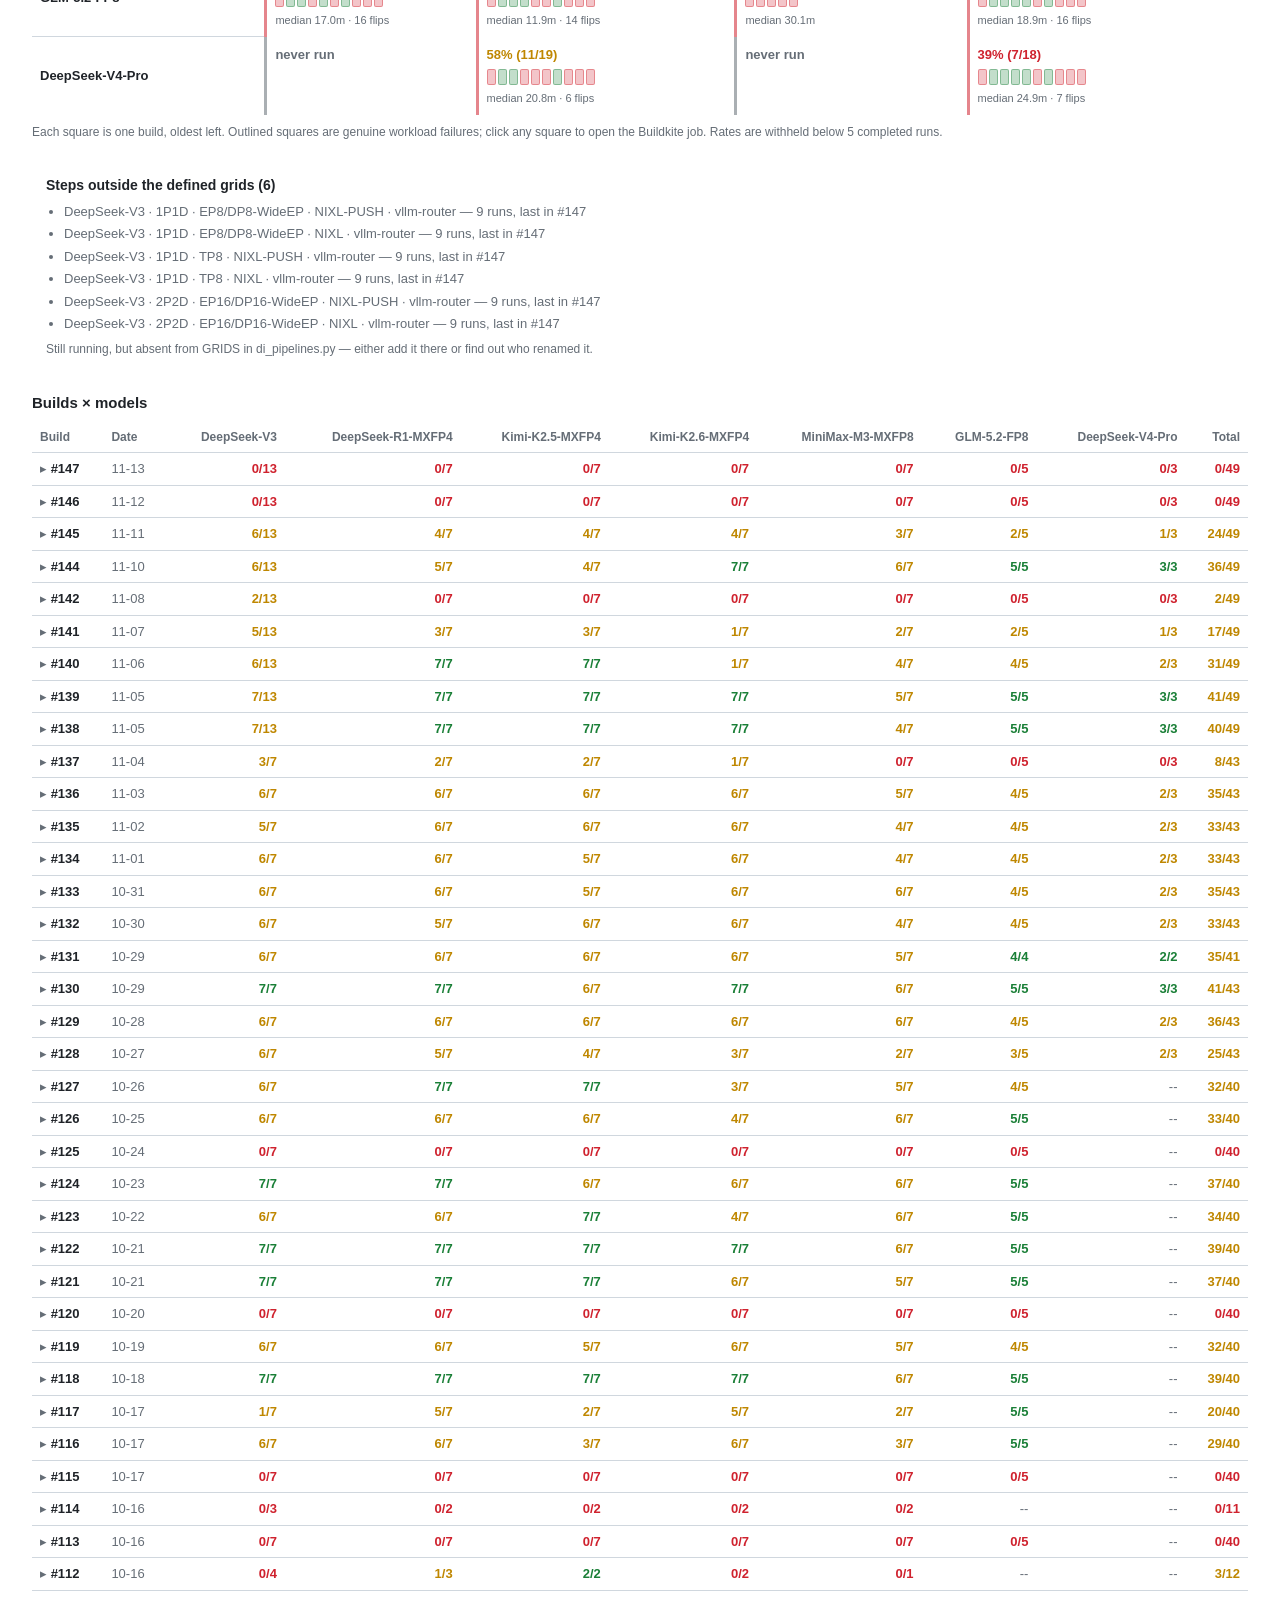
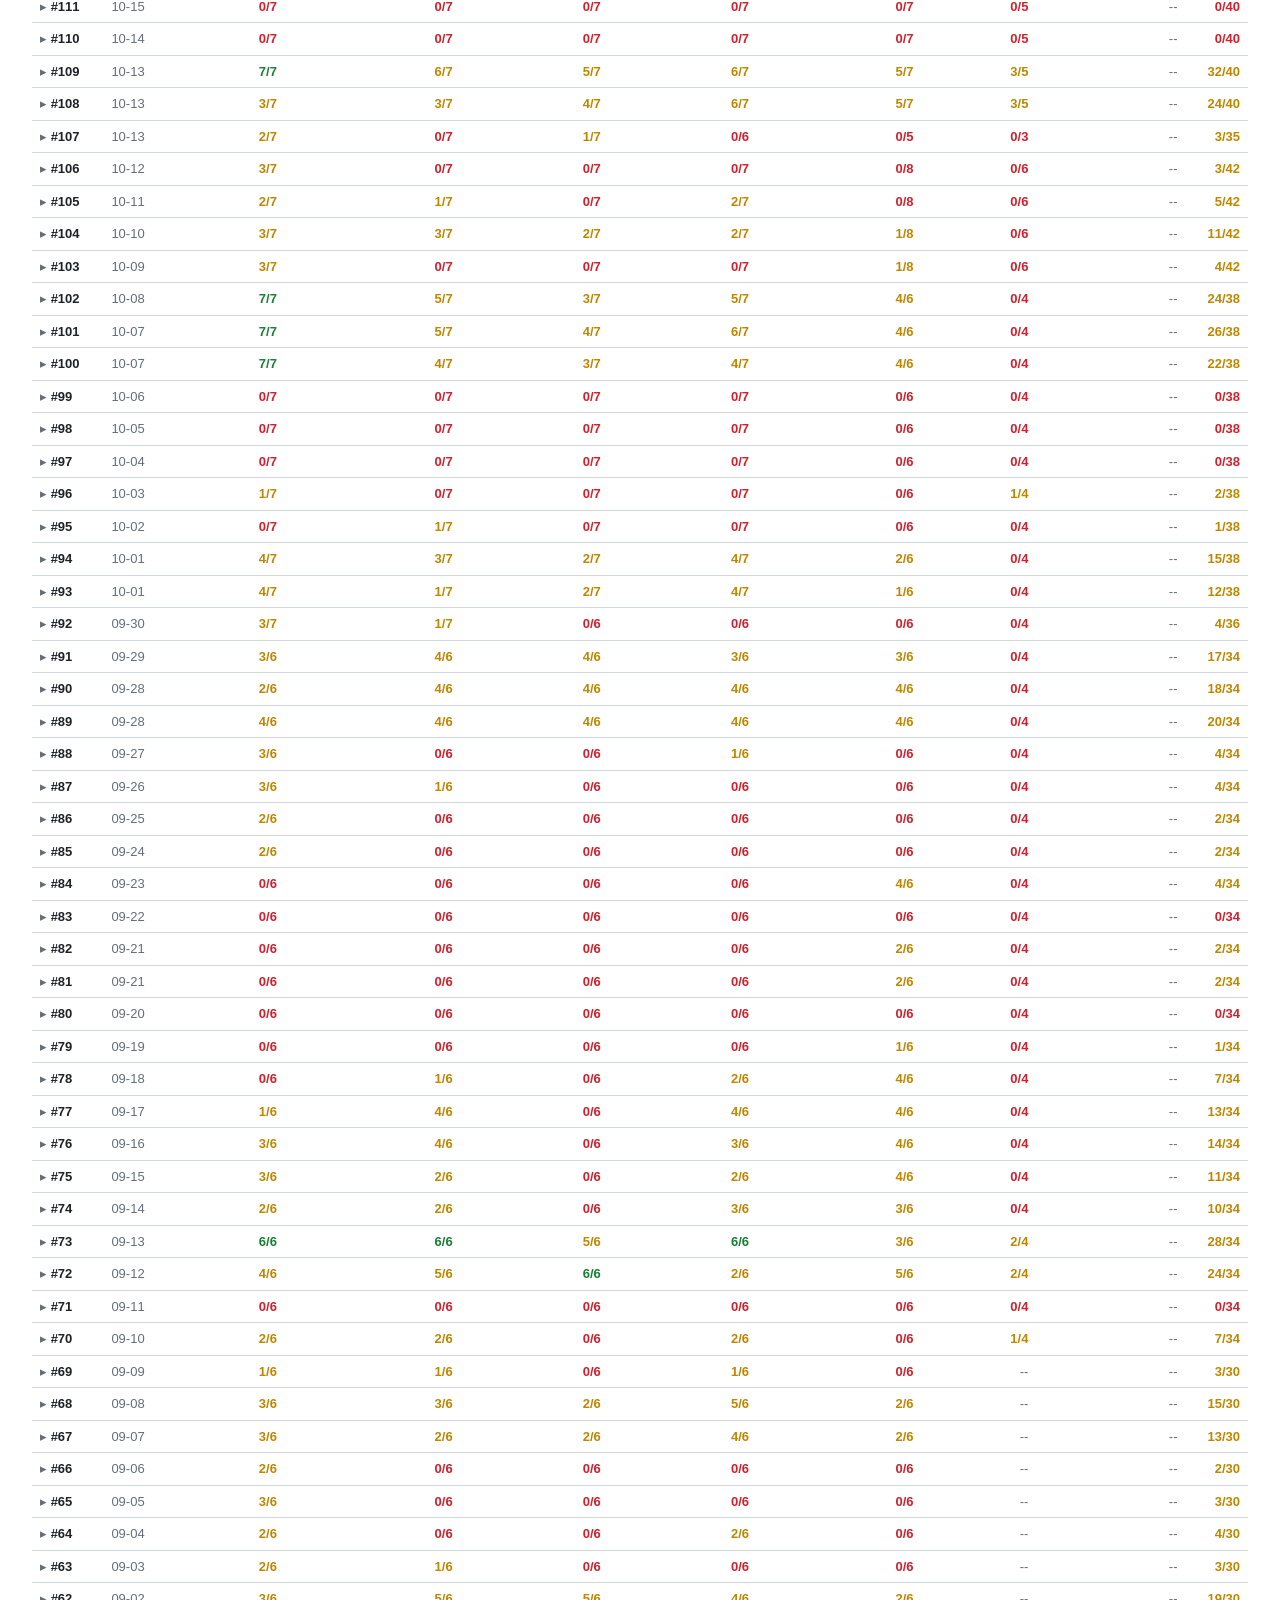
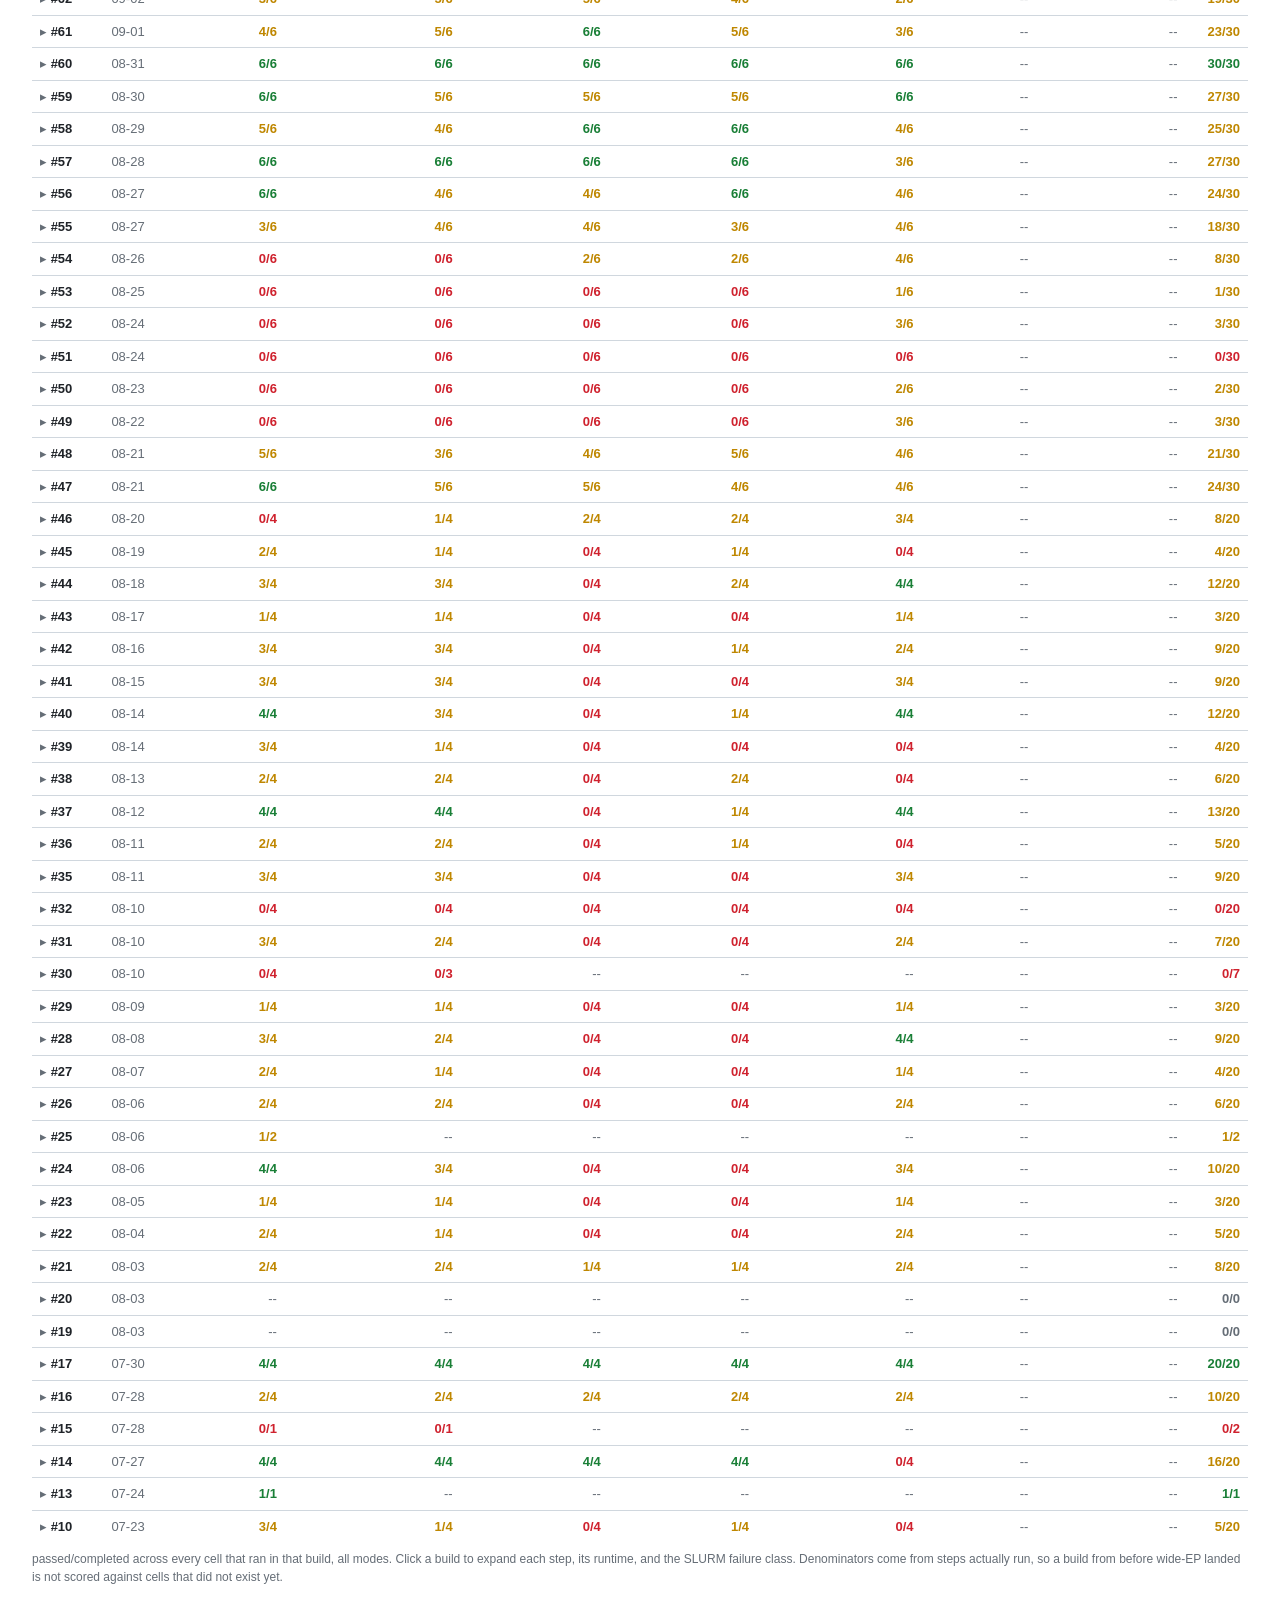
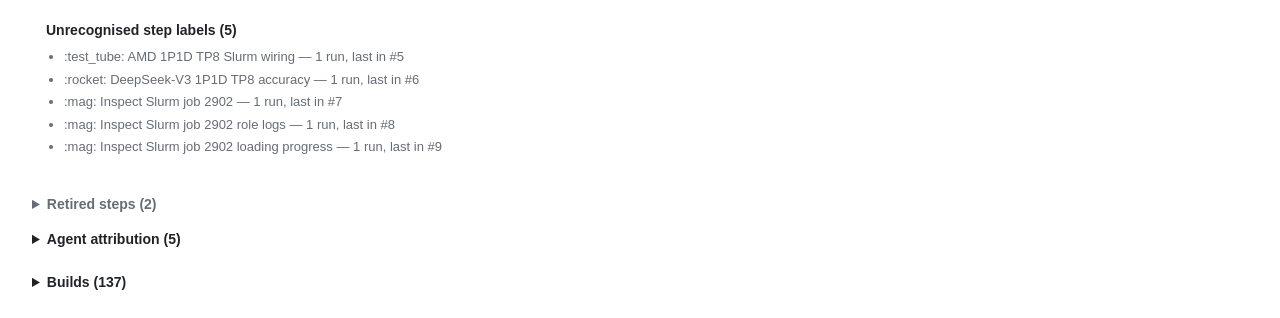
==== commit f67159db: "deploy: a5bf7eab19a081de0905cdce63994c0c85b61bee" ====
--- a/index.html
+++ b/index.html
@@ -21,7 +21,7 @@
   <meta http-equiv="Content-Security-Policy" content="default-src 'self'; script-src 'self' 'unsafe-inline'; style-src 'self' 'unsafe-inline'; img-src 'self' data:; font-src 'self' data:; connect-src 'self'; base-uri 'self'; form-action 'self'">
   <meta http-equiv="Referrer-Policy" content="strict-origin-when-cross-origin">
 
-  <link rel="stylesheet" href="assets/css/dashboard.css?v=1794073654">
+  <link rel="stylesheet" href="assets/css/dashboard.css?v=1794680329">
   <style>
     /* No sidebar on this page, so reclaim the gutter it would occupy. */
     #main-content { margin-left: 0; }
@@ -43,8 +43,8 @@
     </div>
   </div>
 
-  <script src="assets/js/utils.js?v=1794073654"></script>
-  <script src="assets/js/ci-di.js?v=1794073654"></script>
+  <script src="assets/js/utils.js?v=1794680329"></script>
+  <script src="assets/js/ci-di.js?v=1794680329"></script>
   <script>
     (function () {
       var btn = document.getElementById('theme-toggle');
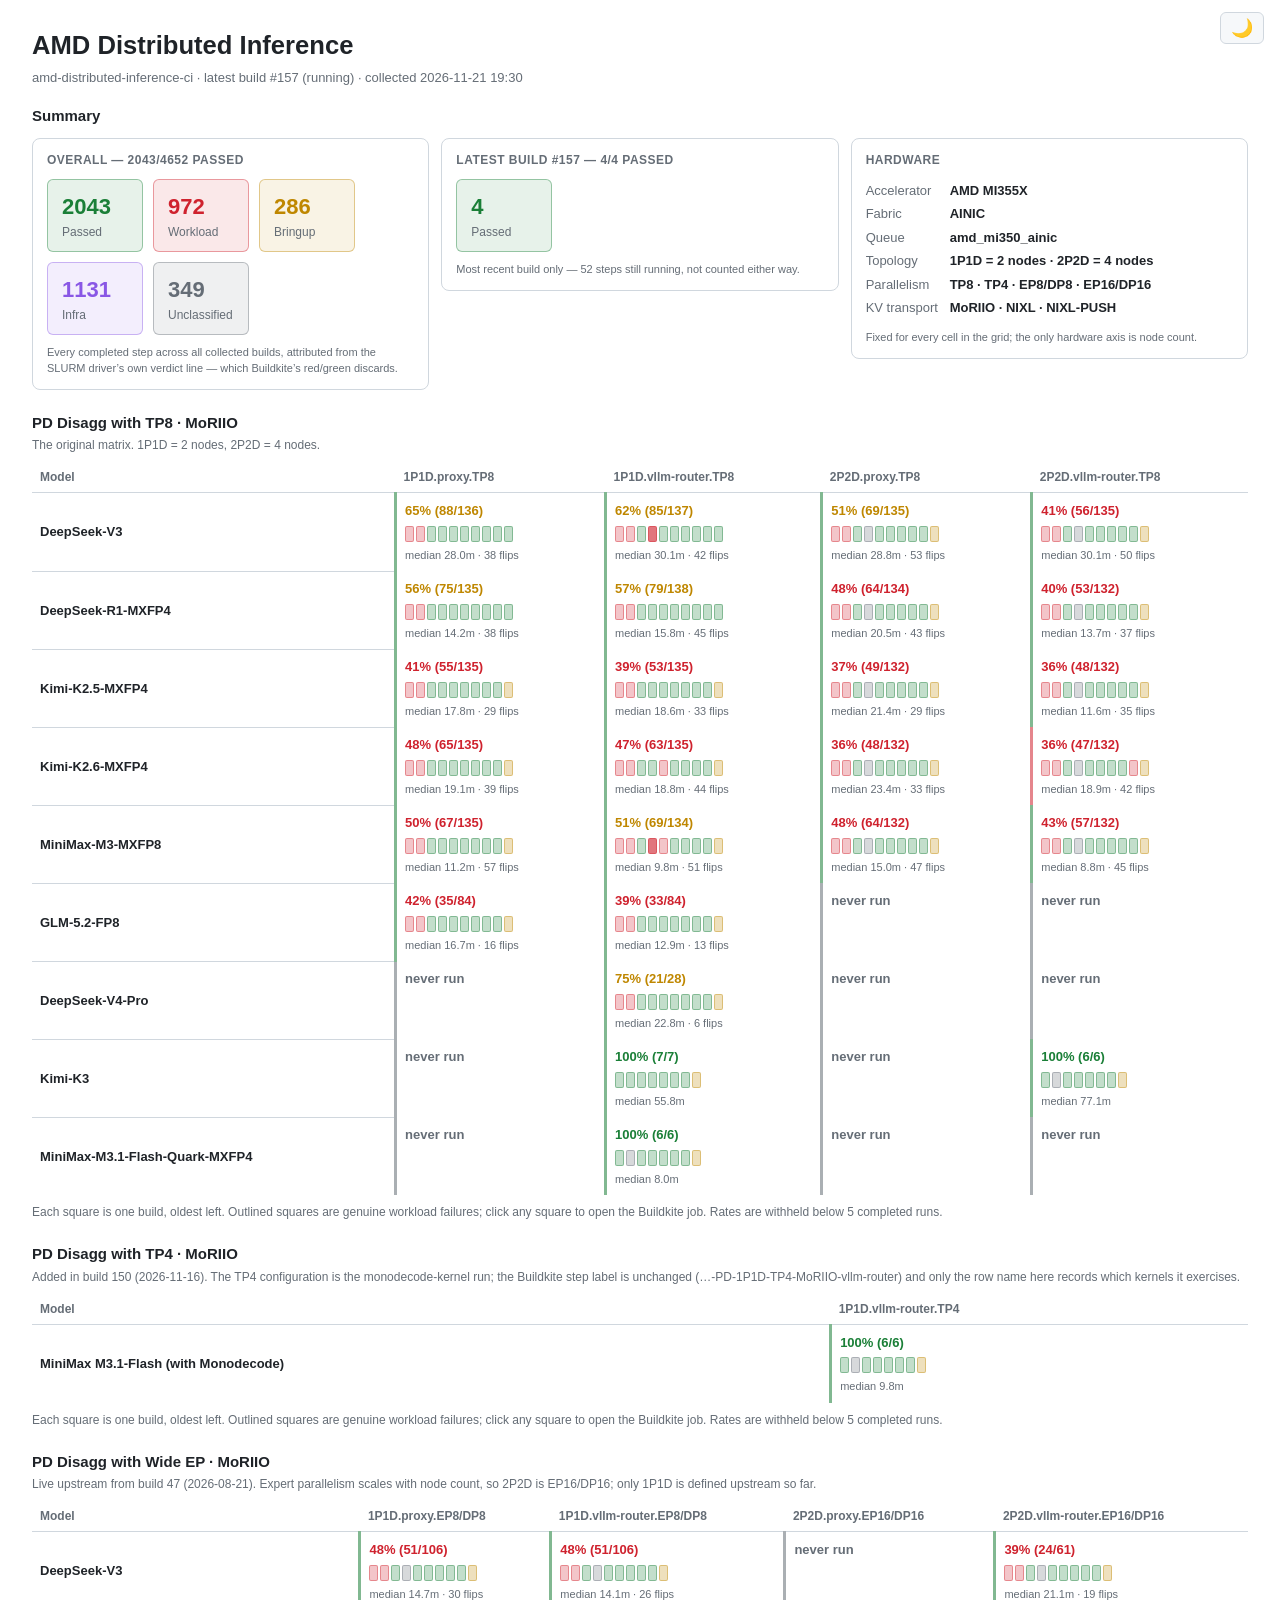
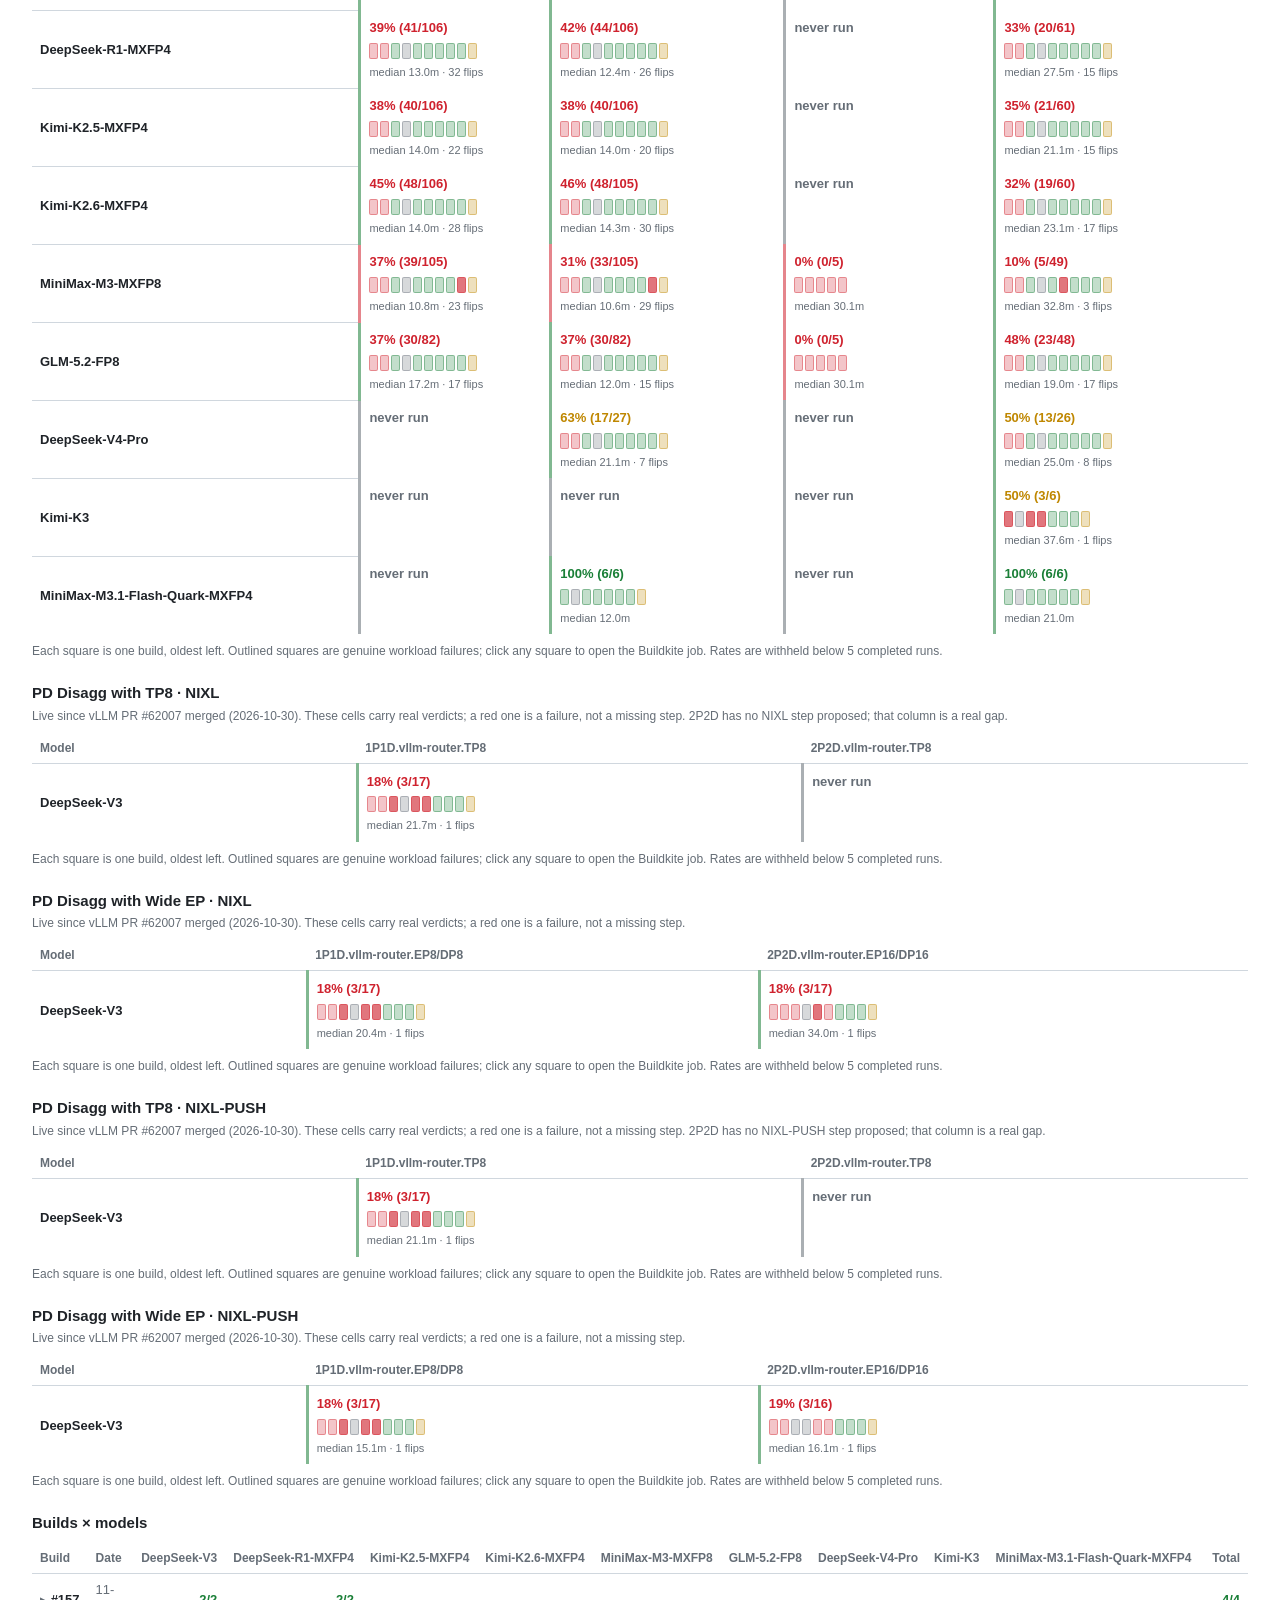
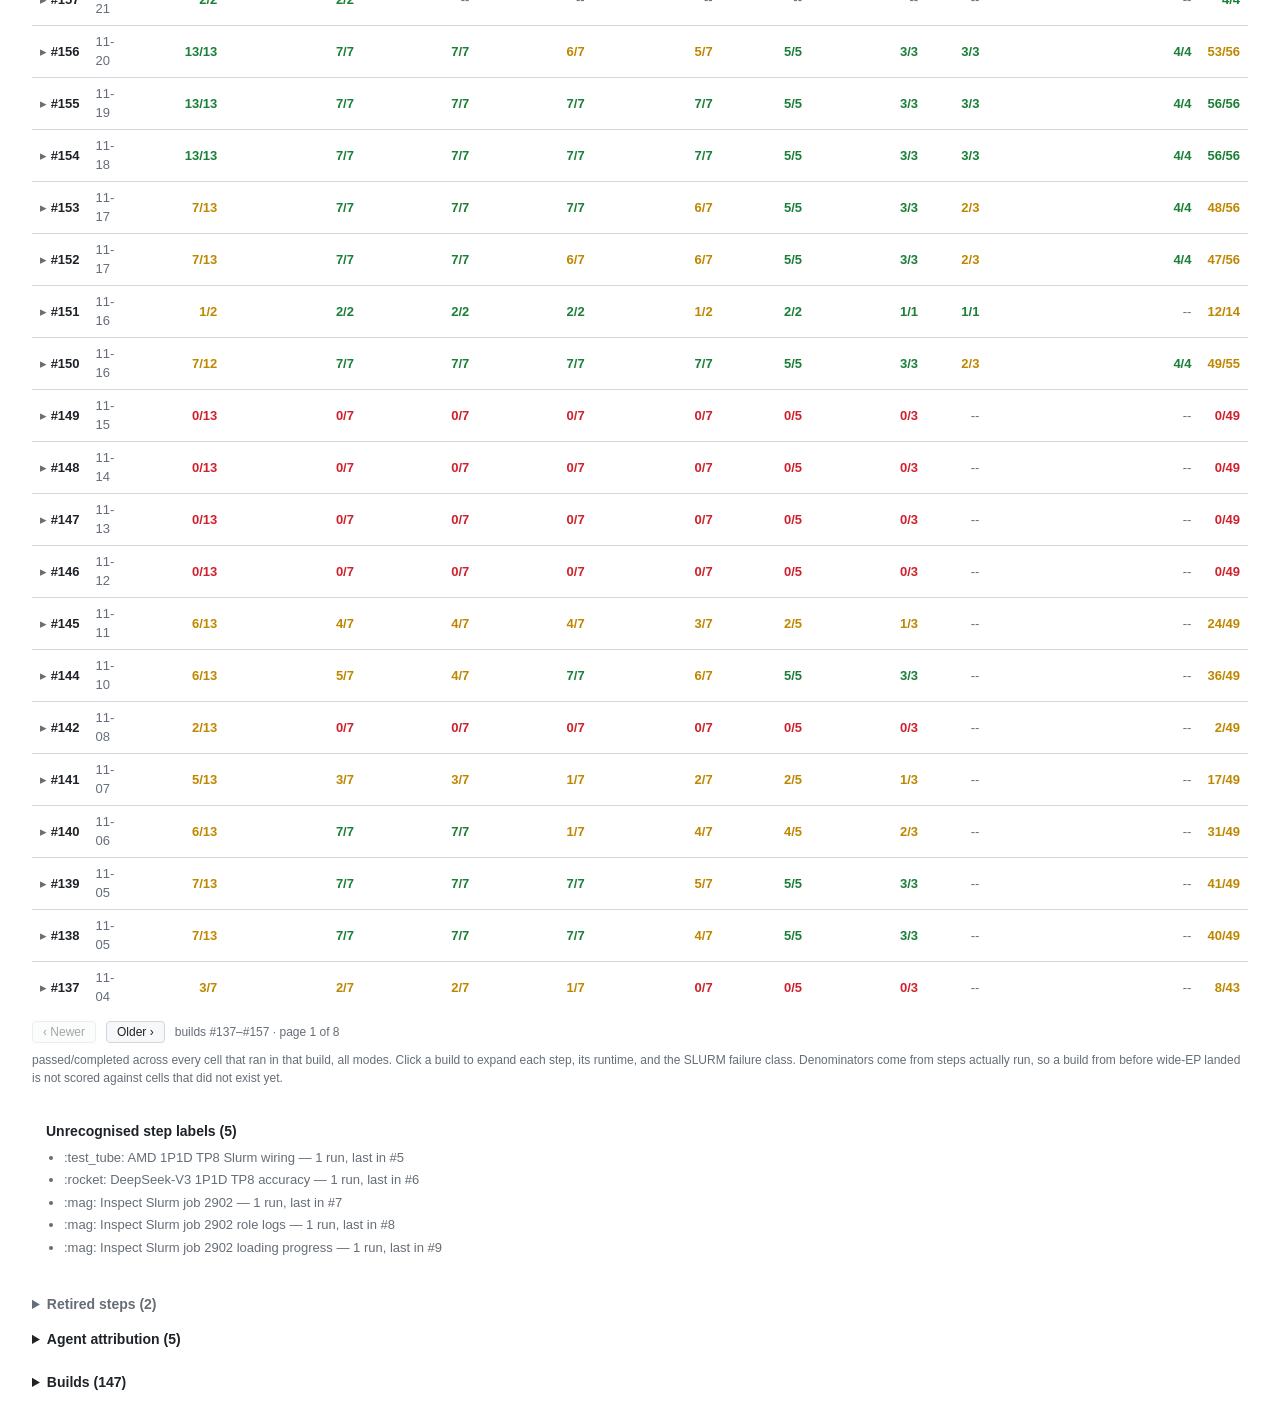
==== commit d3b2d06d: "deploy: 8d946de80d5e102b692e17e78704f1c7f49cf2ed" ====
--- a/index.html
+++ b/index.html
@@ -21,7 +21,7 @@
   <meta http-equiv="Content-Security-Policy" content="default-src 'self'; script-src 'self' 'unsafe-inline'; style-src 'self' 'unsafe-inline'; img-src 'self' data:; font-src 'self' data:; connect-src 'self'; base-uri 'self'; form-action 'self'">
   <meta http-equiv="Referrer-Policy" content="strict-origin-when-cross-origin">
 
-  <link rel="stylesheet" href="assets/css/dashboard.css?v=1794680329">
+  <link rel="stylesheet" href="assets/css/dashboard.css?v=1795289451">
   <style>
     /* No sidebar on this page, so reclaim the gutter it would occupy. */
     #main-content { margin-left: 0; }
@@ -43,8 +43,8 @@
     </div>
   </div>
 
-  <script src="assets/js/utils.js?v=1794680329"></script>
-  <script src="assets/js/ci-di.js?v=1794680329"></script>
+  <script src="assets/js/utils.js?v=1795289451"></script>
+  <script src="assets/js/ci-di.js?v=1795289451"></script>
   <script>
     (function () {
       var btn = document.getElementById('theme-toggle');
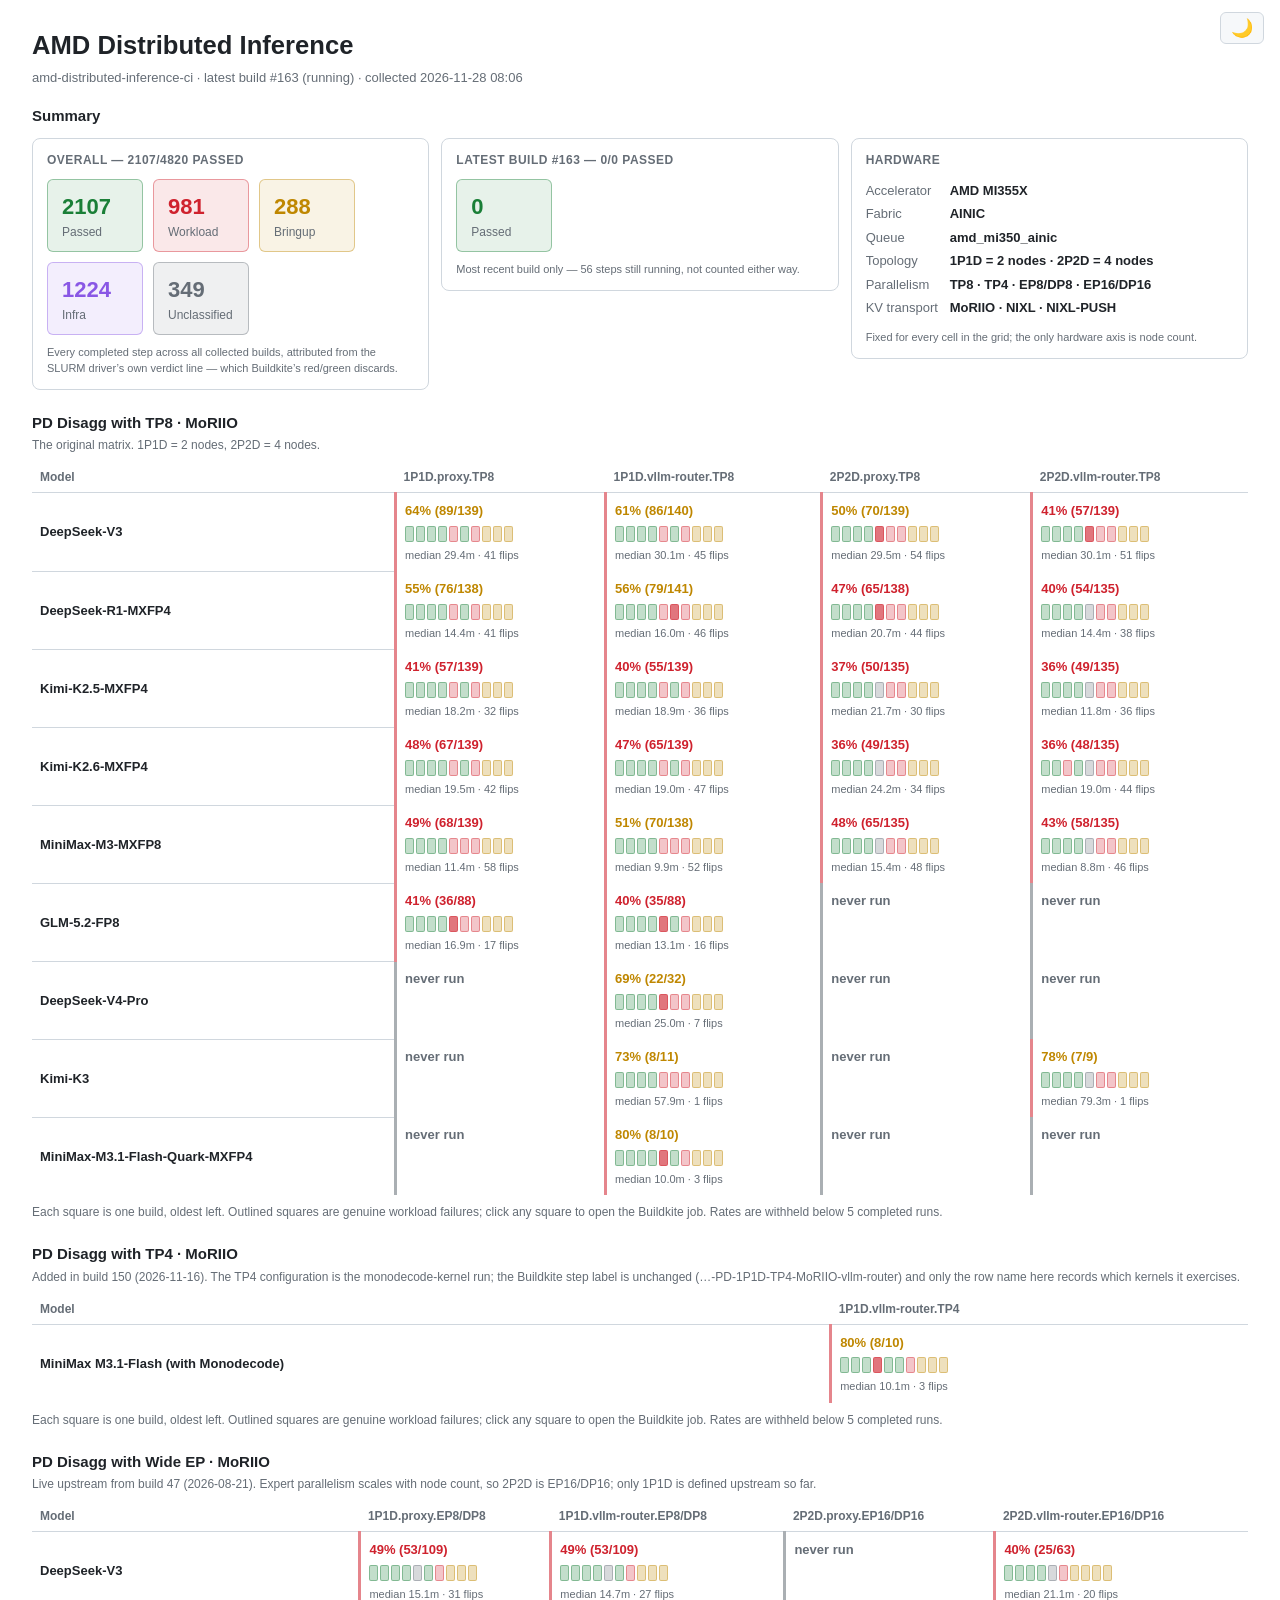
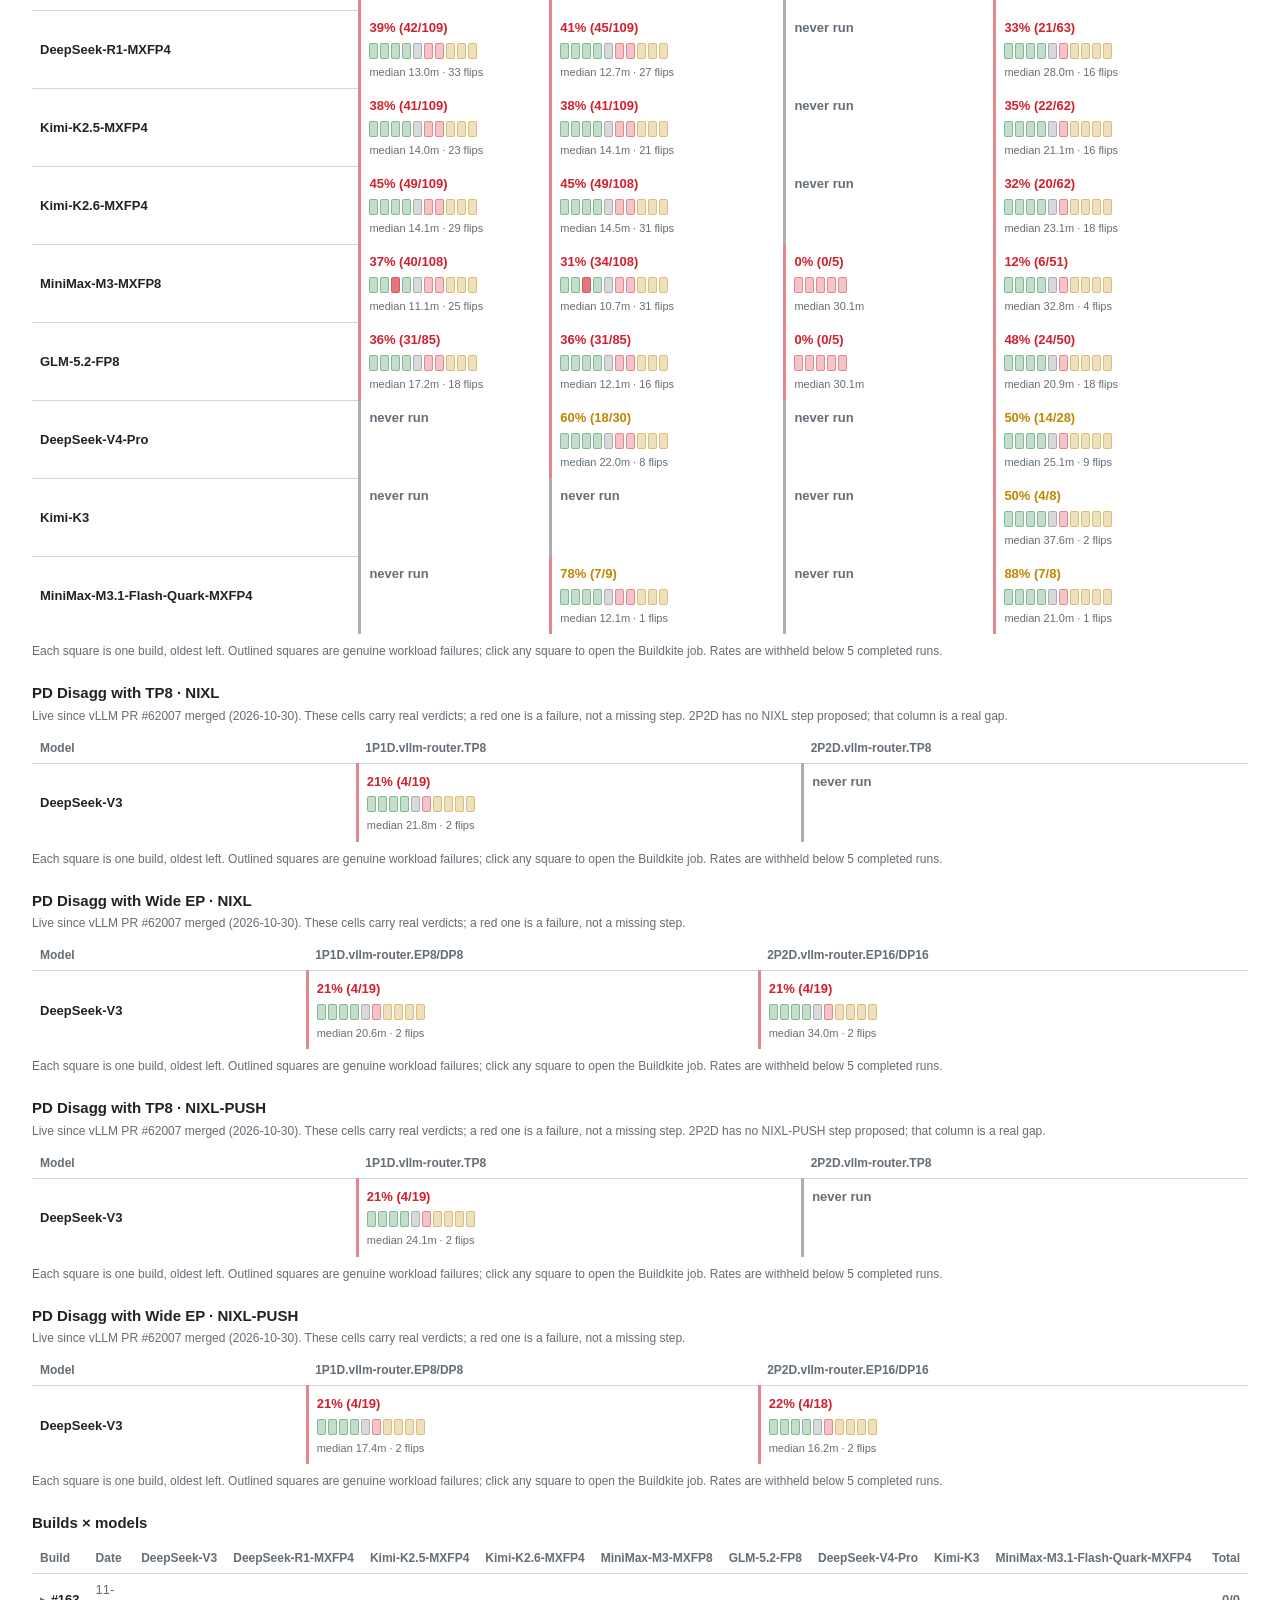
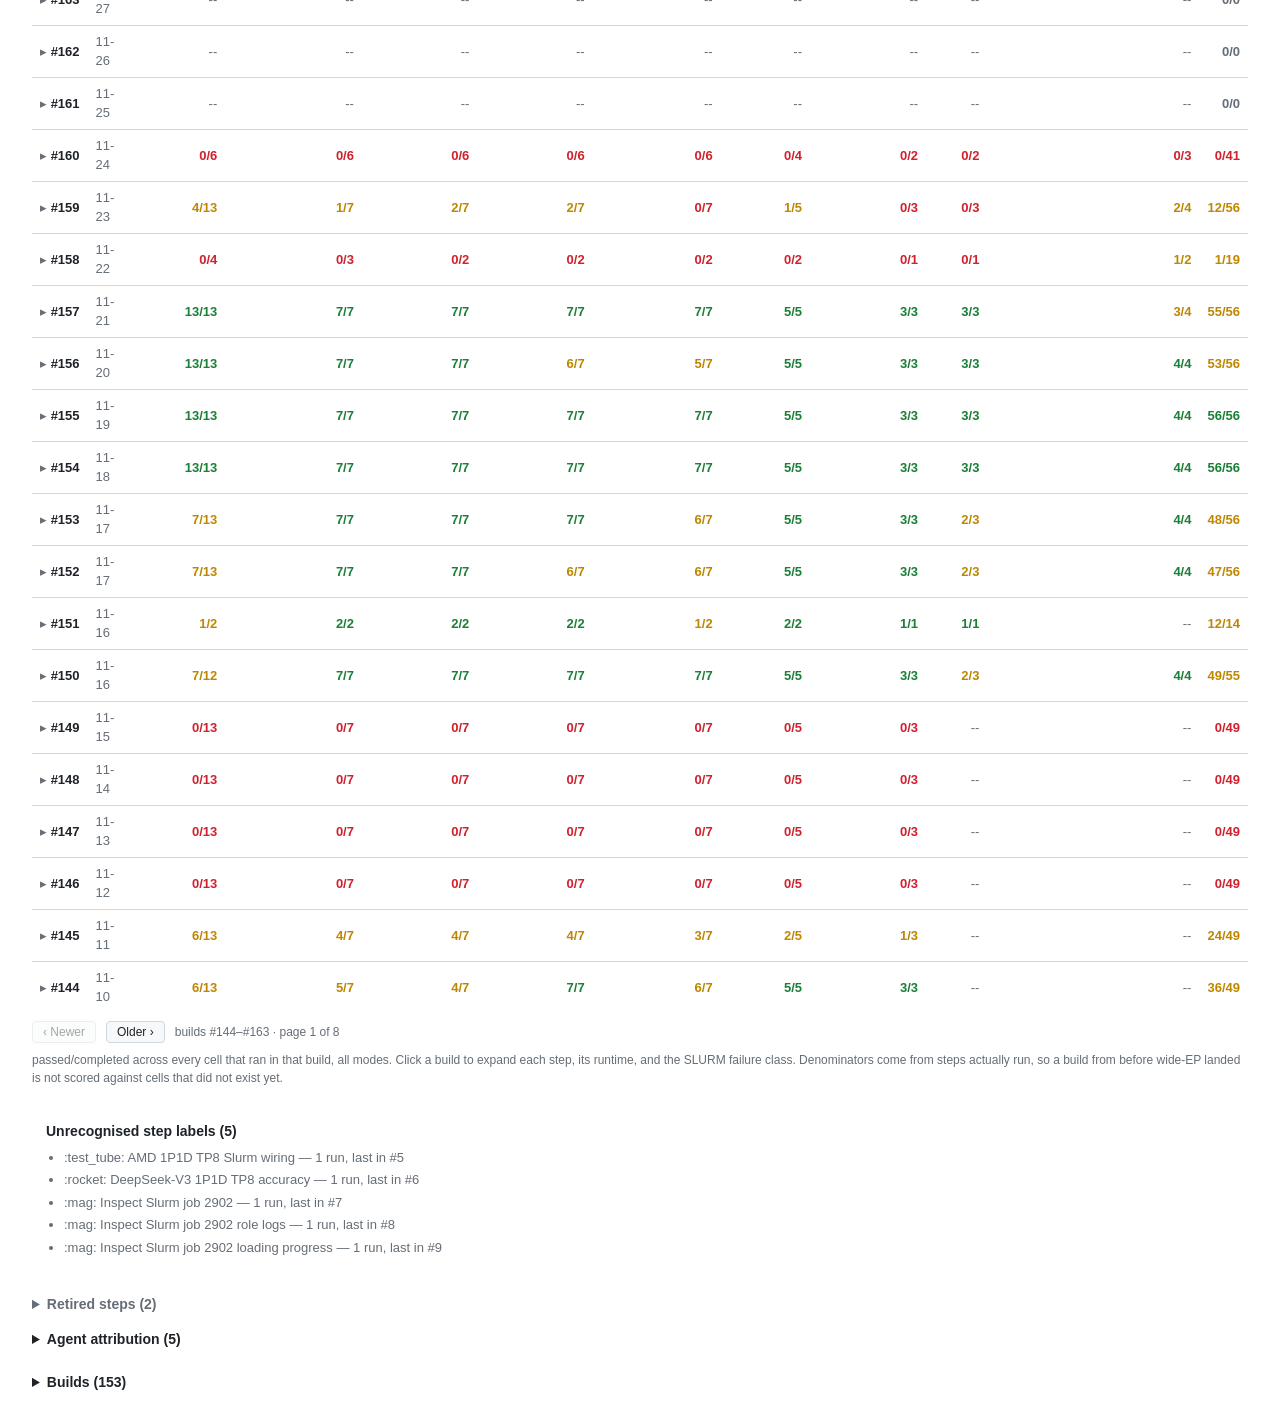
==== commit 814bec69: "deploy: 591d53f175eb77d2bb62c0f50bd0b26c14040290" ====
--- a/index.html
+++ b/index.html
@@ -21,7 +21,7 @@
   <meta http-equiv="Content-Security-Policy" content="default-src 'self'; script-src 'self' 'unsafe-inline'; style-src 'self' 'unsafe-inline'; img-src 'self' data:; font-src 'self' data:; connect-src 'self'; base-uri 'self'; form-action 'self'">
   <meta http-equiv="Referrer-Policy" content="strict-origin-when-cross-origin">
 
-  <link rel="stylesheet" href="assets/css/dashboard.css?v=1795289451">
+  <link rel="stylesheet" href="assets/css/dashboard.css?v=1795853217">
   <style>
     /* No sidebar on this page, so reclaim the gutter it would occupy. */
     #main-content { margin-left: 0; }
@@ -43,8 +43,8 @@
     </div>
   </div>
 
-  <script src="assets/js/utils.js?v=1795289451"></script>
-  <script src="assets/js/ci-di.js?v=1795289451"></script>
+  <script src="assets/js/utils.js?v=1795853217"></script>
+  <script src="assets/js/ci-di.js?v=1795853217"></script>
   <script>
     (function () {
       var btn = document.getElementById('theme-toggle');
